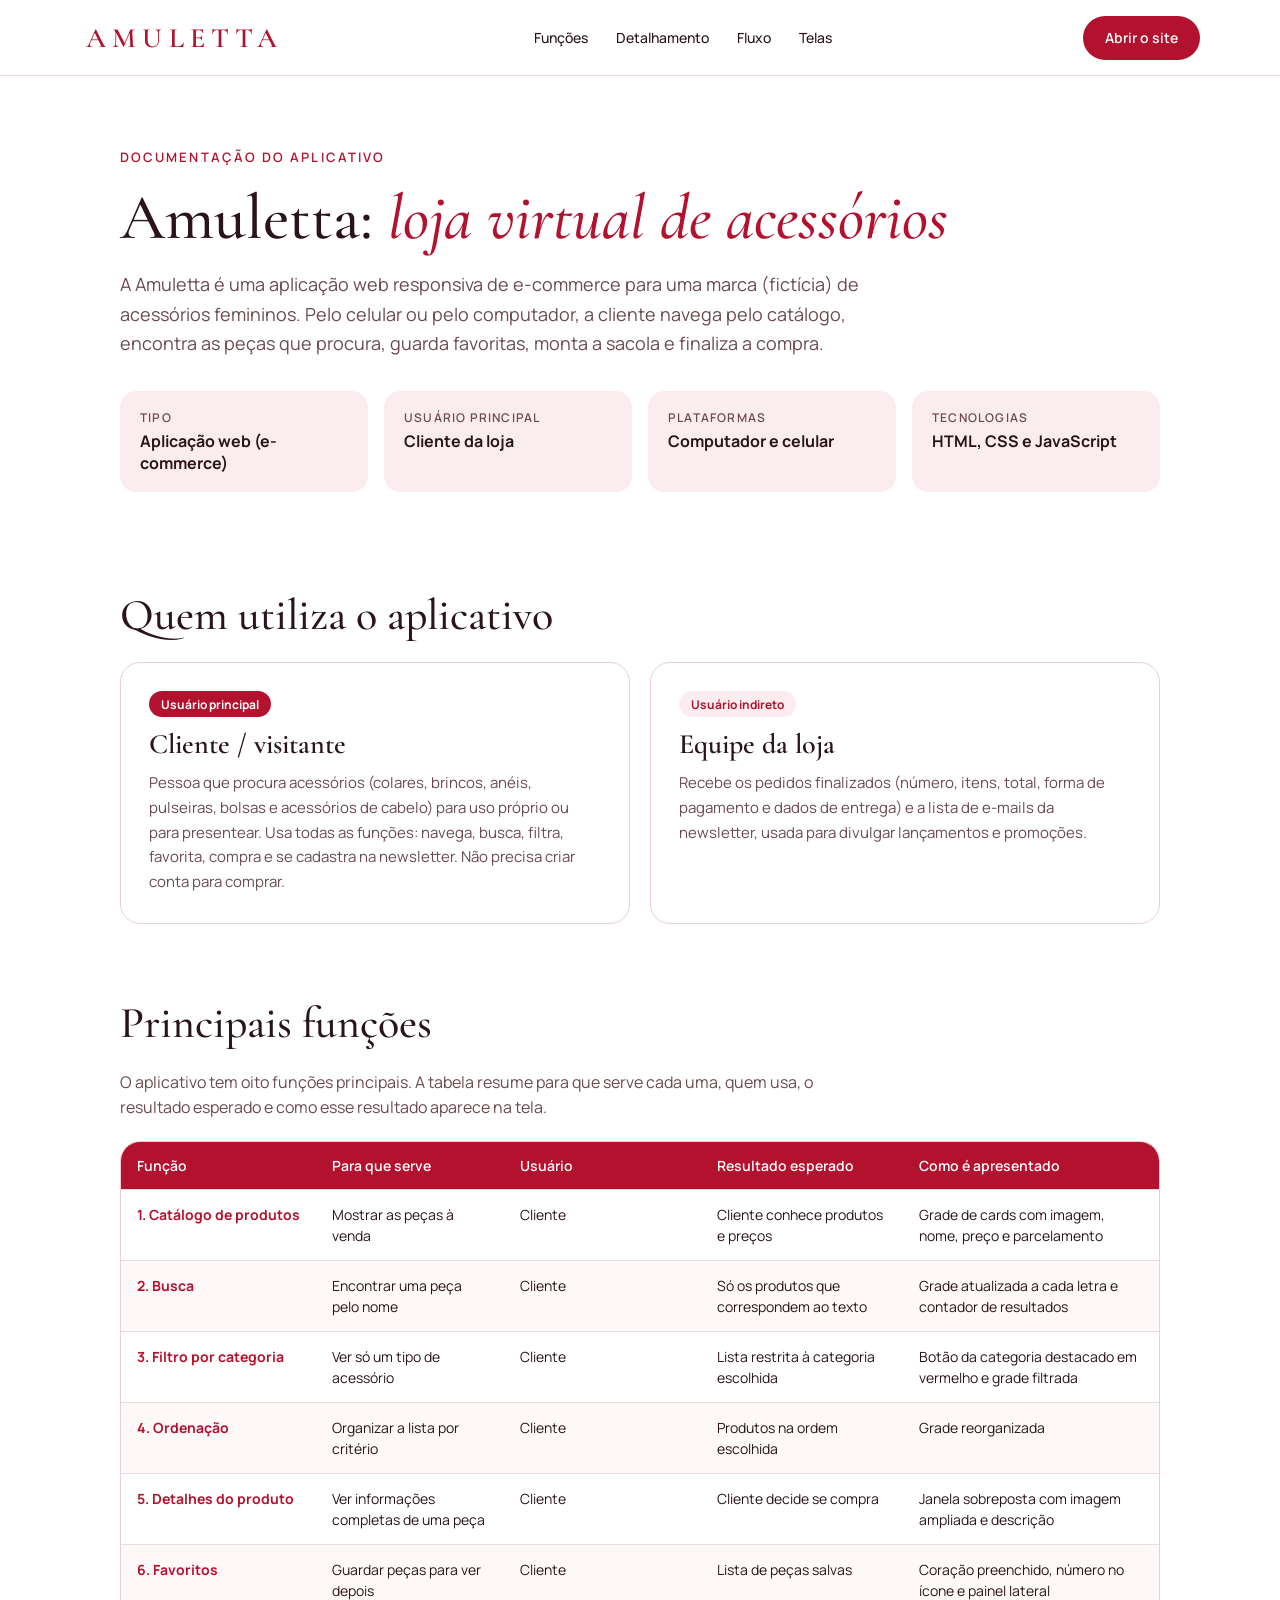
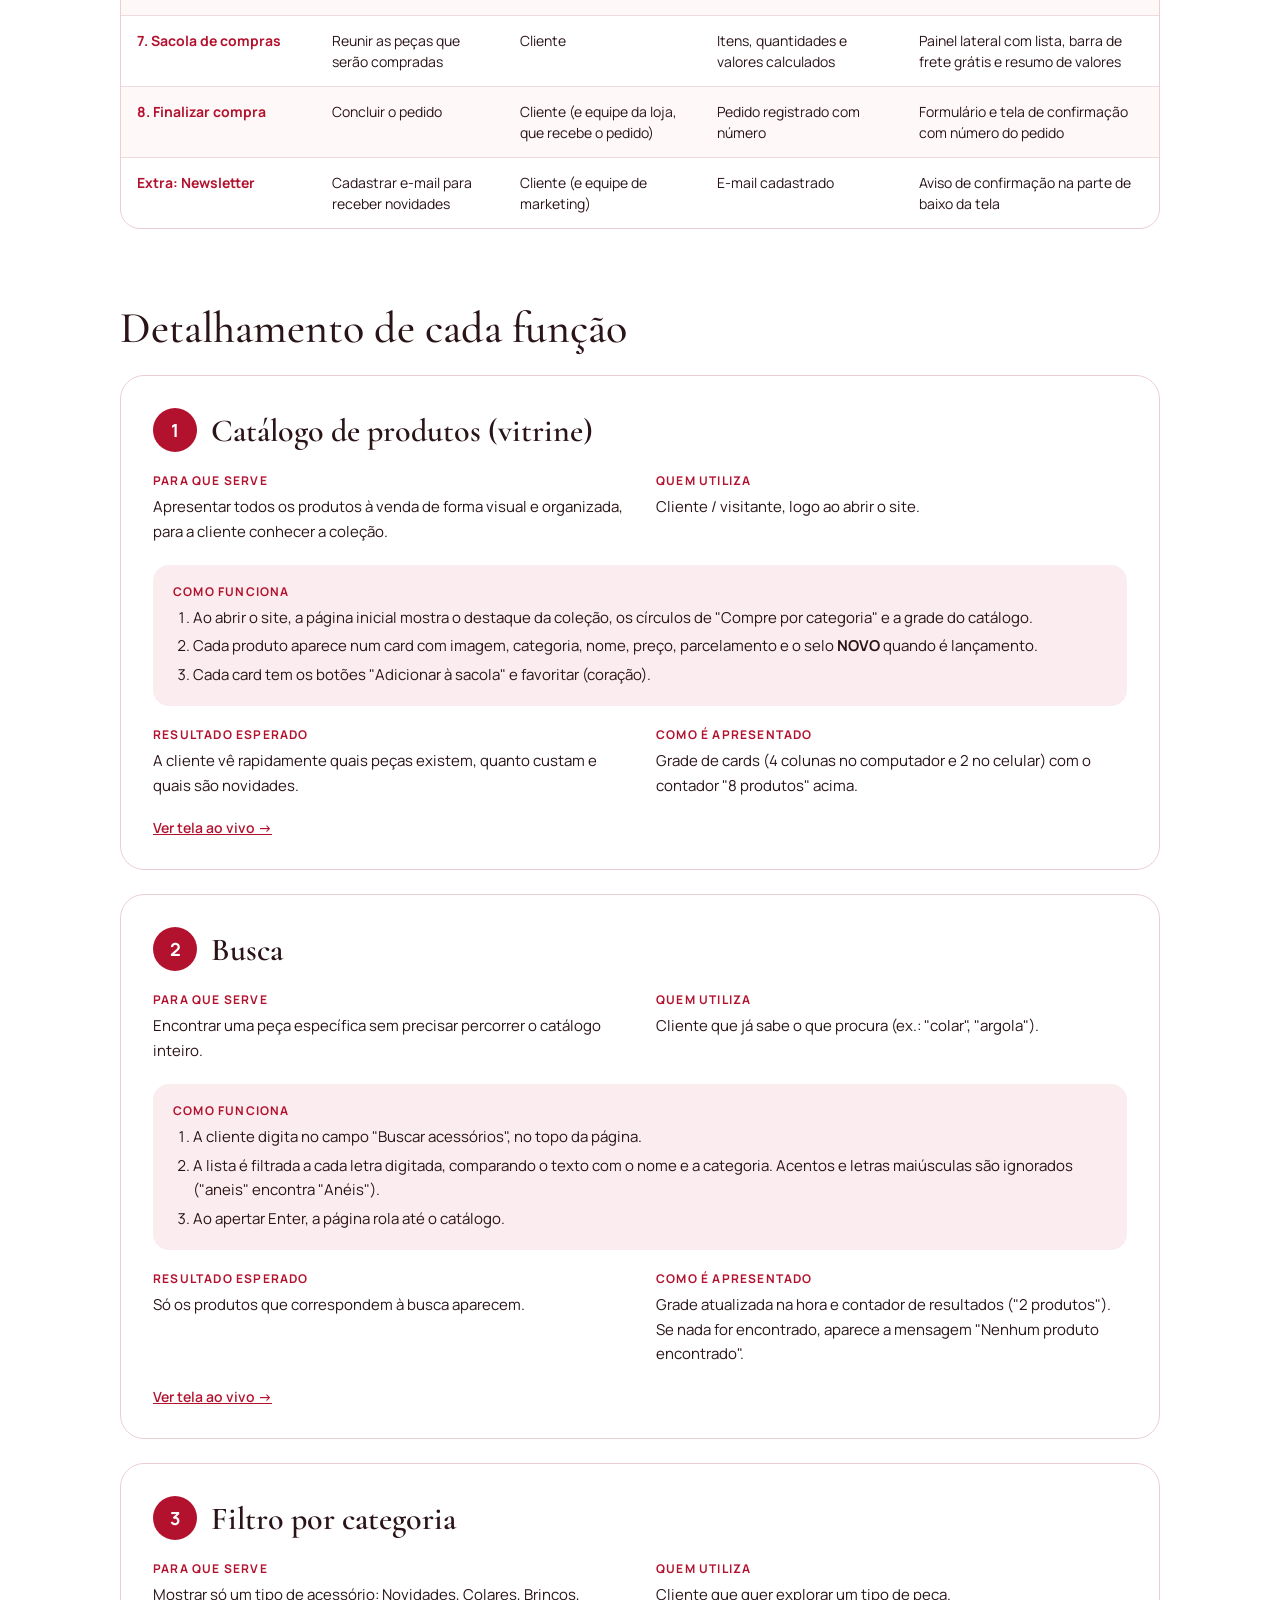
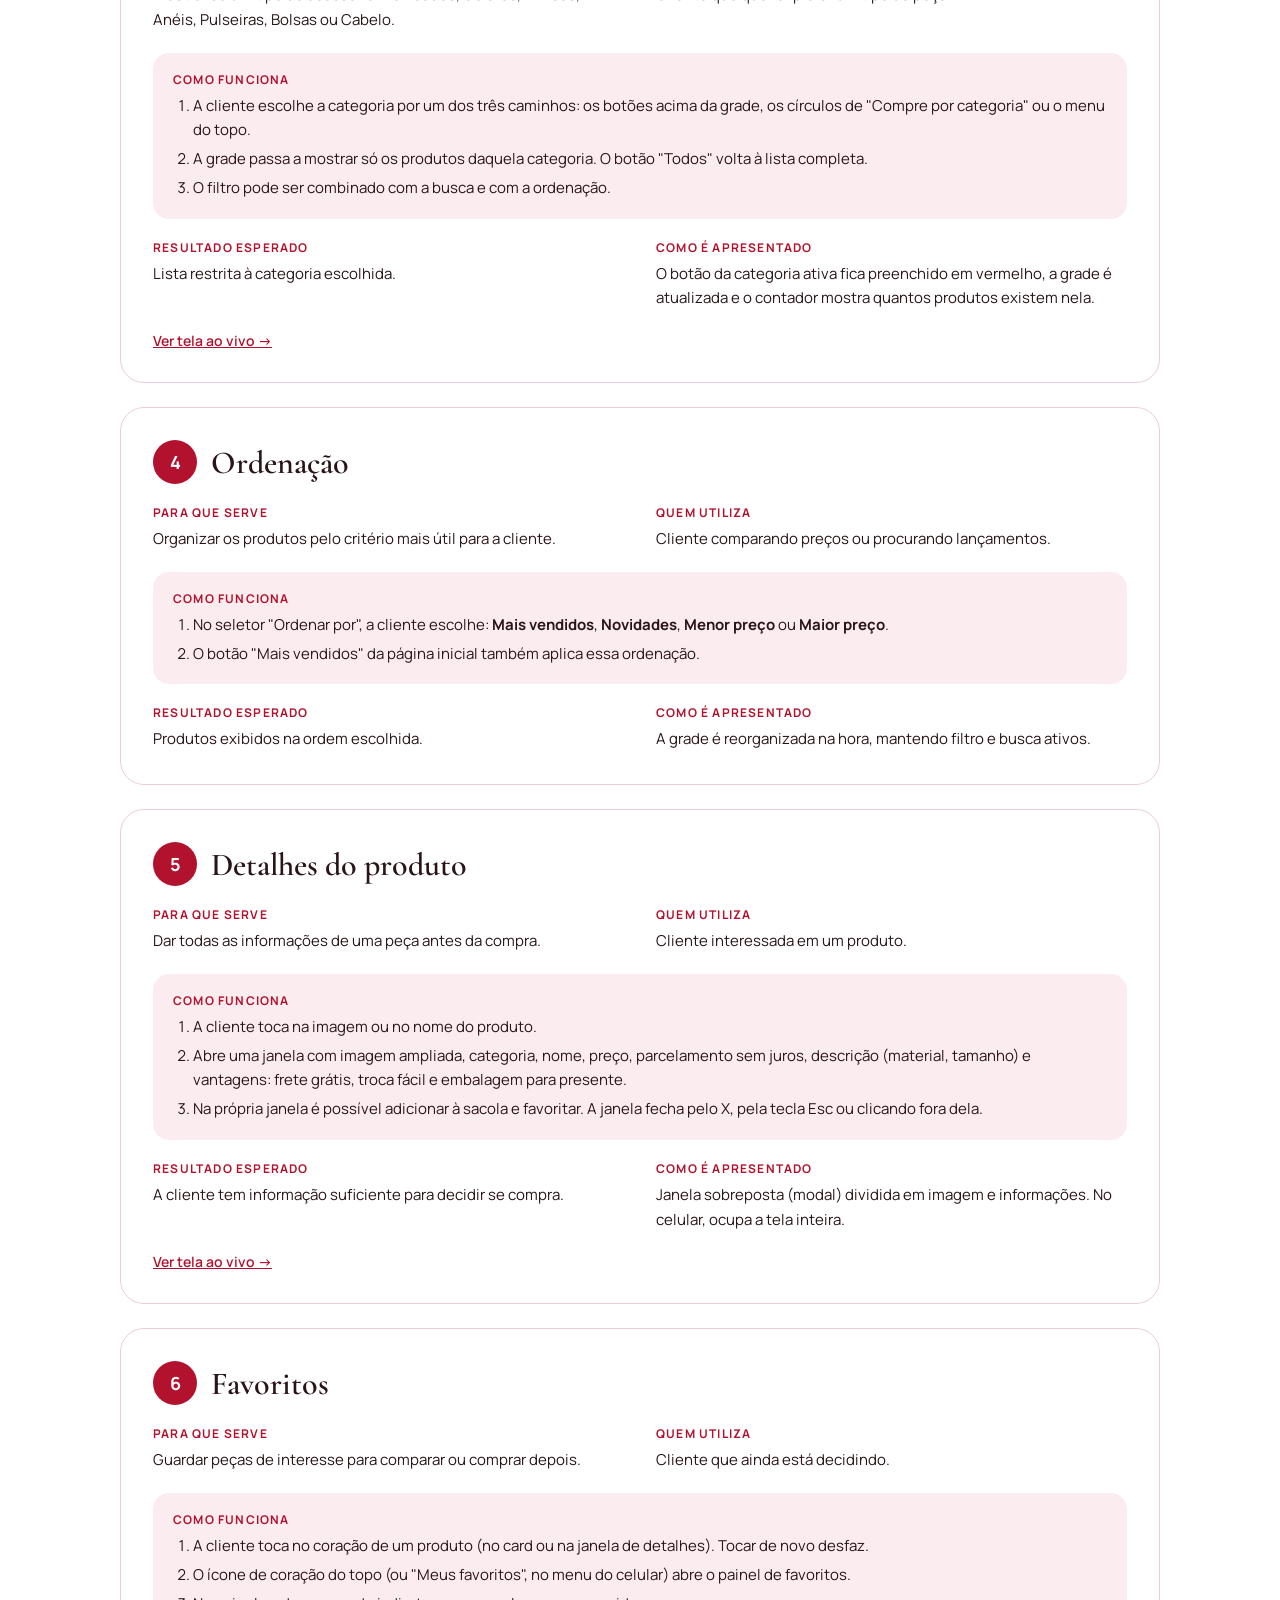
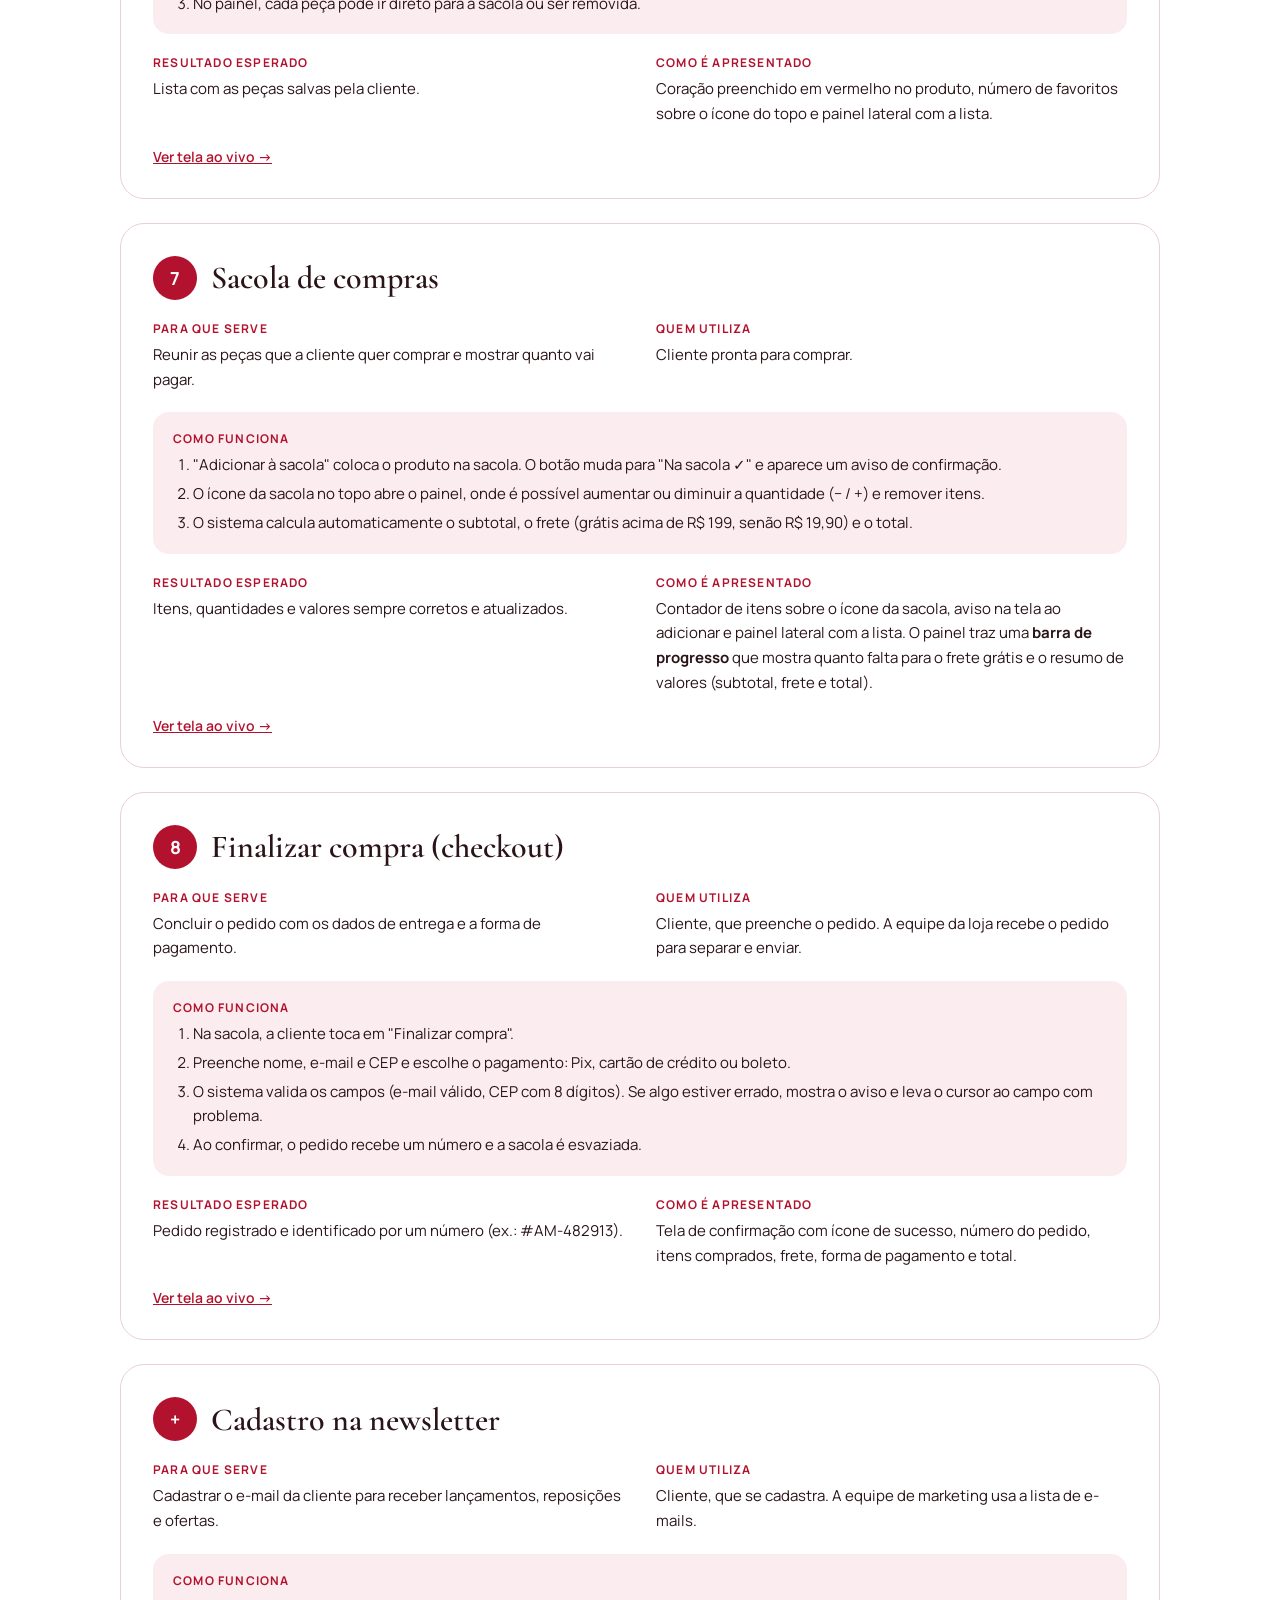
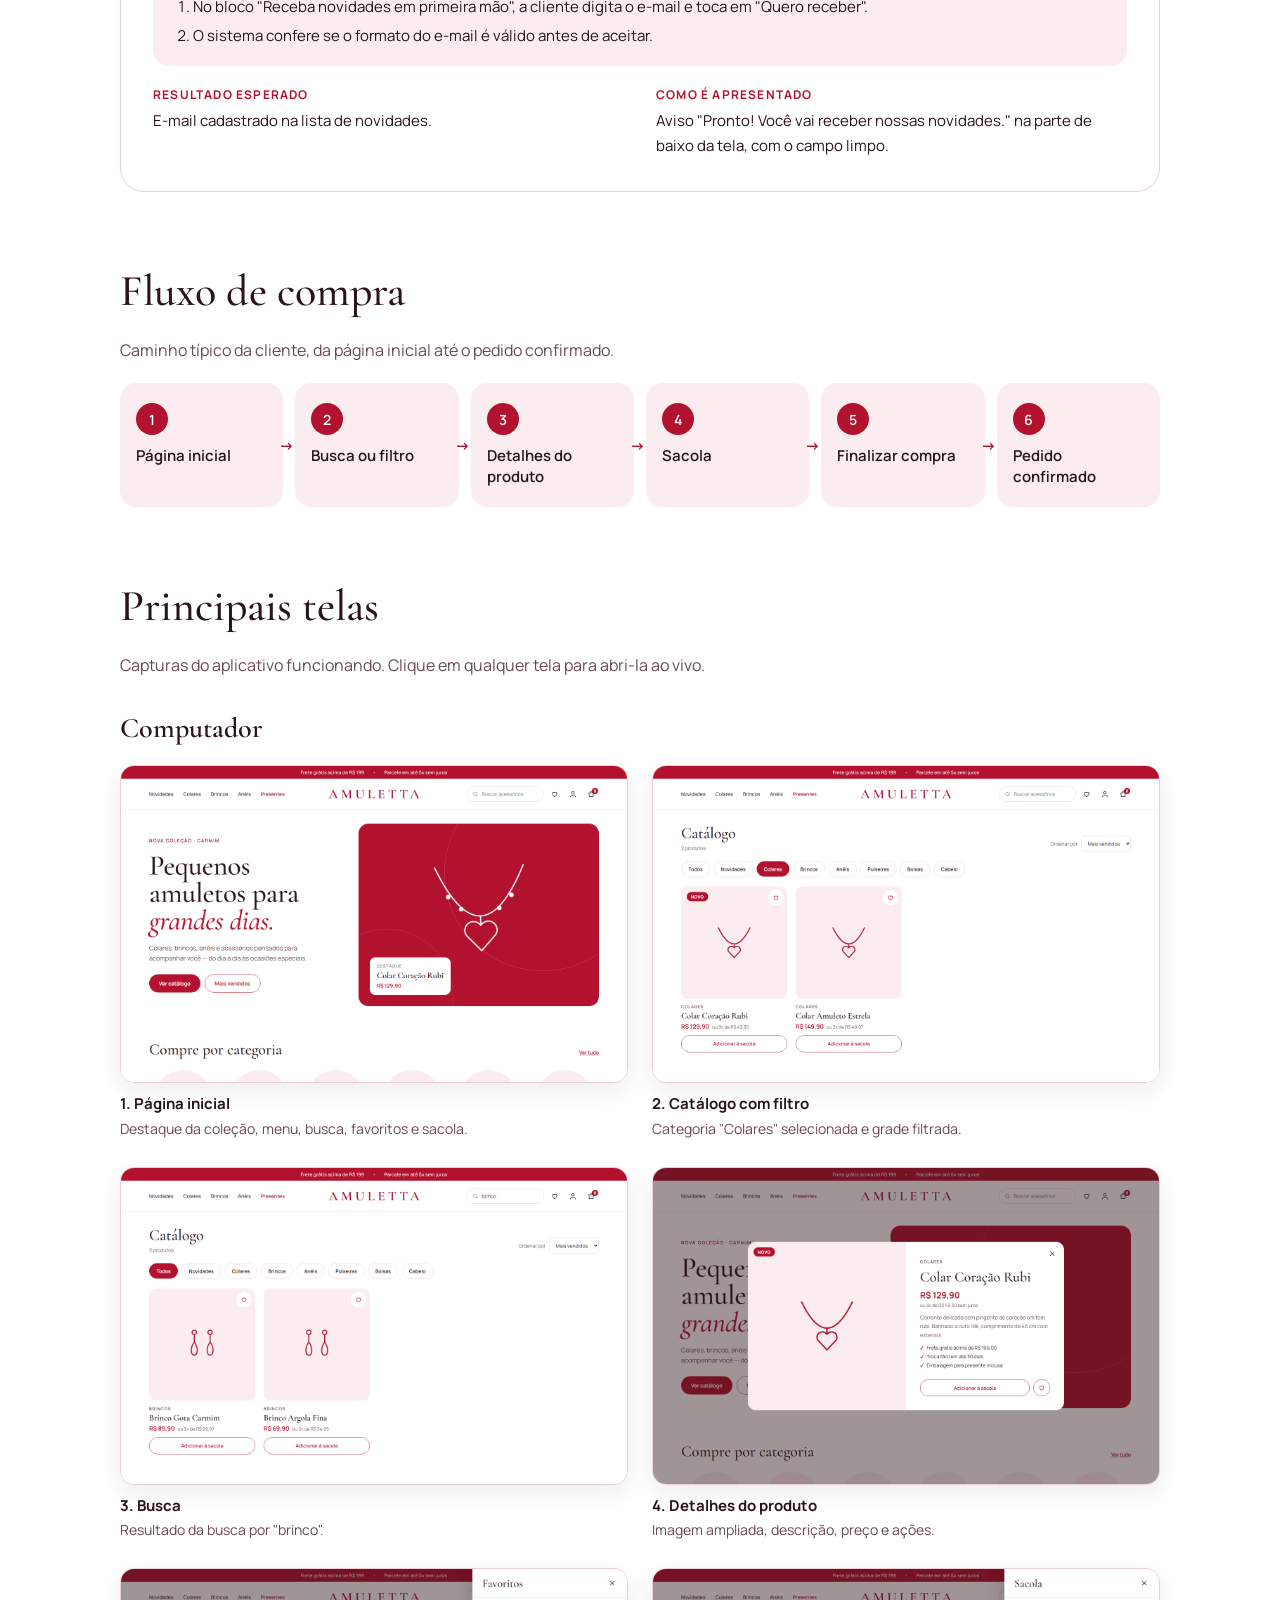
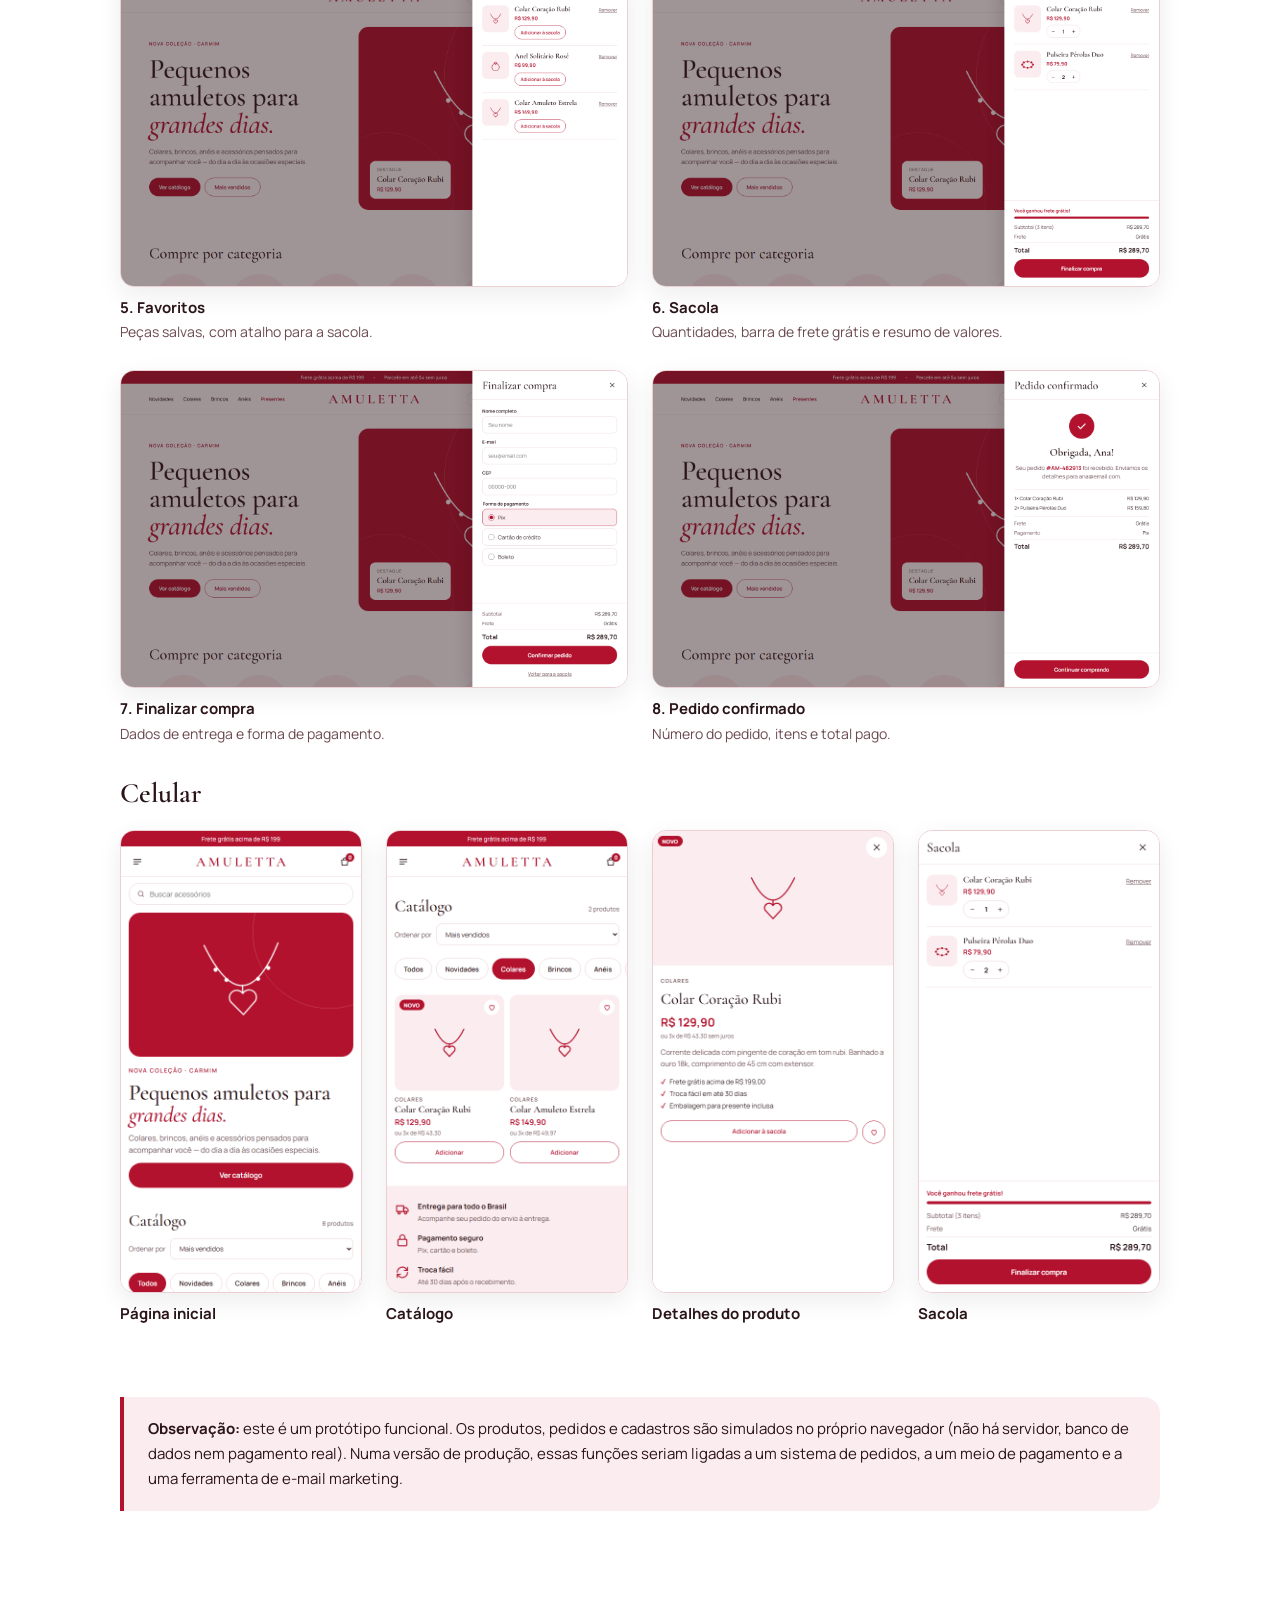
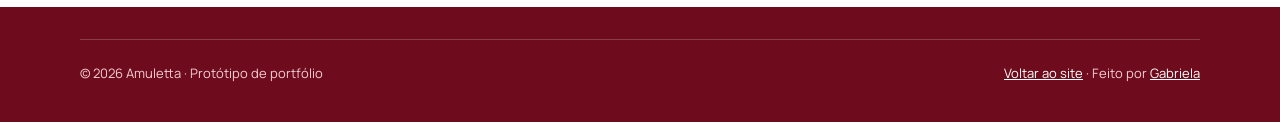
==== documentacao.html @ 2693c45c "Adiciona detalhes do produto, favoritos, sacola, checkout e página de documentação Co-Authored-By: C" ====
<!doctype html>
<html lang="pt-BR">
<head>
<meta charset="utf-8">
<meta name="viewport" content="width=device-width, initial-scale=1">
<title>Amuletta — Documentação</title>
<meta name="description" content="Documentação do aplicativo Amuletta: funções, usuários, resultados esperados e principais telas.">
<link rel="preconnect" href="https://fonts.googleapis.com">
<link rel="preconnect" href="https://fonts.gstatic.com" crossorigin>
<link href="https://fonts.googleapis.com/css2?family=Cormorant+Garamond:ital,wght@0,500;0,600;1,500&family=Manrope:wght@400;500;600;700&display=swap" rel="stylesheet">
<link rel="icon" href="data:image/svg+xml,%3Csvg xmlns='http://www.w3.org/2000/svg' viewBox='0 0 120 120' fill='none' stroke='%23B3122E' stroke-width='8' stroke-linecap='round' stroke-linejoin='round'%3E%3Cpath d='M60 100 L30 68 A16 16 0 0 1 60 48 A16 16 0 0 1 90 68 Z'/%3E%3C/svg%3E">
<link rel="stylesheet" href="style.css">
</head>
<body class="doc">

  <header class="doc-header">
    <a href="index.html" class="logo">AMULETTA</a>
    <nav class="doc-nav" aria-label="Seções">
      <a href="#funcoes">Funções</a>
      <a href="#detalhes">Detalhamento</a>
      <a href="#fluxo">Fluxo</a>
      <a href="#telas">Telas</a>
    </nav>
    <a href="index.html" class="btn btn-solid doc-cta">Abrir o site</a>
  </header>

  <main>
    <section class="doc-hero">
      <span class="eyebrow">Documentação do aplicativo</span>
      <h1>Amuletta: <em>loja virtual de acessórios</em></h1>
      <p>A Amuletta é uma aplicação web responsiva de e-commerce para uma marca (fictícia) de acessórios femininos. Pelo celular ou pelo computador, a cliente navega pelo catálogo, encontra as peças que procura, guarda favoritas, monta a sacola e finaliza a compra.</p>
      <div class="doc-facts">
        <div><span>Tipo</span><strong>Aplicação web (e-commerce)</strong></div>
        <div><span>Usuário principal</span><strong>Cliente da loja</strong></div>
        <div><span>Plataformas</span><strong>Computador e celular</strong></div>
        <div><span>Tecnologias</span><strong>HTML, CSS e JavaScript</strong></div>
      </div>
    </section>

    <!-- Usuários -->
    <section class="doc-section">
      <h2>Quem utiliza o aplicativo</h2>
      <div class="users">
        <article class="user-card">
          <span class="user-tag">Usuário principal</span>
          <h3>Cliente / visitante</h3>
          <p>Pessoa que procura acessórios (colares, brincos, anéis, pulseiras, bolsas e acessórios de cabelo) para uso próprio ou para presentear. Usa todas as funções: navega, busca, filtra, favorita, compra e se cadastra na newsletter. Não precisa criar conta para comprar.</p>
        </article>
        <article class="user-card">
          <span class="user-tag user-tag-soft">Usuário indireto</span>
          <h3>Equipe da loja</h3>
          <p>Recebe os pedidos finalizados (número, itens, total, forma de pagamento e dados de entrega) e a lista de e-mails da newsletter, usada para divulgar lançamentos e promoções.</p>
        </article>
      </div>
    </section>

    <!-- Resumo das funções -->
    <section class="doc-section" id="funcoes">
      <h2>Principais funções</h2>
      <p class="doc-lead">O aplicativo tem oito funções principais. A tabela resume para que serve cada uma, quem usa, o resultado esperado e como esse resultado aparece na tela.</p>
      <div class="table-wrap">
        <table class="doc-table">
          <thead>
            <tr><th>Função</th><th>Para que serve</th><th>Usuário</th><th>Resultado esperado</th><th>Como é apresentado</th></tr>
          </thead>
          <tbody>
            <tr><td><a href="#f1">1. Catálogo de produtos</a></td><td>Mostrar as peças à venda</td><td>Cliente</td><td>Cliente conhece produtos e preços</td><td>Grade de cards com imagem, nome, preço e parcelamento</td></tr>
            <tr><td><a href="#f2">2. Busca</a></td><td>Encontrar uma peça pelo nome</td><td>Cliente</td><td>Só os produtos que correspondem ao texto</td><td>Grade atualizada a cada letra e contador de resultados</td></tr>
            <tr><td><a href="#f3">3. Filtro por categoria</a></td><td>Ver só um tipo de acessório</td><td>Cliente</td><td>Lista restrita à categoria escolhida</td><td>Botão da categoria destacado em vermelho e grade filtrada</td></tr>
            <tr><td><a href="#f4">4. Ordenação</a></td><td>Organizar a lista por critério</td><td>Cliente</td><td>Produtos na ordem escolhida</td><td>Grade reorganizada</td></tr>
            <tr><td><a href="#f5">5. Detalhes do produto</a></td><td>Ver informações completas de uma peça</td><td>Cliente</td><td>Cliente decide se compra</td><td>Janela sobreposta com imagem ampliada e descrição</td></tr>
            <tr><td><a href="#f6">6. Favoritos</a></td><td>Guardar peças para ver depois</td><td>Cliente</td><td>Lista de peças salvas</td><td>Coração preenchido, número no ícone e painel lateral</td></tr>
            <tr><td><a href="#f7">7. Sacola de compras</a></td><td>Reunir as peças que serão compradas</td><td>Cliente</td><td>Itens, quantidades e valores calculados</td><td>Painel lateral com lista, barra de frete grátis e resumo de valores</td></tr>
            <tr><td><a href="#f8">8. Finalizar compra</a></td><td>Concluir o pedido</td><td>Cliente (e equipe da loja, que recebe o pedido)</td><td>Pedido registrado com número</td><td>Formulário e tela de confirmação com número do pedido</td></tr>
            <tr><td><a href="#f9">Extra: Newsletter</a></td><td>Cadastrar e-mail para receber novidades</td><td>Cliente (e equipe de marketing)</td><td>E-mail cadastrado</td><td>Aviso de confirmação na parte de baixo da tela</td></tr>
          </tbody>
        </table>
      </div>
    </section>

    <!-- Detalhamento -->
    <section class="doc-section" id="detalhes">
      <h2>Detalhamento de cada função</h2>

      <article class="fn" id="f1">
        <div class="fn-head"><span class="fn-num">1</span><h3>Catálogo de produtos (vitrine)</h3></div>
        <div class="fn-grid">
          <div><h4>Para que serve</h4><p>Apresentar todos os produtos à venda de forma visual e organizada, para a cliente conhecer a coleção.</p></div>
          <div><h4>Quem utiliza</h4><p>Cliente / visitante, logo ao abrir o site.</p></div>
          <div class="fn-wide"><h4>Como funciona</h4><ol><li>Ao abrir o site, a página inicial mostra o destaque da coleção, os círculos de "Compre por categoria" e a grade do catálogo.</li><li>Cada produto aparece num card com imagem, categoria, nome, preço, parcelamento e o selo <b>NOVO</b> quando é lançamento.</li><li>Cada card tem os botões "Adicionar à sacola" e favoritar (coração).</li></ol></div>
          <div><h4>Resultado esperado</h4><p>A cliente vê rapidamente quais peças existem, quanto custam e quais são novidades.</p></div>
          <div><h4>Como é apresentado</h4><p>Grade de cards (4 colunas no computador e 2 no celular) com o contador "8 produtos" acima.</p></div>
        </div>
        <a class="fn-link" href="index.html">Ver tela ao vivo →</a>
      </article>

      <article class="fn" id="f2">
        <div class="fn-head"><span class="fn-num">2</span><h3>Busca</h3></div>
        <div class="fn-grid">
          <div><h4>Para que serve</h4><p>Encontrar uma peça específica sem precisar percorrer o catálogo inteiro.</p></div>
          <div><h4>Quem utiliza</h4><p>Cliente que já sabe o que procura (ex.: "colar", "argola").</p></div>
          <div class="fn-wide"><h4>Como funciona</h4><ol><li>A cliente digita no campo "Buscar acessórios", no topo da página.</li><li>A lista é filtrada a cada letra digitada, comparando o texto com o nome e a categoria. Acentos e letras maiúsculas são ignorados ("aneis" encontra "Anéis").</li><li>Ao apertar Enter, a página rola até o catálogo.</li></ol></div>
          <div><h4>Resultado esperado</h4><p>Só os produtos que correspondem à busca aparecem.</p></div>
          <div><h4>Como é apresentado</h4><p>Grade atualizada na hora e contador de resultados ("2 produtos"). Se nada for encontrado, aparece a mensagem "Nenhum produto encontrado".</p></div>
        </div>
        <a class="fn-link" href="index.html?tela=busca">Ver tela ao vivo →</a>
      </article>

      <article class="fn" id="f3">
        <div class="fn-head"><span class="fn-num">3</span><h3>Filtro por categoria</h3></div>
        <div class="fn-grid">
          <div><h4>Para que serve</h4><p>Mostrar só um tipo de acessório: Novidades, Colares, Brincos, Anéis, Pulseiras, Bolsas ou Cabelo.</p></div>
          <div><h4>Quem utiliza</h4><p>Cliente que quer explorar um tipo de peça.</p></div>
          <div class="fn-wide"><h4>Como funciona</h4><ol><li>A cliente escolhe a categoria por um dos três caminhos: os botões acima da grade, os círculos de "Compre por categoria" ou o menu do topo.</li><li>A grade passa a mostrar só os produtos daquela categoria. O botão "Todos" volta à lista completa.</li><li>O filtro pode ser combinado com a busca e com a ordenação.</li></ol></div>
          <div><h4>Resultado esperado</h4><p>Lista restrita à categoria escolhida.</p></div>
          <div><h4>Como é apresentado</h4><p>O botão da categoria ativa fica preenchido em vermelho, a grade é atualizada e o contador mostra quantos produtos existem nela.</p></div>
        </div>
        <a class="fn-link" href="index.html?tela=catalogo">Ver tela ao vivo →</a>
      </article>

      <article class="fn" id="f4">
        <div class="fn-head"><span class="fn-num">4</span><h3>Ordenação</h3></div>
        <div class="fn-grid">
          <div><h4>Para que serve</h4><p>Organizar os produtos pelo critério mais útil para a cliente.</p></div>
          <div><h4>Quem utiliza</h4><p>Cliente comparando preços ou procurando lançamentos.</p></div>
          <div class="fn-wide"><h4>Como funciona</h4><ol><li>No seletor "Ordenar por", a cliente escolhe: <b>Mais vendidos</b>, <b>Novidades</b>, <b>Menor preço</b> ou <b>Maior preço</b>.</li><li>O botão "Mais vendidos" da página inicial também aplica essa ordenação.</li></ol></div>
          <div><h4>Resultado esperado</h4><p>Produtos exibidos na ordem escolhida.</p></div>
          <div><h4>Como é apresentado</h4><p>A grade é reorganizada na hora, mantendo filtro e busca ativos.</p></div>
        </div>
      </article>

      <article class="fn" id="f5">
        <div class="fn-head"><span class="fn-num">5</span><h3>Detalhes do produto</h3></div>
        <div class="fn-grid">
          <div><h4>Para que serve</h4><p>Dar todas as informações de uma peça antes da compra.</p></div>
          <div><h4>Quem utiliza</h4><p>Cliente interessada em um produto.</p></div>
          <div class="fn-wide"><h4>Como funciona</h4><ol><li>A cliente toca na imagem ou no nome do produto.</li><li>Abre uma janela com imagem ampliada, categoria, nome, preço, parcelamento sem juros, descrição (material, tamanho) e vantagens: frete grátis, troca fácil e embalagem para presente.</li><li>Na própria janela é possível adicionar à sacola e favoritar. A janela fecha pelo X, pela tecla Esc ou clicando fora dela.</li></ol></div>
          <div><h4>Resultado esperado</h4><p>A cliente tem informação suficiente para decidir se compra.</p></div>
          <div><h4>Como é apresentado</h4><p>Janela sobreposta (modal) dividida em imagem e informações. No celular, ocupa a tela inteira.</p></div>
        </div>
        <a class="fn-link" href="index.html?tela=produto">Ver tela ao vivo →</a>
      </article>

      <article class="fn" id="f6">
        <div class="fn-head"><span class="fn-num">6</span><h3>Favoritos</h3></div>
        <div class="fn-grid">
          <div><h4>Para que serve</h4><p>Guardar peças de interesse para comparar ou comprar depois.</p></div>
          <div><h4>Quem utiliza</h4><p>Cliente que ainda está decidindo.</p></div>
          <div class="fn-wide"><h4>Como funciona</h4><ol><li>A cliente toca no coração de um produto (no card ou na janela de detalhes). Tocar de novo desfaz.</li><li>O ícone de coração do topo (ou "Meus favoritos", no menu do celular) abre o painel de favoritos.</li><li>No painel, cada peça pode ir direto para a sacola ou ser removida.</li></ol></div>
          <div><h4>Resultado esperado</h4><p>Lista com as peças salvas pela cliente.</p></div>
          <div><h4>Como é apresentado</h4><p>Coração preenchido em vermelho no produto, número de favoritos sobre o ícone do topo e painel lateral com a lista.</p></div>
        </div>
        <a class="fn-link" href="index.html?tela=favoritos">Ver tela ao vivo →</a>
      </article>

      <article class="fn" id="f7">
        <div class="fn-head"><span class="fn-num">7</span><h3>Sacola de compras</h3></div>
        <div class="fn-grid">
          <div><h4>Para que serve</h4><p>Reunir as peças que a cliente quer comprar e mostrar quanto vai pagar.</p></div>
          <div><h4>Quem utiliza</h4><p>Cliente pronta para comprar.</p></div>
          <div class="fn-wide"><h4>Como funciona</h4><ol><li>"Adicionar à sacola" coloca o produto na sacola. O botão muda para "Na sacola ✓" e aparece um aviso de confirmação.</li><li>O ícone da sacola no topo abre o painel, onde é possível aumentar ou diminuir a quantidade (− / +) e remover itens.</li><li>O sistema calcula automaticamente o subtotal, o frete (grátis acima de R$ 199, senão R$ 19,90) e o total.</li></ol></div>
          <div><h4>Resultado esperado</h4><p>Itens, quantidades e valores sempre corretos e atualizados.</p></div>
          <div><h4>Como é apresentado</h4><p>Contador de itens sobre o ícone da sacola, aviso na tela ao adicionar e painel lateral com a lista. O painel traz uma <b>barra de progresso</b> que mostra quanto falta para o frete grátis e o resumo de valores (subtotal, frete e total).</p></div>
        </div>
        <a class="fn-link" href="index.html?tela=sacola">Ver tela ao vivo →</a>
      </article>

      <article class="fn" id="f8">
        <div class="fn-head"><span class="fn-num">8</span><h3>Finalizar compra (checkout)</h3></div>
        <div class="fn-grid">
          <div><h4>Para que serve</h4><p>Concluir o pedido com os dados de entrega e a forma de pagamento.</p></div>
          <div><h4>Quem utiliza</h4><p>Cliente, que preenche o pedido. A equipe da loja recebe o pedido para separar e enviar.</p></div>
          <div class="fn-wide"><h4>Como funciona</h4><ol><li>Na sacola, a cliente toca em "Finalizar compra".</li><li>Preenche nome, e-mail e CEP e escolhe o pagamento: Pix, cartão de crédito ou boleto.</li><li>O sistema valida os campos (e-mail válido, CEP com 8 dígitos). Se algo estiver errado, mostra o aviso e leva o cursor ao campo com problema.</li><li>Ao confirmar, o pedido recebe um número e a sacola é esvaziada.</li></ol></div>
          <div><h4>Resultado esperado</h4><p>Pedido registrado e identificado por um número (ex.: #AM-482913).</p></div>
          <div><h4>Como é apresentado</h4><p>Tela de confirmação com ícone de sucesso, número do pedido, itens comprados, frete, forma de pagamento e total.</p></div>
        </div>
        <a class="fn-link" href="index.html?tela=checkout">Ver tela ao vivo →</a>
      </article>

      <article class="fn" id="f9">
        <div class="fn-head"><span class="fn-num">+</span><h3>Cadastro na newsletter</h3></div>
        <div class="fn-grid">
          <div><h4>Para que serve</h4><p>Cadastrar o e-mail da cliente para receber lançamentos, reposições e ofertas.</p></div>
          <div><h4>Quem utiliza</h4><p>Cliente, que se cadastra. A equipe de marketing usa a lista de e-mails.</p></div>
          <div class="fn-wide"><h4>Como funciona</h4><ol><li>No bloco "Receba novidades em primeira mão", a cliente digita o e-mail e toca em "Quero receber".</li><li>O sistema confere se o formato do e-mail é válido antes de aceitar.</li></ol></div>
          <div><h4>Resultado esperado</h4><p>E-mail cadastrado na lista de novidades.</p></div>
          <div><h4>Como é apresentado</h4><p>Aviso "Pronto! Você vai receber nossas novidades." na parte de baixo da tela, com o campo limpo.</p></div>
        </div>
      </article>
    </section>

    <!-- Fluxo -->
    <section class="doc-section" id="fluxo">
      <h2>Fluxo de compra</h2>
      <p class="doc-lead">Caminho típico da cliente, da página inicial até o pedido confirmado.</p>
      <ol class="flow">
        <li><span>1</span>Página inicial</li>
        <li><span>2</span>Busca ou filtro</li>
        <li><span>3</span>Detalhes do produto</li>
        <li><span>4</span>Sacola</li>
        <li><span>5</span>Finalizar compra</li>
        <li><span>6</span>Pedido confirmado</li>
      </ol>
    </section>

    <!-- Telas -->
    <section class="doc-section" id="telas">
      <h2>Principais telas</h2>
      <p class="doc-lead">Capturas do aplicativo funcionando. Clique em qualquer tela para abri-la ao vivo.</p>

      <h3 class="screens-title">Computador</h3>
      <div class="screens">
        <figure><a href="index.html"><img src="telas/01-inicio.png" alt="Página inicial com destaque da coleção" loading="lazy"></a><figcaption><b>1. Página inicial</b>Destaque da coleção, menu, busca, favoritos e sacola.</figcaption></figure>
        <figure><a href="index.html?tela=catalogo"><img src="telas/02-catalogo.png" alt="Catálogo filtrado pela categoria Colares" loading="lazy"></a><figcaption><b>2. Catálogo com filtro</b>Categoria "Colares" selecionada e grade filtrada.</figcaption></figure>
        <figure><a href="index.html?tela=busca"><img src="telas/03-busca.png" alt="Resultado da busca por brinco" loading="lazy"></a><figcaption><b>3. Busca</b>Resultado da busca por "brinco".</figcaption></figure>
        <figure><a href="index.html?tela=produto"><img src="telas/04-produto.png" alt="Janela de detalhes do produto" loading="lazy"></a><figcaption><b>4. Detalhes do produto</b>Imagem ampliada, descrição, preço e ações.</figcaption></figure>
        <figure><a href="index.html?tela=favoritos"><img src="telas/05-favoritos.png" alt="Painel de favoritos" loading="lazy"></a><figcaption><b>5. Favoritos</b>Peças salvas, com atalho para a sacola.</figcaption></figure>
        <figure><a href="index.html?tela=sacola"><img src="telas/06-sacola.png" alt="Sacola de compras com dois produtos" loading="lazy"></a><figcaption><b>6. Sacola</b>Quantidades, barra de frete grátis e resumo de valores.</figcaption></figure>
        <figure><a href="index.html?tela=checkout"><img src="telas/07-checkout.png" alt="Formulário de finalizar compra" loading="lazy"></a><figcaption><b>7. Finalizar compra</b>Dados de entrega e forma de pagamento.</figcaption></figure>
        <figure><a href="index.html?tela=confirmacao"><img src="telas/08-confirmacao.png" alt="Tela de pedido confirmado" loading="lazy"></a><figcaption><b>8. Pedido confirmado</b>Número do pedido, itens e total pago.</figcaption></figure>
      </div>

      <h3 class="screens-title">Celular</h3>
      <div class="screens screens-mobile">
        <figure><img src="telas/09-mobile-inicio.png" alt="Página inicial no celular" loading="lazy"><figcaption><b>Página inicial</b></figcaption></figure>
        <figure><img src="telas/10-mobile-catalogo.png" alt="Catálogo no celular" loading="lazy"><figcaption><b>Catálogo</b></figcaption></figure>
        <figure><img src="telas/12-mobile-produto.png" alt="Detalhes do produto no celular" loading="lazy"><figcaption><b>Detalhes do produto</b></figcaption></figure>
        <figure><img src="telas/11-mobile-sacola.png" alt="Sacola no celular" loading="lazy"><figcaption><b>Sacola</b></figcaption></figure>
      </div>
    </section>

    <section class="doc-section doc-note">
      <p><b>Observação:</b> este é um protótipo funcional. Os produtos, pedidos e cadastros são simulados no próprio navegador (não há servidor, banco de dados nem pagamento real). Numa versão de produção, essas funções seriam ligadas a um sistema de pedidos, a um meio de pagamento e a uma ferramenta de e-mail marketing.</p>
    </section>
  </main>

  <footer class="footer doc-footer">
    <div class="footer-bottom">
      <span>© 2026 Amuletta · Protótipo de portfólio</span>
      <span><a href="index.html">Voltar ao site</a> · Feito por <a href="https://gabizrm-prog.github.io">Gabriela</a></span>
    </div>
  </footer>

</body>
</html>
---- style.css ----
:root {
  --accent: #B3122E;
  --accent-dark: #8A0D23;
  --wine: #6E0B1C;
  --ink: #2A1418;
  --muted: #6B4A50;
  --blush: #FBEDEF;
  --line: #EBCFD3;
  --line-soft: #F1DADD;
  --white: #ffffff;
  --serif: 'Cormorant Garamond', Georgia, serif;
  --sans: 'Manrope', system-ui, sans-serif;
  --gutter: 80px;
}

* { box-sizing: border-box; }
html { scroll-behavior: smooth; }
body { margin: 0; font-family: var(--sans); color: var(--ink); background: var(--white); -webkit-font-smoothing: antialiased; }
a { color: var(--accent); }
a:hover { color: var(--accent-dark); }
button { font-family: inherit; cursor: pointer; }
input, select { font-family: inherit; }
h1, h2 { font-family: var(--serif); font-weight: 500; margin: 0; }
.muted { color: var(--muted); }
.sr-only { position: absolute; width: 1px; height: 1px; overflow: hidden; clip: rect(0 0 0 0); white-space: nowrap; }
:focus-visible { outline: 2px solid var(--accent); outline-offset: 2px; }

/* Barra de aviso */
.topbar { height: 36px; background: var(--accent); color: var(--white); display: flex; align-items: center; justify-content: center; gap: 24px; font-size: 13px; letter-spacing: 0.04em; }
.topbar-sep { opacity: 0.6; }

/* Cabeçalho */
.header { position: sticky; top: 0; z-index: 20; background: var(--white); height: 88px; padding: 0 var(--gutter); display: grid; grid-template-columns: 1fr auto 1fr; align-items: center; border-bottom: 1px solid var(--line-soft); }
.nav { display: flex; gap: 28px; font-size: 14px; font-weight: 500; }
.nav a { color: var(--ink); text-decoration: none; }
.nav a:hover { color: var(--accent); }
.nav .nav-accent { color: var(--accent); font-weight: 600; }
.logo { font-family: var(--serif); font-size: 38px; font-weight: 600; letter-spacing: 0.22em; padding-left: 0.22em; color: var(--accent); text-decoration: none; }
.header-actions { display: flex; justify-content: flex-end; align-items: center; gap: 8px; }
.icon-btn { position: relative; width: 44px; height: 44px; border: none; background: transparent; color: var(--ink); display: flex; align-items: center; justify-content: center; border-radius: 999px; }
.icon-btn:hover { background: var(--blush); }
.menu-btn { display: none; }
.cart-count { position: absolute; top: 4px; right: 2px; min-width: 18px; height: 18px; padding: 0 5px; border-radius: 999px; background: var(--accent); color: var(--white); font-size: 11px; font-weight: 700; display: flex; align-items: center; justify-content: center; transition: transform .2s; }
.cart-count.bump { transform: scale(1.3); }

.search { display: flex; align-items: center; gap: 8px; height: 44px; padding: 0 16px; border: 1px solid var(--line); border-radius: 999px; }
.search input { border: none; outline: none; background: transparent; font-size: 14px; width: 100%; color: var(--ink); }
.search:focus-within { border-color: var(--accent); }
.search-desktop { width: 220px; }
.search-mobile-wrap { display: none; }

/* Botões */
.btn { height: 52px; padding: 0 28px; display: inline-flex; align-items: center; justify-content: center; border-radius: 999px; font-weight: 600; font-size: 15px; text-decoration: none; transition: background .15s, color .15s; }
.btn-solid { background: var(--accent); color: var(--white); }
.btn-solid:hover { background: var(--accent-dark); color: var(--white); }
.btn-outline { border: 1.5px solid var(--accent); color: var(--accent); }
.btn-outline:hover { background: var(--accent); color: var(--white); }

/* Hero */
.hero { padding: 40px var(--gutter) 0; display: flex; gap: 56px; align-items: stretch; }
.hero-text { width: 540px; flex-shrink: 0; display: flex; flex-direction: column; justify-content: center; gap: 24px; }
.eyebrow { font-size: 13px; font-weight: 600; letter-spacing: 0.16em; text-transform: uppercase; color: var(--accent); }
.hero h1 { font-size: 80px; line-height: 0.98; letter-spacing: -0.01em; }
.hero h1 em { color: var(--accent); }
.hero p { margin: 0; font-size: 18px; line-height: 1.6; color: var(--muted); max-width: 460px; }
.hero-ctas { display: flex; gap: 12px; margin-top: 8px; }
.hero-art { flex-grow: 1; height: 520px; border-radius: 28px; background: var(--accent); position: relative; overflow: hidden; display: flex; align-items: center; justify-content: center; }
.ring { position: absolute; border-radius: 999px; }
.ring-a { width: 560px; height: 560px; border: 1px solid rgba(255,255,255,0.25); right: -120px; top: -140px; }
.ring-b { width: 380px; height: 380px; border: 1px solid rgba(255,255,255,0.2); left: -110px; bottom: -160px; }
.hero-svg { width: 360px; height: 360px; animation: sway 6s ease-in-out infinite; transform-origin: 50% 10%; }
@keyframes sway { 0%, 100% { transform: rotate(-2deg); } 50% { transform: rotate(2deg); } }
@media (prefers-reduced-motion: reduce) { .hero-svg { animation: none; } html { scroll-behavior: auto; } }
.hero-card { position: absolute; left: 32px; bottom: 32px; background: var(--white); border-radius: 16px; padding: 16px 20px; display: flex; flex-direction: column; gap: 4px; }
.hero-card-label { font-size: 12px; letter-spacing: 0.12em; text-transform: uppercase; color: var(--muted); }
.hero-card-name { font-family: var(--serif); font-size: 24px; font-weight: 600; }
.hero-card-price { font-size: 15px; font-weight: 600; color: var(--accent); }

/* Seções */
.section { padding: 96px var(--gutter) 0; display: flex; flex-direction: column; gap: 32px; }
.section h2 { font-size: 44px; }
.section-head { display: flex; align-items: baseline; justify-content: space-between; }
.link-strong { font-size: 14px; font-weight: 600; }

/* Categorias */
.cat-grid { display: grid; grid-template-columns: repeat(6, minmax(0, 1fr)); gap: 24px; }
.cat-tile { border: none; background: transparent; padding: 0; display: flex; flex-direction: column; align-items: center; gap: 14px; font-size: 15px; font-weight: 600; color: var(--ink); }
.cat-circle { width: 100%; max-width: 164px; aspect-ratio: 1; border-radius: 999px; background: var(--blush); color: var(--accent); display: flex; align-items: center; justify-content: center; transition: background .2s, color .2s, transform .2s; }
.cat-circle svg { width: 54%; height: 54%; }
.cat-tile:hover .cat-circle { transform: translateY(-4px); }
.cat-tile.active .cat-circle { background: var(--accent); color: var(--white); }

/* Catálogo */
#catalogo { gap: 28px; scroll-margin-top: 88px; }
.catalog-head { display: flex; align-items: flex-end; justify-content: space-between; gap: 16px; flex-wrap: wrap; }
.catalog-title { display: flex; flex-direction: column; gap: 6px; }
.catalog-title .muted { font-size: 14px; }
.sort { display: flex; align-items: center; gap: 10px; }
.sort label { font-size: 14px; color: var(--muted); }
.sort select { height: 44px; padding: 0 14px; border: 1px solid var(--line); border-radius: 10px; background: var(--white); font-size: 14px; color: var(--ink); }
.pills { display: flex; gap: 10px; flex-wrap: wrap; }
.pill { flex-shrink: 0; height: 44px; padding: 0 20px; border-radius: 999px; font-size: 14px; font-weight: 600; border: 1.5px solid var(--line); background: var(--white); color: var(--ink); transition: background .15s, border-color .15s, color .15s; }
.pill:hover { border-color: var(--accent); }
.pill[aria-pressed="true"] { background: var(--accent); border-color: var(--accent); color: var(--white); }

.product-grid { display: grid; grid-template-columns: repeat(4, minmax(0, 1fr)); gap: 40px 24px; }
.product { display: flex; flex-direction: column; gap: 14px; animation: fadeUp .35s ease both; }
@keyframes fadeUp { from { opacity: 0; transform: translateY(8px); } to { opacity: 1; transform: none; } }
.product-media { position: relative; height: 320px; border-radius: 20px; background: var(--blush); color: var(--accent); display: flex; align-items: center; justify-content: center; }
.product-media > svg { width: 150px; height: 150px; transition: transform .3s; }
.product:hover .product-media > svg { transform: scale(1.06); }
.badge-new { position: absolute; top: 16px; left: 16px; height: 26px; padding: 0 12px; border-radius: 999px; background: var(--accent); color: var(--white); font-size: 12px; font-weight: 700; letter-spacing: 0.06em; display: flex; align-items: center; }
.fav-btn { position: absolute; top: 10px; right: 10px; width: 44px; height: 44px; border-radius: 999px; border: none; background: var(--white); display: flex; align-items: center; justify-content: center; }
.fav-btn svg { width: 20px; height: 20px; fill: none; stroke: var(--accent); }
.fav-btn[aria-pressed="true"] svg { fill: var(--accent); }
.product-info { display: flex; flex-direction: column; gap: 4px; }
.product-cat { font-size: 12px; font-weight: 600; letter-spacing: 0.12em; text-transform: uppercase; color: var(--muted); }
.product-name { font-family: var(--serif); font-size: 24px; font-weight: 600; line-height: 1.15; }
.product-price { display: flex; align-items: baseline; gap: 8px; flex-wrap: wrap; }
.price { font-size: 17px; font-weight: 700; color: var(--accent); }
.installments { font-size: 13px; color: var(--muted); }
.add-btn { height: 48px; border-radius: 999px; border: 1.5px solid var(--accent); background: var(--white); color: var(--accent); font-size: 14px; font-weight: 600; transition: background .15s, color .15s; }
.add-btn:hover { background: var(--blush); }
.add-btn.added { background: var(--accent); color: var(--white); }
.empty { font-size: 15px; }

/* Benefícios */
.benefits { margin-top: 96px; background: var(--blush); padding: 48px var(--gutter); display: grid; grid-template-columns: repeat(4, minmax(0, 1fr)); gap: 32px; }
.benefit { display: flex; gap: 16px; align-items: flex-start; color: var(--accent); }
.benefit svg { flex-shrink: 0; }
.benefit div { display: flex; flex-direction: column; gap: 4px; color: var(--ink); }
.benefit strong { font-size: 15px; }
.benefit span { font-size: 14px; color: var(--muted); line-height: 1.5; }

/* Newsletter */
.newsletter-wrap { padding-bottom: 96px; }
.newsletter { border-radius: 28px; background: var(--accent); padding: 56px 64px; display: flex; align-items: center; justify-content: space-between; gap: 48px; }
.newsletter-text { display: flex; flex-direction: column; gap: 10px; max-width: 560px; }
.newsletter h2 { color: var(--white); }
.newsletter p { margin: 0; font-size: 16px; line-height: 1.6; color: #FFE3E7; }
.newsletter-form { display: flex; gap: 10px; flex-shrink: 0; }
.newsletter-form input { width: 320px; height: 52px; padding: 0 20px; border-radius: 999px; border: none; font-size: 15px; }
.newsletter-form button { height: 52px; padding: 0 28px; border-radius: 999px; border: 1.5px solid var(--white); background: transparent; color: var(--white); font-size: 15px; font-weight: 600; transition: background .15s, color .15s; }
.newsletter-form button:hover { background: var(--white); color: var(--accent); }

/* Rodapé */
.footer { background: var(--wine); color: var(--white); padding: 56px var(--gutter) 40px; display: flex; flex-direction: column; gap: 40px; }
.footer-grid { display: grid; grid-template-columns: repeat(4, minmax(0, 1fr)); gap: 32px; }
.footer-brand, .footer-col { display: flex; flex-direction: column; gap: 10px; font-size: 14px; }
.footer-brand { gap: 12px; color: #F5CDD3; line-height: 1.6; }
.footer-logo { font-family: var(--serif); font-size: 30px; font-weight: 600; letter-spacing: 0.22em; color: var(--white); }
.footer-title { font-weight: 700; letter-spacing: 0.08em; text-transform: uppercase; font-size: 12px; color: #F5CDD3; }
.footer-col a { color: var(--white); text-decoration: none; }
.footer-col a:hover { text-decoration: underline; color: var(--white); }
.footer-col span:not(.footer-title) { line-height: 1.6; }
.footer-bottom { border-top: 1px solid rgba(255,255,255,0.2); padding-top: 24px; display: flex; justify-content: space-between; gap: 12px; flex-wrap: wrap; font-size: 13px; color: #F5CDD3; }
.footer-bottom a { color: var(--white); }

/* Toast */
.toast { position: fixed; left: 50%; bottom: 24px; transform: translate(-50%, 20px); background: var(--ink); color: var(--white); padding: 12px 20px; border-radius: 999px; font-size: 14px; opacity: 0; pointer-events: none; transition: opacity .2s, transform .2s; z-index: 50; }
.toast.show { opacity: 1; transform: translate(-50%, 0); }

/* Card: área clicável para abrir detalhes */
.media-btn { position: absolute; inset: 0; border: none; background: transparent; border-radius: inherit; }
.product-media > svg { pointer-events: none; }
.badge-new, .fav-btn { z-index: 1; }
button.product-name { border: none; background: none; padding: 0; text-align: left; color: var(--ink); }
button.product-name:hover { color: var(--accent); }
.nav-mobile-only { display: none; }
body.no-scroll { overflow: hidden; }

/* Painel lateral (sacola, favoritos, checkout) */
.overlay { position: fixed; inset: 0; background: rgba(42,20,24,0.45); z-index: 40; opacity: 0; pointer-events: none; transition: opacity .25s; }
.overlay.show { opacity: 1; pointer-events: auto; }
.drawer { position: fixed; top: 0; right: 0; height: 100%; width: 440px; max-width: 100%; background: var(--white); z-index: 45; display: flex; flex-direction: column; transform: translateX(100%); visibility: hidden; transition: transform .3s ease, visibility 0s .3s; box-shadow: -12px 0 40px rgba(42,20,24,0.15); }
.drawer.open { transform: none; visibility: visible; transition: transform .3s ease; }
.drawer-head { display: flex; align-items: center; justify-content: space-between; padding: 18px 20px 18px 28px; border-bottom: 1px solid var(--line-soft); }
.drawer-head h2 { font-size: 32px; }
.drawer-body { flex: 1; overflow-y: auto; padding: 4px 28px 20px; }
.drawer-foot { padding: 20px 28px 24px; border-top: 1px solid var(--line-soft); display: flex; flex-direction: column; gap: 14px; }
.drawer-foot:empty { display: none; }

.line { display: grid; grid-template-columns: 76px 1fr auto; gap: 16px; padding: 18px 0; border-bottom: 1px solid var(--line-soft); align-items: start; }
.line-thumb { width: 76px; height: 76px; border-radius: 14px; background: var(--blush); color: var(--accent); display: flex; align-items: center; justify-content: center; }
.line-thumb svg { width: 48px; height: 48px; }
.line-info { display: flex; flex-direction: column; gap: 4px; align-items: flex-start; }
.line-name { font-family: var(--serif); font-size: 20px; font-weight: 600; line-height: 1.15; }
.line-price { font-size: 14px; font-weight: 700; color: var(--accent); }
.line-remove { border: none; background: none; padding: 4px 0; font-size: 13px; color: var(--muted); text-decoration: underline; }
.line-remove:hover { color: var(--accent); }
.stepper { display: inline-flex; align-items: center; height: 36px; margin-top: 6px; border: 1px solid var(--line); border-radius: 999px; }
.stepper button { width: 36px; height: 34px; border: none; background: transparent; font-size: 18px; color: var(--ink); border-radius: 999px; }
.stepper button:hover { color: var(--accent); }
.stepper span { min-width: 22px; text-align: center; font-weight: 700; font-size: 14px; }
.add-btn-sm { height: 38px; padding: 0 16px; margin-top: 8px; font-size: 13px; }

.ship { display: flex; flex-direction: column; gap: 8px; font-size: 13px; color: var(--muted); }
.ship strong { color: var(--accent); }
.ship-track { height: 6px; border-radius: 999px; background: var(--blush); overflow: hidden; }
.ship-fill { height: 100%; border-radius: 999px; background: var(--accent); transition: width .3s; }
.totals { display: flex; flex-direction: column; gap: 8px; font-size: 14px; }
.totals > div { display: flex; justify-content: space-between; gap: 12px; }
.totals > div > span:first-child { color: var(--muted); }
.totals .total-row { font-size: 18px; font-weight: 700; padding-top: 8px; border-top: 1px solid var(--line-soft); }
.totals .total-row span:first-child { color: var(--ink); }
.btn-block { width: 100%; border: none; }
.btn-link { border: none; background: none; color: var(--muted); font-size: 14px; text-decoration: underline; padding: 4px; }
.btn-link:hover { color: var(--accent); }

.empty-state { display: flex; flex-direction: column; align-items: center; text-align: center; gap: 10px; padding: 64px 12px; }
.empty-state strong { font-family: var(--serif); font-size: 26px; font-weight: 600; }
.empty-state .btn { margin-top: 12px; border: none; }
.empty-icon { width: 72px; height: 72px; border-radius: 999px; background: var(--blush); display: flex; align-items: center; justify-content: center; margin-bottom: 6px; }
.empty-icon svg { width: 30px; height: 30px; fill: none; stroke: var(--accent); }

.checkout { display: flex; flex-direction: column; gap: 16px; padding-top: 20px; }
.field { display: flex; flex-direction: column; gap: 6px; font-size: 13px; font-weight: 600; }
.field input { height: 48px; padding: 0 16px; border: 1px solid var(--line); border-radius: 12px; font-size: 15px; font-weight: 400; color: var(--ink); }
.field input:focus { outline: none; border-color: var(--accent); }
.pay { border: none; padding: 0; margin: 0; display: flex; flex-direction: column; gap: 8px; }
.pay legend { font-size: 13px; font-weight: 600; margin-bottom: 6px; }
.pay-option { display: flex; align-items: center; gap: 10px; height: 48px; padding: 0 16px; border: 1px solid var(--line); border-radius: 12px; font-size: 15px; cursor: pointer; }
.pay-option:has(input:checked) { border-color: var(--accent); background: var(--blush); }
.pay-option input { accent-color: var(--accent); width: 18px; height: 18px; margin: 0; }
.form-error { margin: 0; font-size: 13px; color: var(--accent); font-weight: 600; }

.done { display: flex; flex-direction: column; align-items: center; text-align: center; gap: 10px; padding: 36px 0 24px; line-height: 1.5; }
.done-icon { width: 72px; height: 72px; border-radius: 999px; background: var(--accent); color: var(--white); display: flex; align-items: center; justify-content: center; margin-bottom: 6px; }
.done-title { font-family: var(--serif); font-size: 30px; font-weight: 600; }
.order-num { color: var(--accent); }
.order-items { display: flex; flex-direction: column; gap: 8px; padding: 16px 0; margin-bottom: 8px; border-top: 1px solid var(--line-soft); border-bottom: 1px solid var(--line-soft); font-size: 14px; }
.order-items > div { display: flex; justify-content: space-between; gap: 12px; }

/* Detalhes do produto */
.product-modal { border: none; border-radius: 24px; padding: 0; width: min(900px, calc(100% - 32px)); max-height: calc(100% - 32px); color: var(--ink); overflow: auto; }
.product-modal::backdrop { background: rgba(42,20,24,0.45); }
.modal-close { position: absolute; top: 12px; right: 12px; z-index: 2; background: var(--white); }
.modal-grid { display: grid; grid-template-columns: 1fr 1fr; }
.modal-media { position: relative; min-height: 480px; background: var(--blush); color: var(--accent); display: flex; align-items: center; justify-content: center; }
.modal-media svg { width: 240px; height: 240px; }
.modal-info { padding: 48px 40px 40px; display: flex; flex-direction: column; gap: 14px; }
.modal-name { font-size: 40px; line-height: 1.05; }
.modal-price { display: flex; flex-direction: column; gap: 4px; }
.modal-price .price { font-size: 24px; }
.modal-desc { margin: 0; font-size: 15px; line-height: 1.65; color: var(--muted); }
.modal-perks { margin: 0; padding: 0; list-style: none; display: flex; flex-direction: column; gap: 6px; font-size: 14px; }
.modal-perks li::before { content: "✓"; color: var(--accent); font-weight: 700; margin-right: 8px; }
.modal-actions { display: flex; gap: 10px; margin-top: auto; padding-top: 8px; }
.modal-actions .add-btn { flex: 1; }
.fav-btn-lg { position: static; width: 48px; height: 48px; flex-shrink: 0; border: 1.5px solid var(--accent); }

/* Tablet */
@media (max-width: 1200px) {
  :root { --gutter: 40px; }
  .nav { gap: 18px; }
  .search-desktop { width: 170px; }
  .hero-text { width: 46%; }
  .hero h1 { font-size: 64px; }
  .product-grid { grid-template-columns: repeat(3, minmax(0, 1fr)); }
  .benefits { grid-template-columns: repeat(2, minmax(0, 1fr)); }
  .newsletter { flex-direction: column; align-items: flex-start; padding: 48px; }
}

/* Mobile / tablet estreito */
@media (max-width: 900px) {
  :root { --gutter: 16px; }
  .topbar { height: 32px; font-size: 12px; letter-spacing: 0.03em; }
  .topbar-sep, .topbar-extra { display: none; }
  .header { height: 64px; padding: 0 12px; grid-template-columns: 44px 1fr 44px; }
  .menu-btn { display: flex; }
  .logo { font-size: 28px; letter-spacing: 0.2em; padding-left: 0.2em; text-align: center; }
  .header-actions { gap: 0; }
  .search-desktop, .hide-mobile { display: none; }
  .nav { display: none; position: absolute; top: 64px; left: 0; right: 0; background: var(--white); flex-direction: column; gap: 0; border-bottom: 1px solid var(--line-soft); box-shadow: 0 12px 24px rgba(42,20,24,0.08); }
  .nav.open { display: flex; }
  .nav a { padding: 16px; font-size: 16px; border-top: 1px solid var(--line-soft); }
  #catalogo { scroll-margin-top: 64px; }
  .search-mobile-wrap { display: block; padding: 12px 16px 0; }
  .search-mobile { height: 46px; }
  .search-mobile input { font-size: 15px; }

  .hero { flex-direction: column-reverse; padding-top: 16px; gap: 20px; }
  .hero-text { width: auto; gap: 14px; }
  .eyebrow { font-size: 12px; }
  .hero h1 { font-size: 46px; line-height: 1; }
  .hero p { font-size: 16px; line-height: 1.55; }
  .hero-ctas { flex-direction: column; margin-top: 0; }
  .hero-ctas .btn-outline { display: none; }
  .hero-art { height: 300px; border-radius: 24px; flex-grow: 0; }
  .ring-a { width: 320px; height: 320px; right: -110px; top: -120px; }
  .ring-b { display: none; }
  .hero-svg { width: 220px; height: 220px; stroke-width: 1.4; }
  .hero-card { display: none; }

  .section { padding-top: 48px; gap: 16px; }
  .section h2 { font-size: 34px; }
  .categories { display: none; }
  .catalog-head { align-items: baseline; }
  .catalog-title { flex-direction: row; align-items: baseline; justify-content: space-between; width: 100%; }
  .catalog-title .muted { font-size: 13px; }
  .sort { width: 100%; }
  .sort select { flex: 1; }
  .pills { flex-wrap: nowrap; overflow-x: auto; gap: 8px; margin: 0 -16px; padding: 0 16px 4px; scrollbar-width: none; }
  .pills::-webkit-scrollbar { display: none; }
  .pill { padding: 0 18px; }

  .product-grid { grid-template-columns: repeat(2, minmax(0, 1fr)); gap: 28px 12px; }
  .product { gap: 10px; }
  .product-media { height: 200px; border-radius: 16px; }
  .product-media > svg { width: 100px; height: 100px; }
  .badge-new { top: 10px; left: 10px; height: 22px; padding: 0 9px; font-size: 11px; }
  .fav-btn { top: 4px; right: 4px; background: transparent; }
  .fav-btn::before { content: ""; position: absolute; width: 32px; height: 32px; border-radius: 999px; background: var(--white); }
  .fav-btn svg { position: relative; width: 17px; height: 17px; }
  .product-info { gap: 3px; }
  .product-cat { font-size: 11px; }
  .product-name { font-size: 20px; }
  .product-price { flex-direction: column; gap: 3px; }
  .price { font-size: 16px; }
  .installments { font-size: 12px; }
  .add-btn { height: 44px; font-size: 13px; }

  .benefits { margin-top: 48px; grid-template-columns: 1fr; gap: 20px; padding: 32px 16px; }
  .newsletter-wrap { padding-bottom: 48px; }
  .newsletter { padding: 32px 24px; gap: 14px; border-radius: 24px; }
  .newsletter h2 { font-size: 32px; line-height: 1.05; }
  .newsletter p { font-size: 15px; }
  .newsletter-form { flex-direction: column; width: 100%; }
  .newsletter-form input { width: 100%; height: 50px; }
  .newsletter-form button { height: 50px; }

  .footer { padding: 36px 16px 28px; gap: 24px; }
  .footer-grid { grid-template-columns: repeat(2, minmax(0, 1fr)); gap: 24px 16px; }
  .footer-brand { grid-column: 1 / -1; }
  .footer-logo { font-size: 26px; letter-spacing: 0.2em; }
  .footer-bottom { flex-direction: column; font-size: 12px; }
}

/* Mobile: painel, detalhes e menu */
@media (max-width: 900px) {
  .nav-mobile-only { display: block; }
  .drawer { width: 100%; }
  .drawer-head { padding: 12px 12px 12px 16px; }
  .drawer-head h2 { font-size: 28px; }
  .drawer-body { padding: 4px 16px 16px; }
  .drawer-foot { padding: 16px; }
  .line { grid-template-columns: 64px 1fr auto; gap: 12px; }
  .line-thumb { width: 64px; height: 64px; }
  .line-thumb svg { width: 40px; height: 40px; }
  .line-name { font-size: 18px; }

  .product-modal { width: 100%; max-width: 100%; max-height: 100%; height: 100%; border-radius: 0; margin: 0; }
  .modal-grid { grid-template-columns: 1fr; }
  .modal-media { min-height: 280px; }
  .modal-media svg { width: 150px; height: 150px; }
  .modal-info { padding: 24px 16px 32px; }
  .modal-name { font-size: 32px; }
}
@media (max-width: 900px) {
  .fav-btn-lg { background: var(--white); }
  .fav-btn-lg::before { display: none; }
}
.cart-count[hidden] { display: none; }
.so-catalogo .hero, .so-catalogo .categories, .so-catalogo .search-mobile-wrap { display: none; }
.so-catalogo #catalogo { padding-top: 40px; }

/* ---------- Documentação ---------- */
.doc-header { position: sticky; top: 0; z-index: 20; background: var(--white); height: 76px; padding: 0 var(--gutter); display: flex; align-items: center; justify-content: space-between; gap: 24px; border-bottom: 1px solid var(--line-soft); }
.doc-header .logo { font-size: 28px; }
.doc-nav { display: flex; gap: 28px; font-size: 14px; font-weight: 500; }
.doc-nav a { color: var(--ink); text-decoration: none; }
.doc-nav a:hover { color: var(--accent); }
.doc-cta { height: 44px; padding: 0 22px; font-size: 14px; }
.doc main { max-width: 1200px; margin: 0 auto; padding: 0 var(--gutter); }
.doc-section, .doc-hero { scroll-margin-top: 96px; }
.doc-hero { padding: 72px 0 24px; display: flex; flex-direction: column; gap: 20px; }
.doc-hero h1 { font-size: 64px; line-height: 1; }
.doc-hero h1 em { color: var(--accent); }
.doc-hero p { margin: 0; font-size: 18px; line-height: 1.65; color: var(--muted); max-width: 760px; }
.doc-facts { display: grid; grid-template-columns: repeat(4, minmax(0, 1fr)); gap: 16px; margin-top: 12px; }
.doc-facts div { background: var(--blush); border-radius: 16px; padding: 18px 20px; display: flex; flex-direction: column; gap: 4px; }
.doc-facts span { font-size: 12px; font-weight: 600; letter-spacing: 0.1em; text-transform: uppercase; color: var(--muted); }
.doc-facts strong { font-size: 16px; }
.doc-section { padding-top: 72px; display: flex; flex-direction: column; gap: 20px; }
.doc-section h2 { font-size: 44px; }
.doc-section h3 { margin: 0; }
.doc-lead { margin: 0; font-size: 16px; line-height: 1.6; color: var(--muted); max-width: 760px; }

.users { display: grid; grid-template-columns: repeat(2, minmax(0, 1fr)); gap: 20px; }
.user-card { border: 1px solid var(--line); border-radius: 20px; padding: 28px; display: flex; flex-direction: column; gap: 10px; }
.user-card h3 { font-family: var(--serif); font-size: 28px; font-weight: 600; }
.user-card p { margin: 0; font-size: 15px; line-height: 1.65; color: var(--muted); }
.user-tag { align-self: flex-start; height: 26px; padding: 0 12px; border-radius: 999px; background: var(--accent); color: var(--white); font-size: 12px; font-weight: 700; display: flex; align-items: center; }
.user-tag-soft { background: var(--blush); color: var(--accent); }

.table-wrap { overflow-x: auto; border: 1px solid var(--line); border-radius: 20px; }
.doc-table { width: 100%; border-collapse: collapse; font-size: 14px; min-width: 820px; }
.doc-table th { background: var(--accent); color: var(--white); text-align: left; padding: 14px 16px; font-weight: 600; }
.doc-table td { padding: 14px 16px; border-top: 1px solid var(--line-soft); vertical-align: top; line-height: 1.5; }
.doc-table tbody tr:nth-child(even) { background: #FFF8F9; }
.doc-table td:first-child a { font-weight: 700; text-decoration: none; white-space: nowrap; }

.fn { border: 1px solid var(--line); border-radius: 24px; padding: 32px; display: flex; flex-direction: column; gap: 20px; scroll-margin-top: 96px; }
.fn + .fn { margin-top: 4px; }
.fn-head { display: flex; align-items: center; gap: 14px; }
.fn-num { width: 44px; height: 44px; flex-shrink: 0; border-radius: 999px; background: var(--accent); color: var(--white); font-weight: 700; font-size: 18px; display: flex; align-items: center; justify-content: center; }
.fn-head h3 { font-family: var(--serif); font-size: 32px; font-weight: 600; }
.fn-grid { display: grid; grid-template-columns: repeat(2, minmax(0, 1fr)); gap: 20px 32px; }
.fn-grid h4 { margin: 0 0 6px; font-size: 12px; font-weight: 700; letter-spacing: 0.1em; text-transform: uppercase; color: var(--accent); }
.fn-grid p, .fn-grid ol { margin: 0; font-size: 15px; line-height: 1.65; color: var(--ink); }
.fn-grid ol { padding-left: 20px; display: flex; flex-direction: column; gap: 4px; }
.fn-wide { grid-column: 1 / -1; background: var(--blush); border-radius: 16px; padding: 18px 20px; }
.fn-link { align-self: flex-start; font-size: 14px; font-weight: 600; }

.flow { list-style: none; margin: 0; padding: 0; display: grid; grid-template-columns: repeat(6, minmax(0, 1fr)); gap: 12px; counter-reset: none; }
.flow li { position: relative; background: var(--blush); border-radius: 16px; padding: 20px 16px; display: flex; flex-direction: column; gap: 10px; font-weight: 600; font-size: 15px; }
.flow li span { width: 32px; height: 32px; border-radius: 999px; background: var(--accent); color: var(--white); font-size: 14px; display: flex; align-items: center; justify-content: center; }
.flow li:not(:last-child)::after { content: "→"; position: absolute; right: -11px; top: 50%; transform: translateY(-50%); color: var(--accent); font-weight: 700; z-index: 1; }

.screens-title { font-family: var(--serif); font-size: 28px; font-weight: 600; margin-top: 12px !important; }
.screens { display: grid; grid-template-columns: repeat(2, minmax(0, 1fr)); gap: 28px 24px; }
.screens figure { margin: 0; display: flex; flex-direction: column; gap: 10px; }
.screens img { display: block; width: 100%; height: auto; border-radius: 14px; border: 1px solid var(--line); box-shadow: 0 8px 24px rgba(42,20,24,0.08); transition: transform .2s; }
.screens a:hover img { transform: translateY(-3px); }
.screens figcaption { font-size: 14px; color: var(--muted); line-height: 1.5; display: flex; flex-direction: column; gap: 2px; }
.screens figcaption b { color: var(--ink); font-size: 15px; }
.screens-mobile { grid-template-columns: repeat(4, minmax(0, 1fr)); }

.doc-note p { margin: 0; padding: 20px 24px; border-left: 4px solid var(--accent); background: var(--blush); border-radius: 0 16px 16px 0; font-size: 15px; line-height: 1.65; }
.doc-footer { margin-top: 96px; padding-top: 32px; }

@media (max-width: 1200px) {
  .flow { grid-template-columns: repeat(3, minmax(0, 1fr)); }
  .flow li:nth-child(3)::after { display: none; }
}
@media (max-width: 900px) {
  .doc-header { height: 64px; padding: 0 16px; }
  .doc-header .logo { font-size: 22px; }
  .doc-nav { display: none; }
  .doc-cta { height: 40px; padding: 0 16px; font-size: 13px; }
  .doc-hero { padding-top: 40px; }
  .doc-hero h1 { font-size: 42px; }
  .doc-hero p { font-size: 16px; }
  .doc-facts { grid-template-columns: repeat(2, minmax(0, 1fr)); gap: 10px; }
  .doc-section { padding-top: 48px; }
  .doc-section h2 { font-size: 34px; }
  .users { grid-template-columns: 1fr; }
  .user-card, .fn { padding: 22px 18px; }
  .fn-head h3 { font-size: 26px; }
  .fn-grid { grid-template-columns: 1fr; gap: 16px; }
  .flow { grid-template-columns: 1fr 1fr; }
  .flow li::after { display: none; }
  .screens { grid-template-columns: 1fr; }
  .screens-mobile { grid-template-columns: repeat(2, minmax(0, 1fr)); }
  .doc-footer { margin-top: 64px; }
}
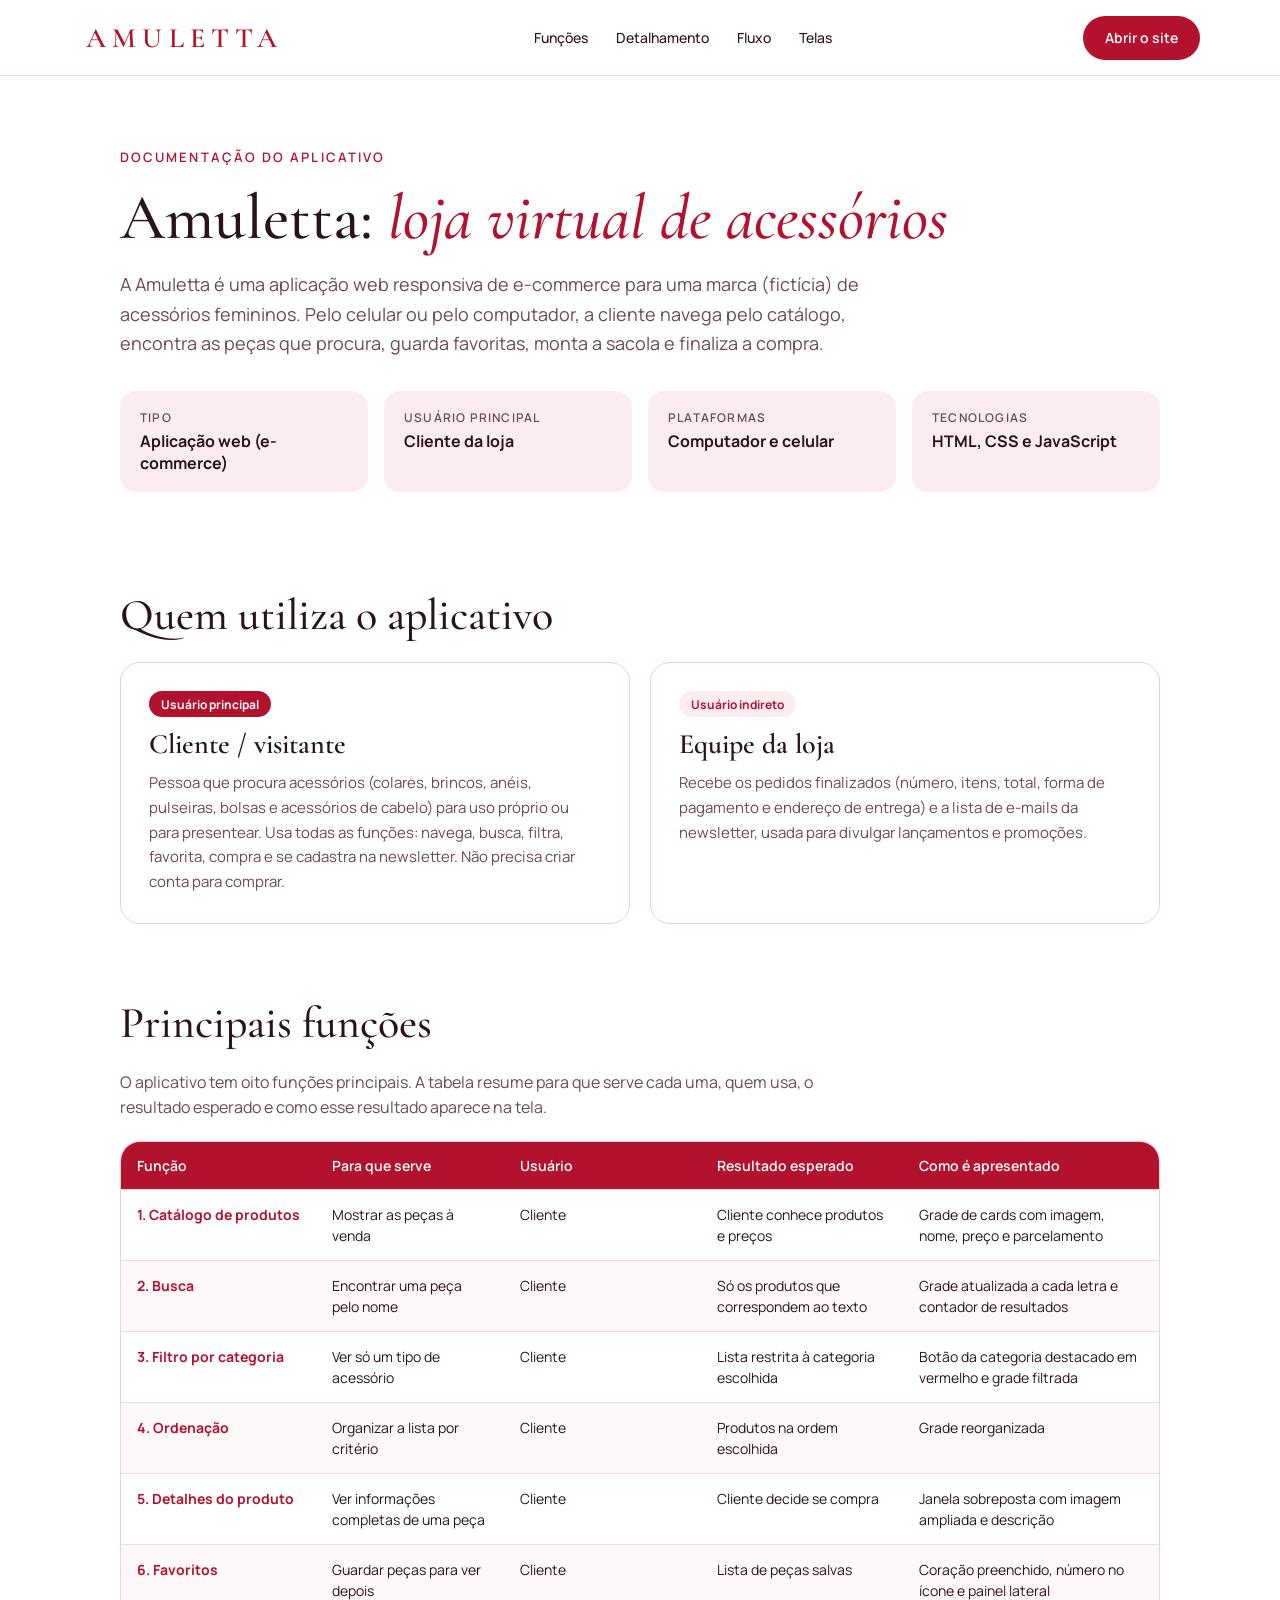
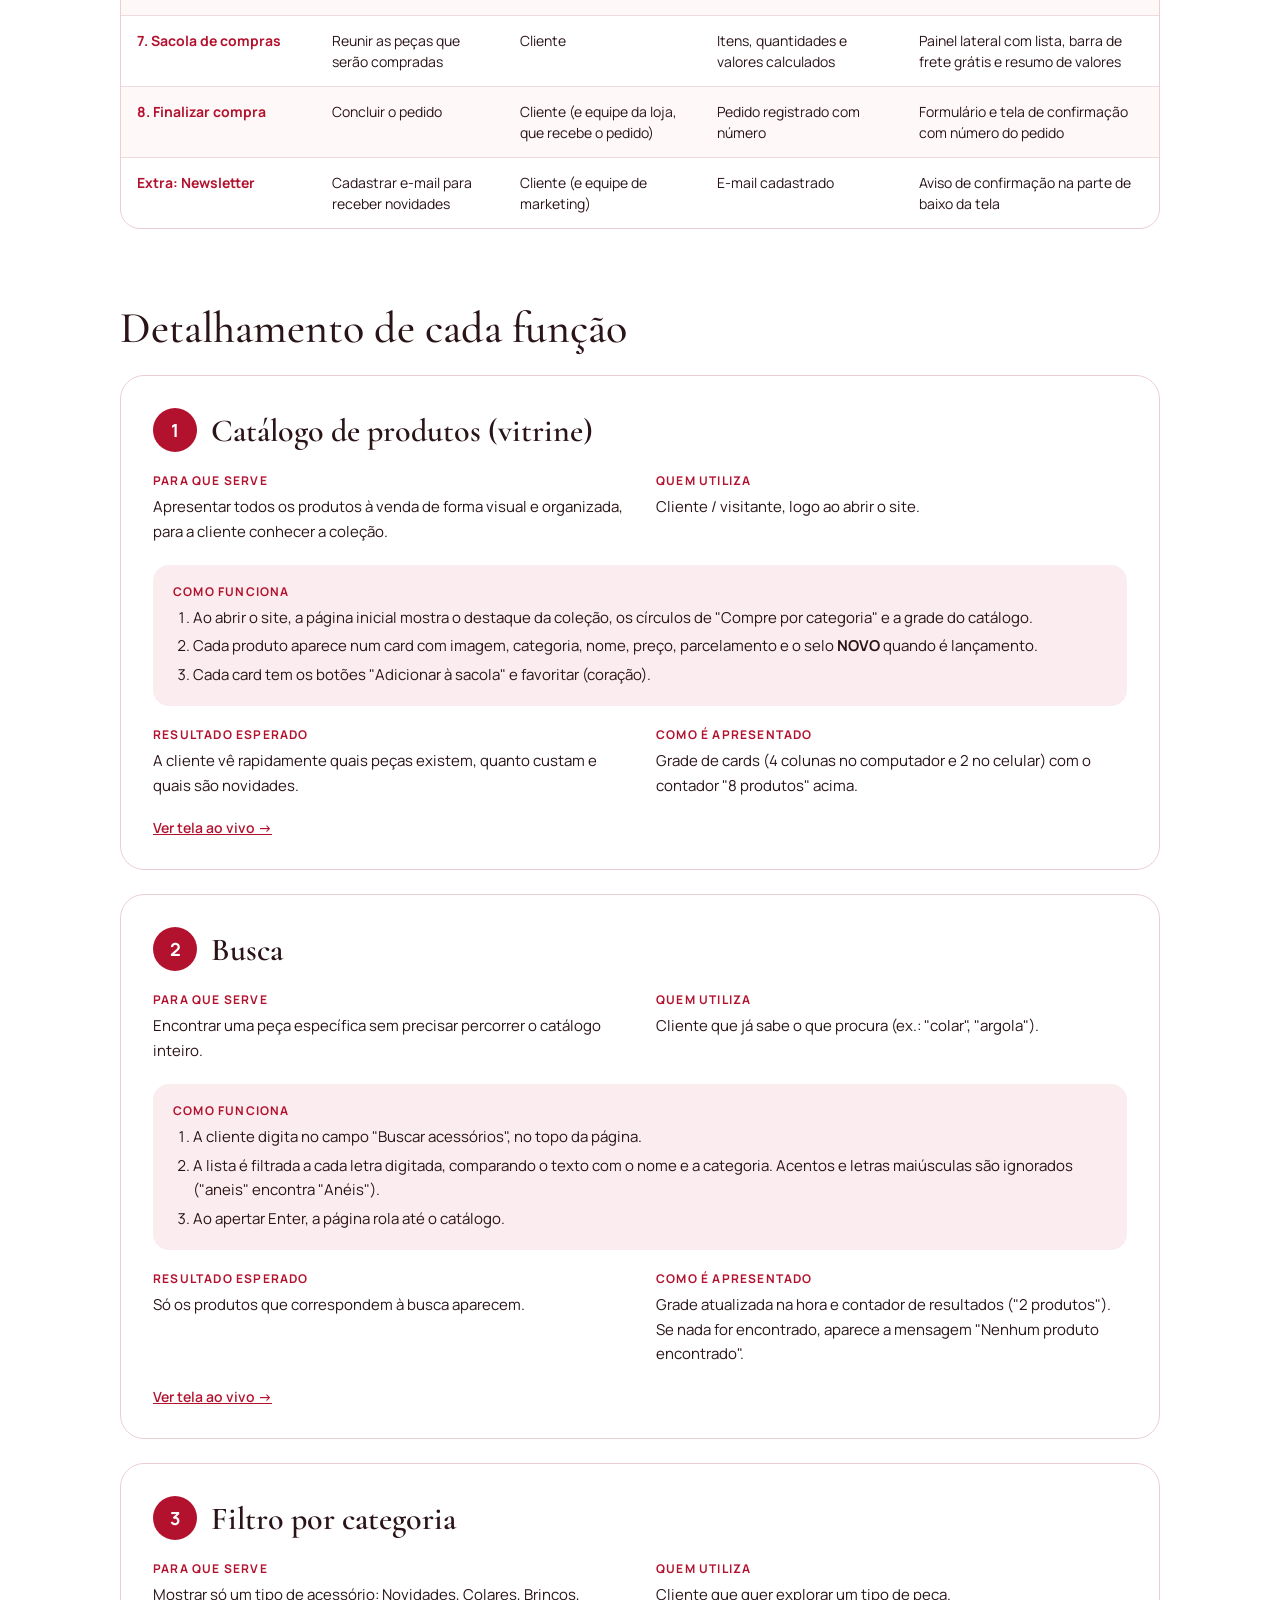
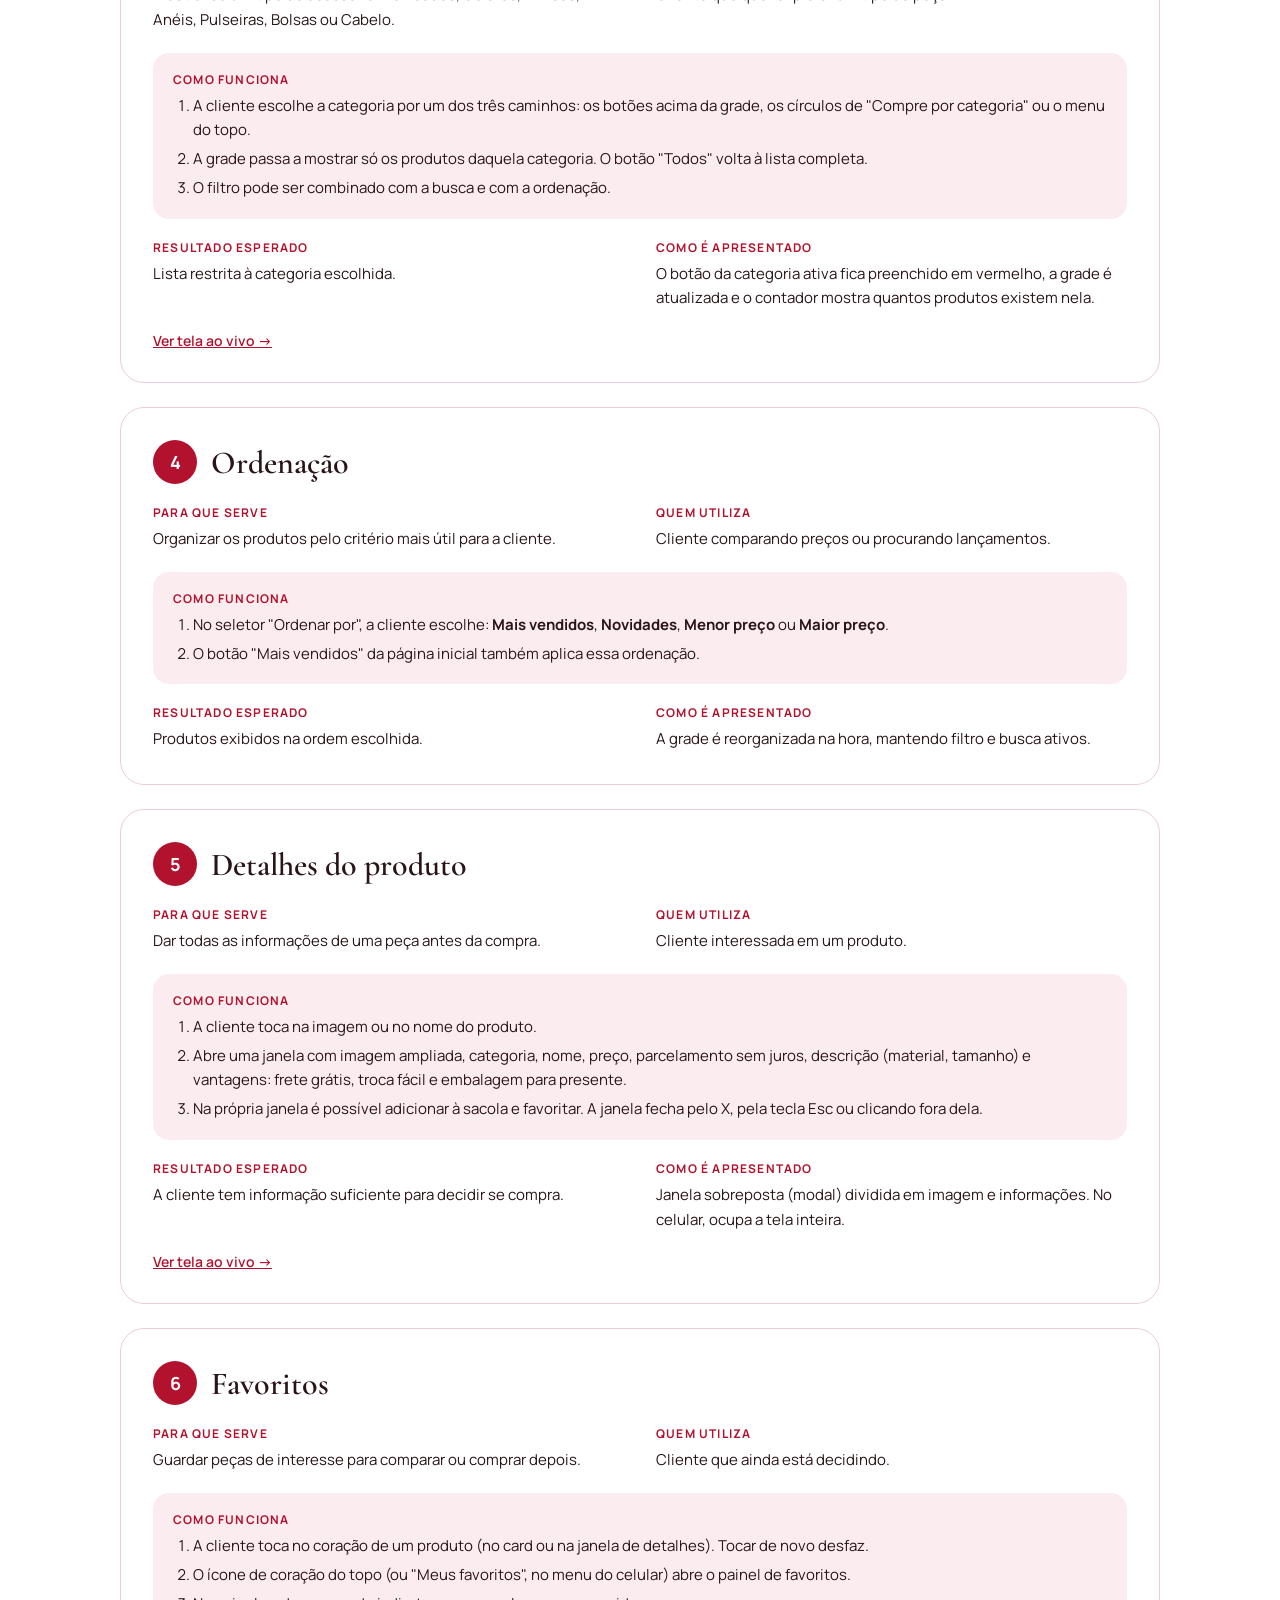
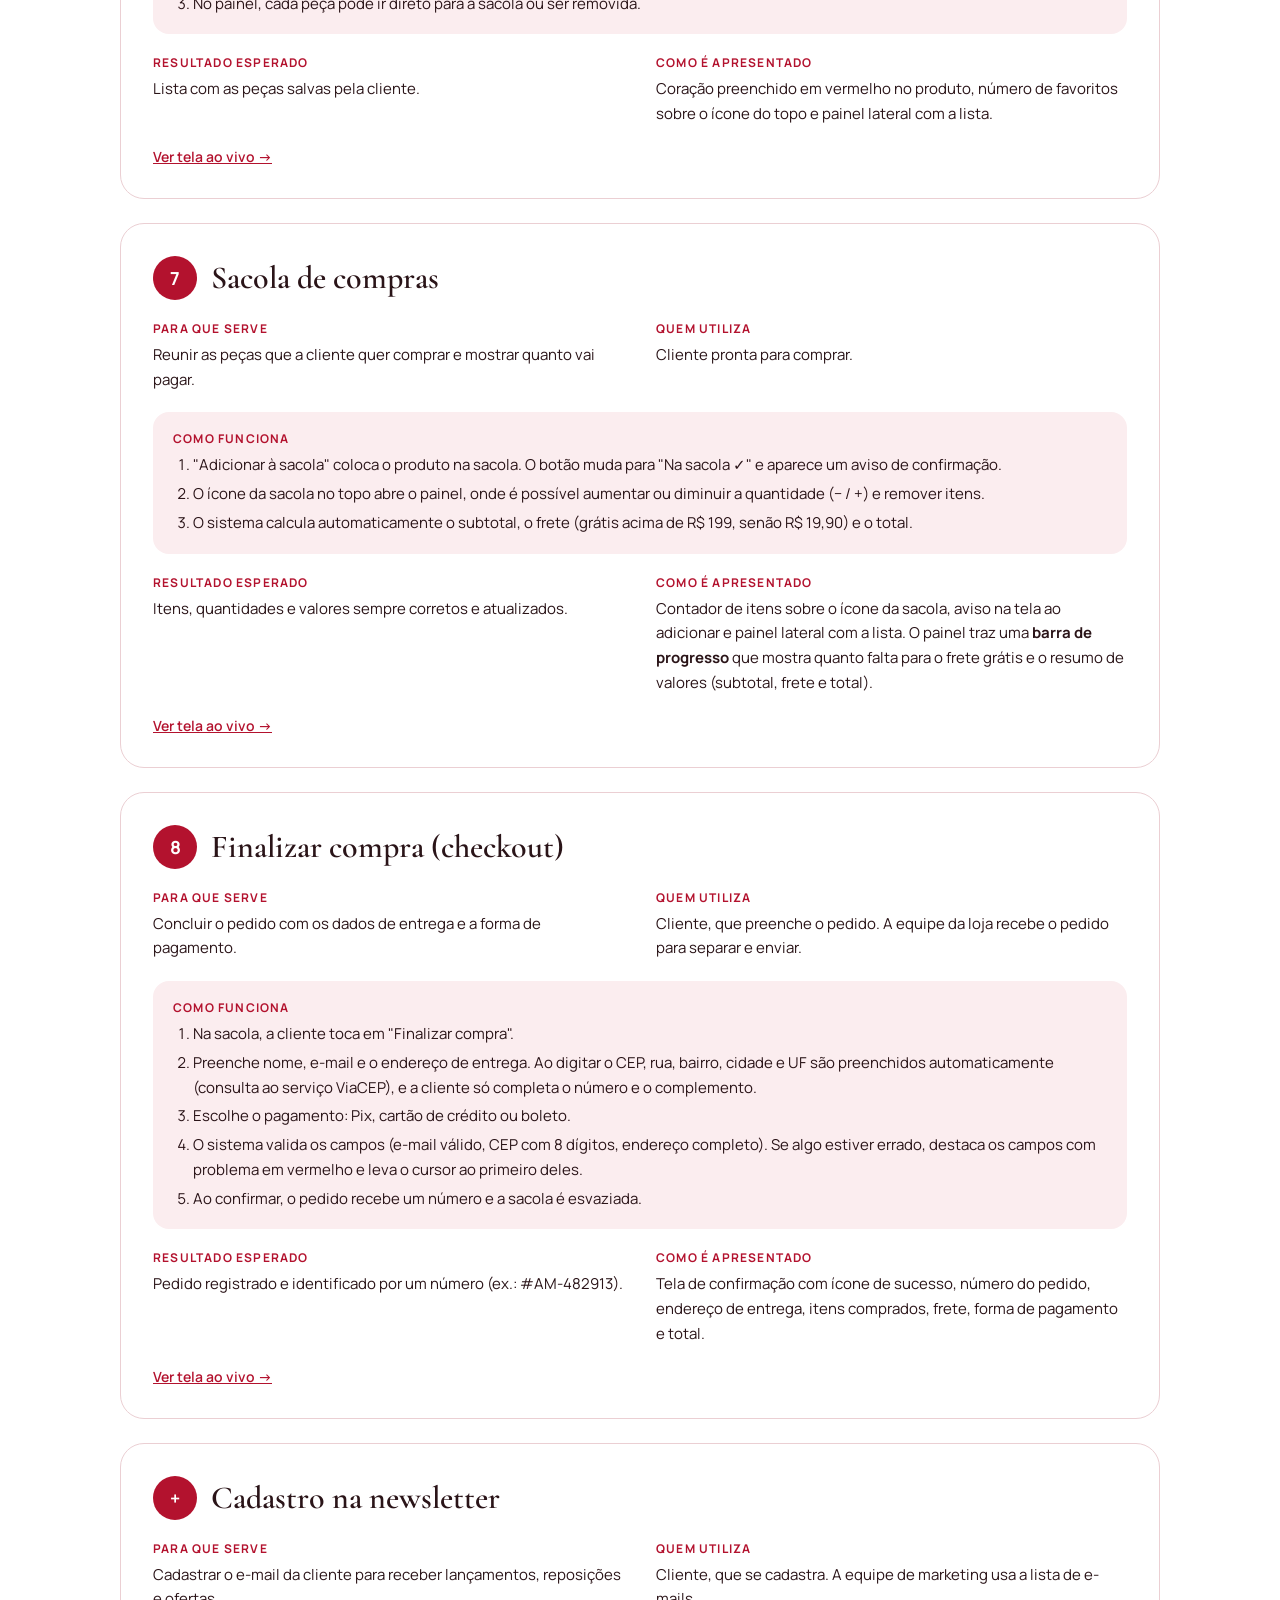
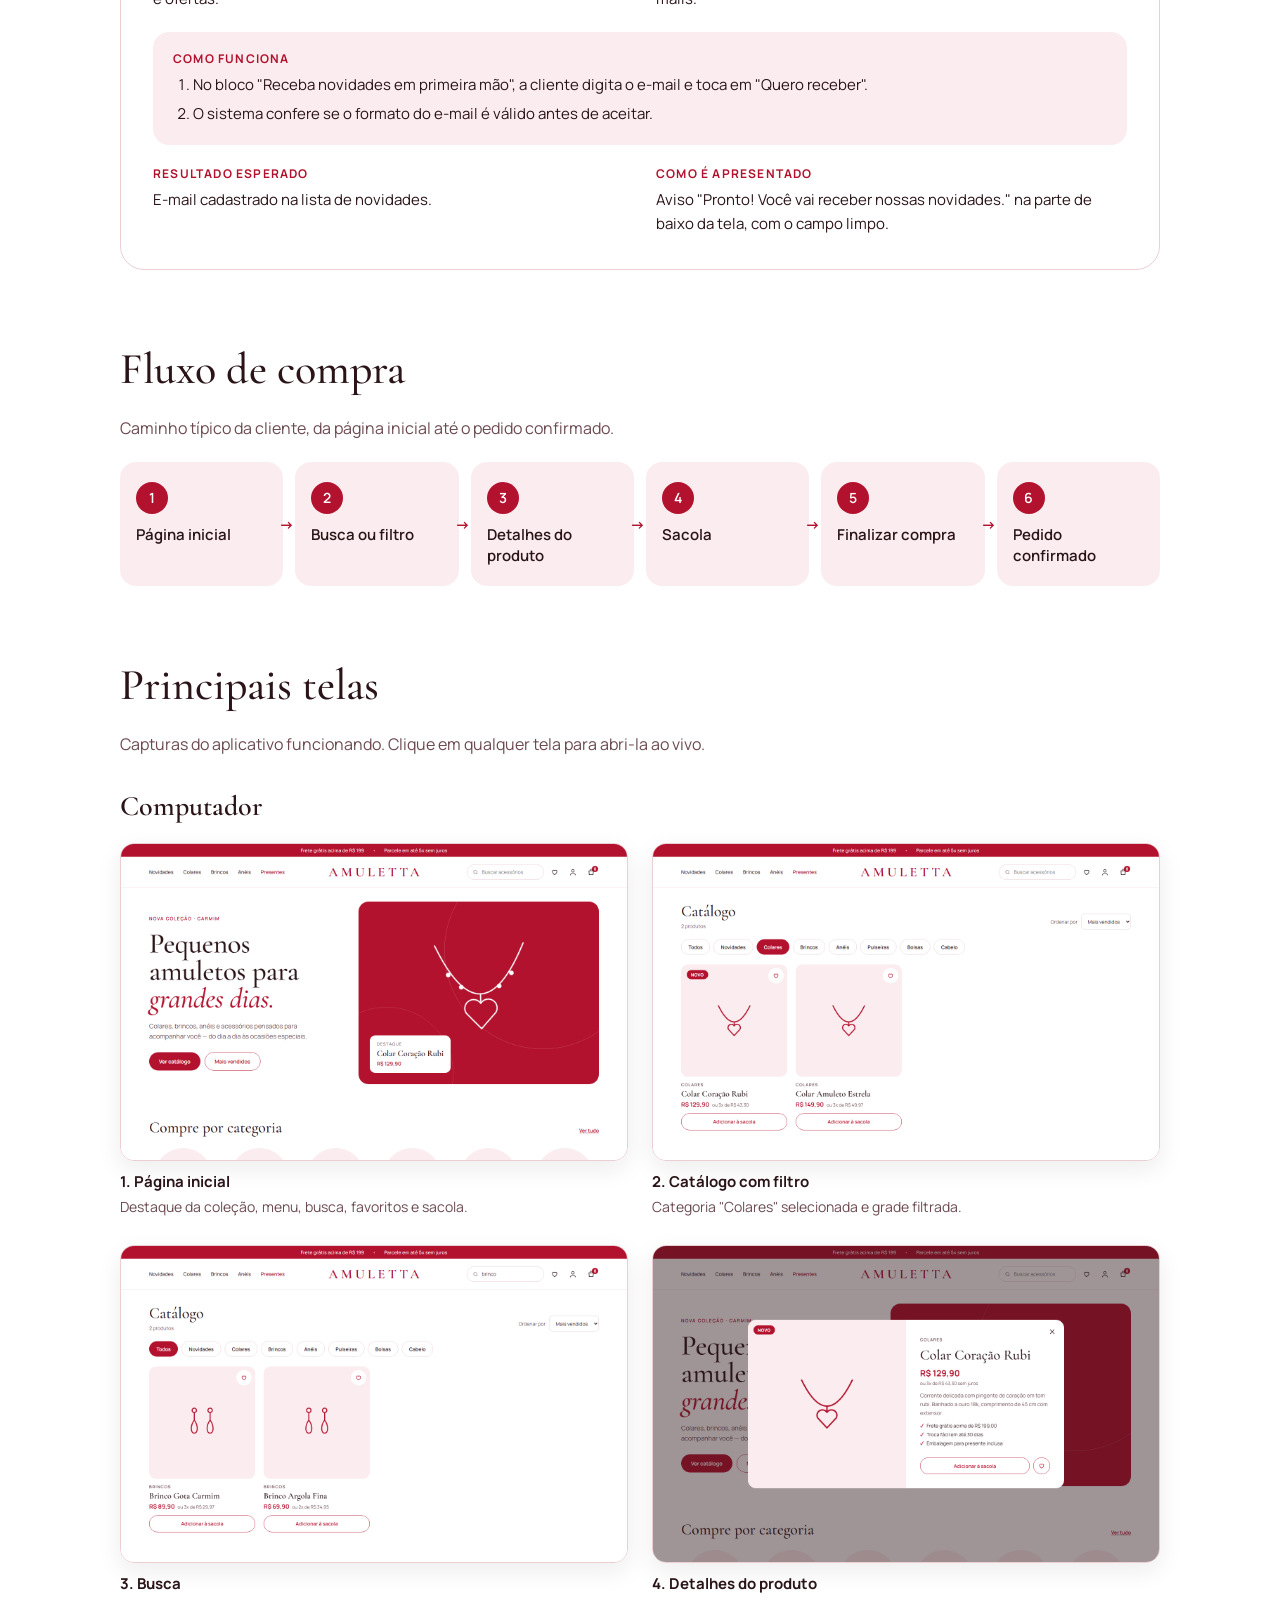
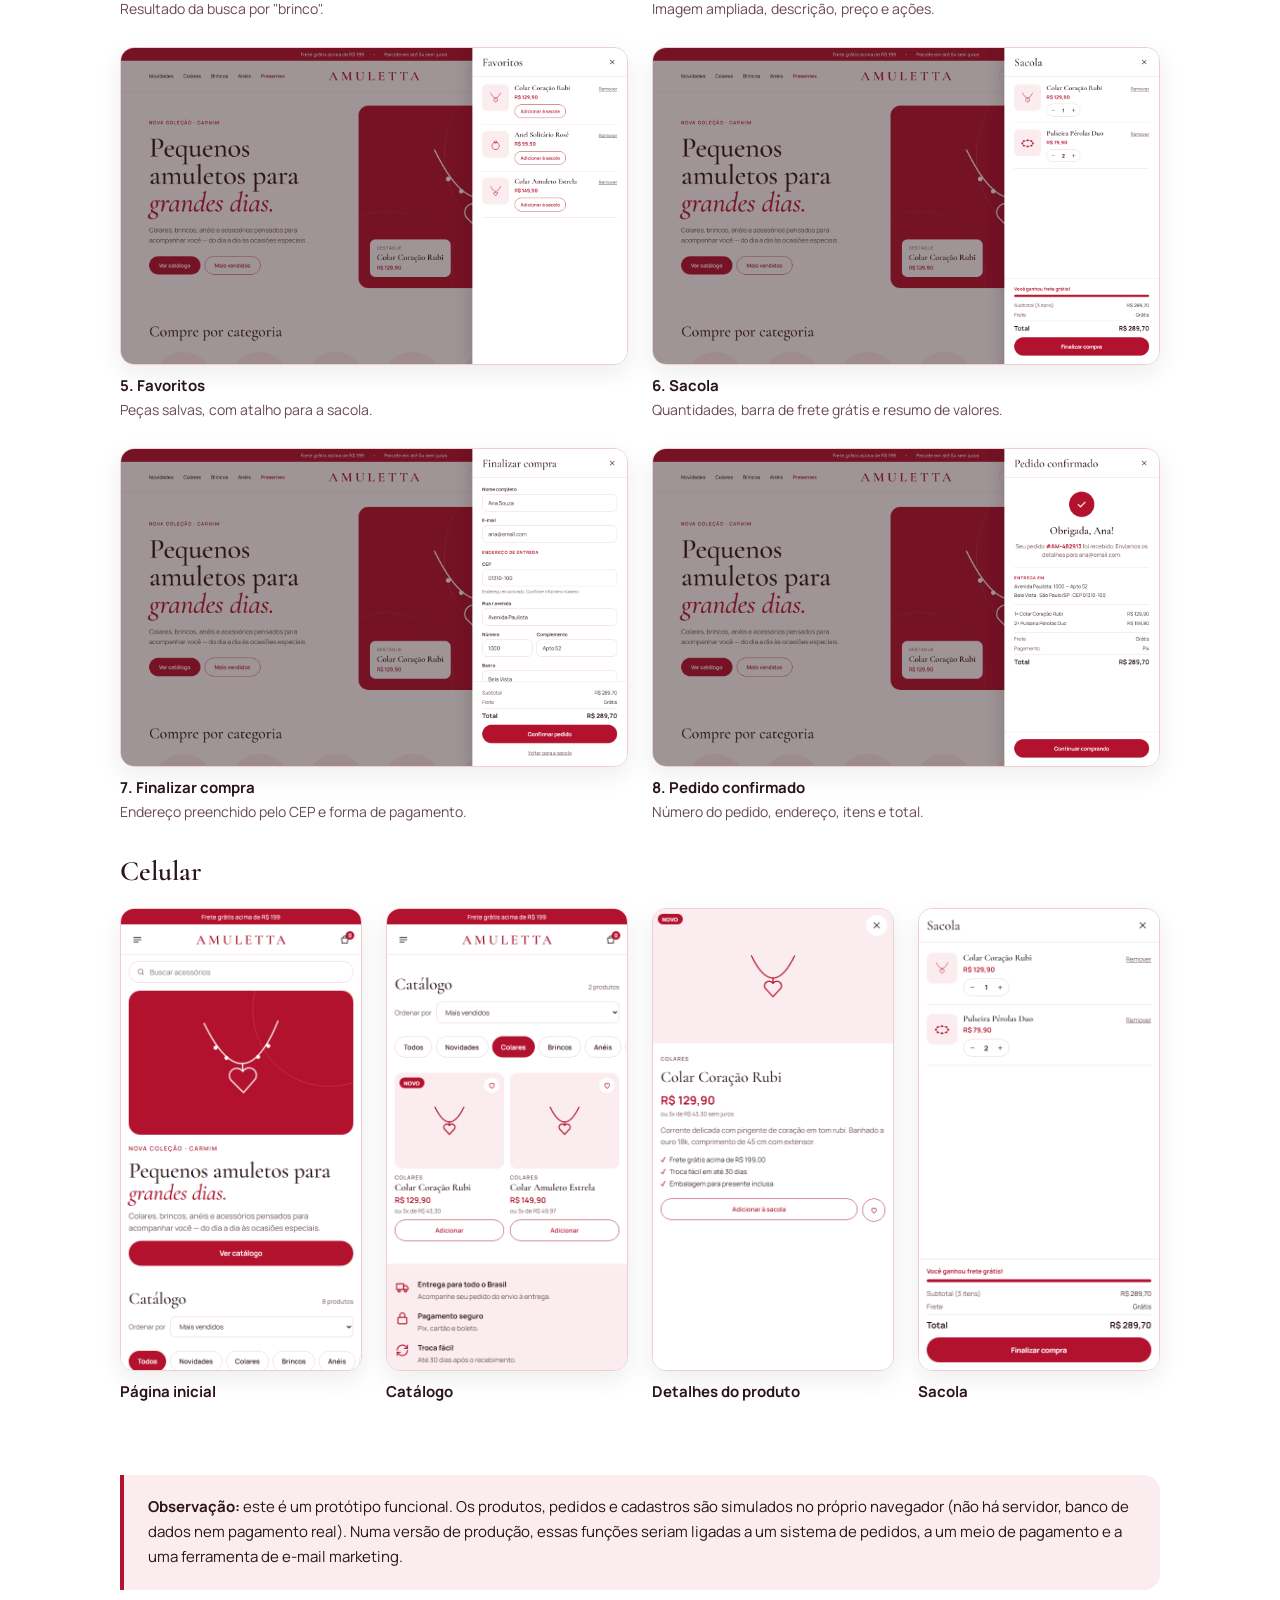
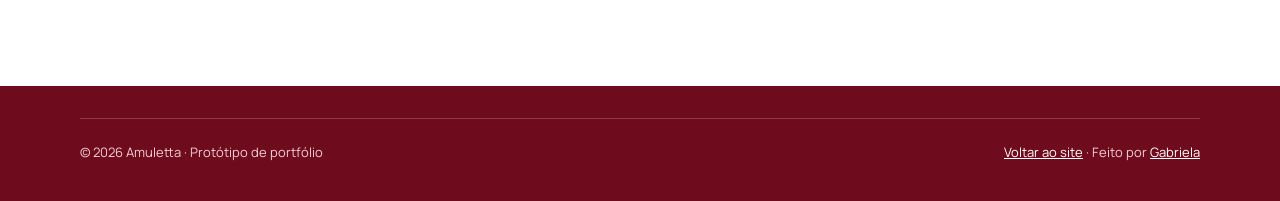
==== commit b07b24a6: "Checkout com endereço completo e busca automática pelo CEP; evita cache antigo Co-Authored-By: Claud" ====
--- a/documentacao.html
+++ b/documentacao.html
@@ -9,7 +9,7 @@
 <link rel="preconnect" href="https://fonts.gstatic.com" crossorigin>
 <link href="https://fonts.googleapis.com/css2?family=Cormorant+Garamond:ital,wght@0,500;0,600;1,500&family=Manrope:wght@400;500;600;700&display=swap" rel="stylesheet">
 <link rel="icon" href="data:image/svg+xml,%3Csvg xmlns='http://www.w3.org/2000/svg' viewBox='0 0 120 120' fill='none' stroke='%23B3122E' stroke-width='8' stroke-linecap='round' stroke-linejoin='round'%3E%3Cpath d='M60 100 L30 68 A16 16 0 0 1 60 48 A16 16 0 0 1 90 68 Z'/%3E%3C/svg%3E">
-<link rel="stylesheet" href="style.css">
+<link rel="stylesheet" href="style.css?v=3">
 </head>
 <body class="doc">
 
@@ -49,7 +49,7 @@
         <article class="user-card">
           <span class="user-tag user-tag-soft">Usuário indireto</span>
           <h3>Equipe da loja</h3>
-          <p>Recebe os pedidos finalizados (número, itens, total, forma de pagamento e dados de entrega) e a lista de e-mails da newsletter, usada para divulgar lançamentos e promoções.</p>
+          <p>Recebe os pedidos finalizados (número, itens, total, forma de pagamento e endereço de entrega) e a lista de e-mails da newsletter, usada para divulgar lançamentos e promoções.</p>
         </article>
       </div>
     </section>
@@ -170,9 +170,9 @@
         <div class="fn-grid">
           <div><h4>Para que serve</h4><p>Concluir o pedido com os dados de entrega e a forma de pagamento.</p></div>
           <div><h4>Quem utiliza</h4><p>Cliente, que preenche o pedido. A equipe da loja recebe o pedido para separar e enviar.</p></div>
-          <div class="fn-wide"><h4>Como funciona</h4><ol><li>Na sacola, a cliente toca em "Finalizar compra".</li><li>Preenche nome, e-mail e CEP e escolhe o pagamento: Pix, cartão de crédito ou boleto.</li><li>O sistema valida os campos (e-mail válido, CEP com 8 dígitos). Se algo estiver errado, mostra o aviso e leva o cursor ao campo com problema.</li><li>Ao confirmar, o pedido recebe um número e a sacola é esvaziada.</li></ol></div>
+          <div class="fn-wide"><h4>Como funciona</h4><ol><li>Na sacola, a cliente toca em "Finalizar compra".</li><li>Preenche nome, e-mail e o endereço de entrega. Ao digitar o CEP, rua, bairro, cidade e UF são preenchidos automaticamente (consulta ao serviço ViaCEP), e a cliente só completa o número e o complemento.</li><li>Escolhe o pagamento: Pix, cartão de crédito ou boleto.</li><li>O sistema valida os campos (e-mail válido, CEP com 8 dígitos, endereço completo). Se algo estiver errado, destaca os campos com problema em vermelho e leva o cursor ao primeiro deles.</li><li>Ao confirmar, o pedido recebe um número e a sacola é esvaziada.</li></ol></div>
           <div><h4>Resultado esperado</h4><p>Pedido registrado e identificado por um número (ex.: #AM-482913).</p></div>
-          <div><h4>Como é apresentado</h4><p>Tela de confirmação com ícone de sucesso, número do pedido, itens comprados, frete, forma de pagamento e total.</p></div>
+          <div><h4>Como é apresentado</h4><p>Tela de confirmação com ícone de sucesso, número do pedido, endereço de entrega, itens comprados, frete, forma de pagamento e total.</p></div>
         </div>
         <a class="fn-link" href="index.html?tela=checkout">Ver tela ao vivo →</a>
       </article>
@@ -216,8 +216,8 @@
         <figure><a href="index.html?tela=produto"><img src="telas/04-produto.png" alt="Janela de detalhes do produto" loading="lazy"></a><figcaption><b>4. Detalhes do produto</b>Imagem ampliada, descrição, preço e ações.</figcaption></figure>
         <figure><a href="index.html?tela=favoritos"><img src="telas/05-favoritos.png" alt="Painel de favoritos" loading="lazy"></a><figcaption><b>5. Favoritos</b>Peças salvas, com atalho para a sacola.</figcaption></figure>
         <figure><a href="index.html?tela=sacola"><img src="telas/06-sacola.png" alt="Sacola de compras com dois produtos" loading="lazy"></a><figcaption><b>6. Sacola</b>Quantidades, barra de frete grátis e resumo de valores.</figcaption></figure>
-        <figure><a href="index.html?tela=checkout"><img src="telas/07-checkout.png" alt="Formulário de finalizar compra" loading="lazy"></a><figcaption><b>7. Finalizar compra</b>Dados de entrega e forma de pagamento.</figcaption></figure>
-        <figure><a href="index.html?tela=confirmacao"><img src="telas/08-confirmacao.png" alt="Tela de pedido confirmado" loading="lazy"></a><figcaption><b>8. Pedido confirmado</b>Número do pedido, itens e total pago.</figcaption></figure>
+        <figure><a href="index.html?tela=checkout"><img src="telas/07-checkout.png" alt="Formulário de finalizar compra" loading="lazy"></a><figcaption><b>7. Finalizar compra</b>Endereço preenchido pelo CEP e forma de pagamento.</figcaption></figure>
+        <figure><a href="index.html?tela=confirmacao"><img src="telas/08-confirmacao.png" alt="Tela de pedido confirmado" loading="lazy"></a><figcaption><b>8. Pedido confirmado</b>Número do pedido, endereço, itens e total.</figcaption></figure>
       </div>
 
       <h3 class="screens-title">Celular</h3>
--- a/style.css
+++ b/style.css
@@ -454,3 +454,32 @@
   .screens-mobile { grid-template-columns: repeat(2, minmax(0, 1fr)); }
   .doc-footer { margin-top: 64px; }
 }
+
+/* Impressão / PDF da documentação */
+@media print {
+  @page { size: A4; margin: 14mm 12mm; }
+  .doc { -webkit-print-color-adjust: exact; print-color-adjust: exact; }
+  .doc-header { position: static; height: auto; padding: 0 0 12px; }
+  .doc-nav, .doc-cta, .fn-link, .doc-footer { display: none; }
+  .doc main { padding: 0; max-width: none; }
+  .doc-hero { padding-top: 24px; }
+  .doc-hero h1 { font-size: 44px; }
+  .doc-section { padding-top: 28px; }
+  .doc-section h2 { font-size: 32px; break-after: avoid; }
+  .fn, .user-card, .doc-table tr, .screens figure, .flow, .doc-facts, .doc-note { break-inside: avoid; }
+  .fn { padding: 20px 22px; gap: 14px; }
+  .fn-head h3 { font-size: 26px; }
+  .screens img { box-shadow: none; }
+  .screens-title { break-after: avoid; }
+  #telas { break-before: page; }
+}
+
+/* Checkout: endereço */
+.form-section { font-size: 12px; font-weight: 700; letter-spacing: 0.1em; text-transform: uppercase; color: var(--accent); margin-top: 4px; }
+.field-row { display: grid; grid-template-columns: 1fr 1.6fr; gap: 12px; }
+.field-row-uf { grid-template-columns: 1fr 84px; }
+.field-row .field { min-width: 0; }
+.field-row input { min-width: 0; width: 100%; }
+.field-hint { font-size: 12px; font-weight: 400; color: var(--muted); }
+.checkout.validated input:invalid { border-color: var(--accent); background: #FFF5F6; }
+.order-address { display: flex; flex-direction: column; gap: 4px; padding: 16px 0; border-top: 1px solid var(--line-soft); font-size: 14px; line-height: 1.5; }
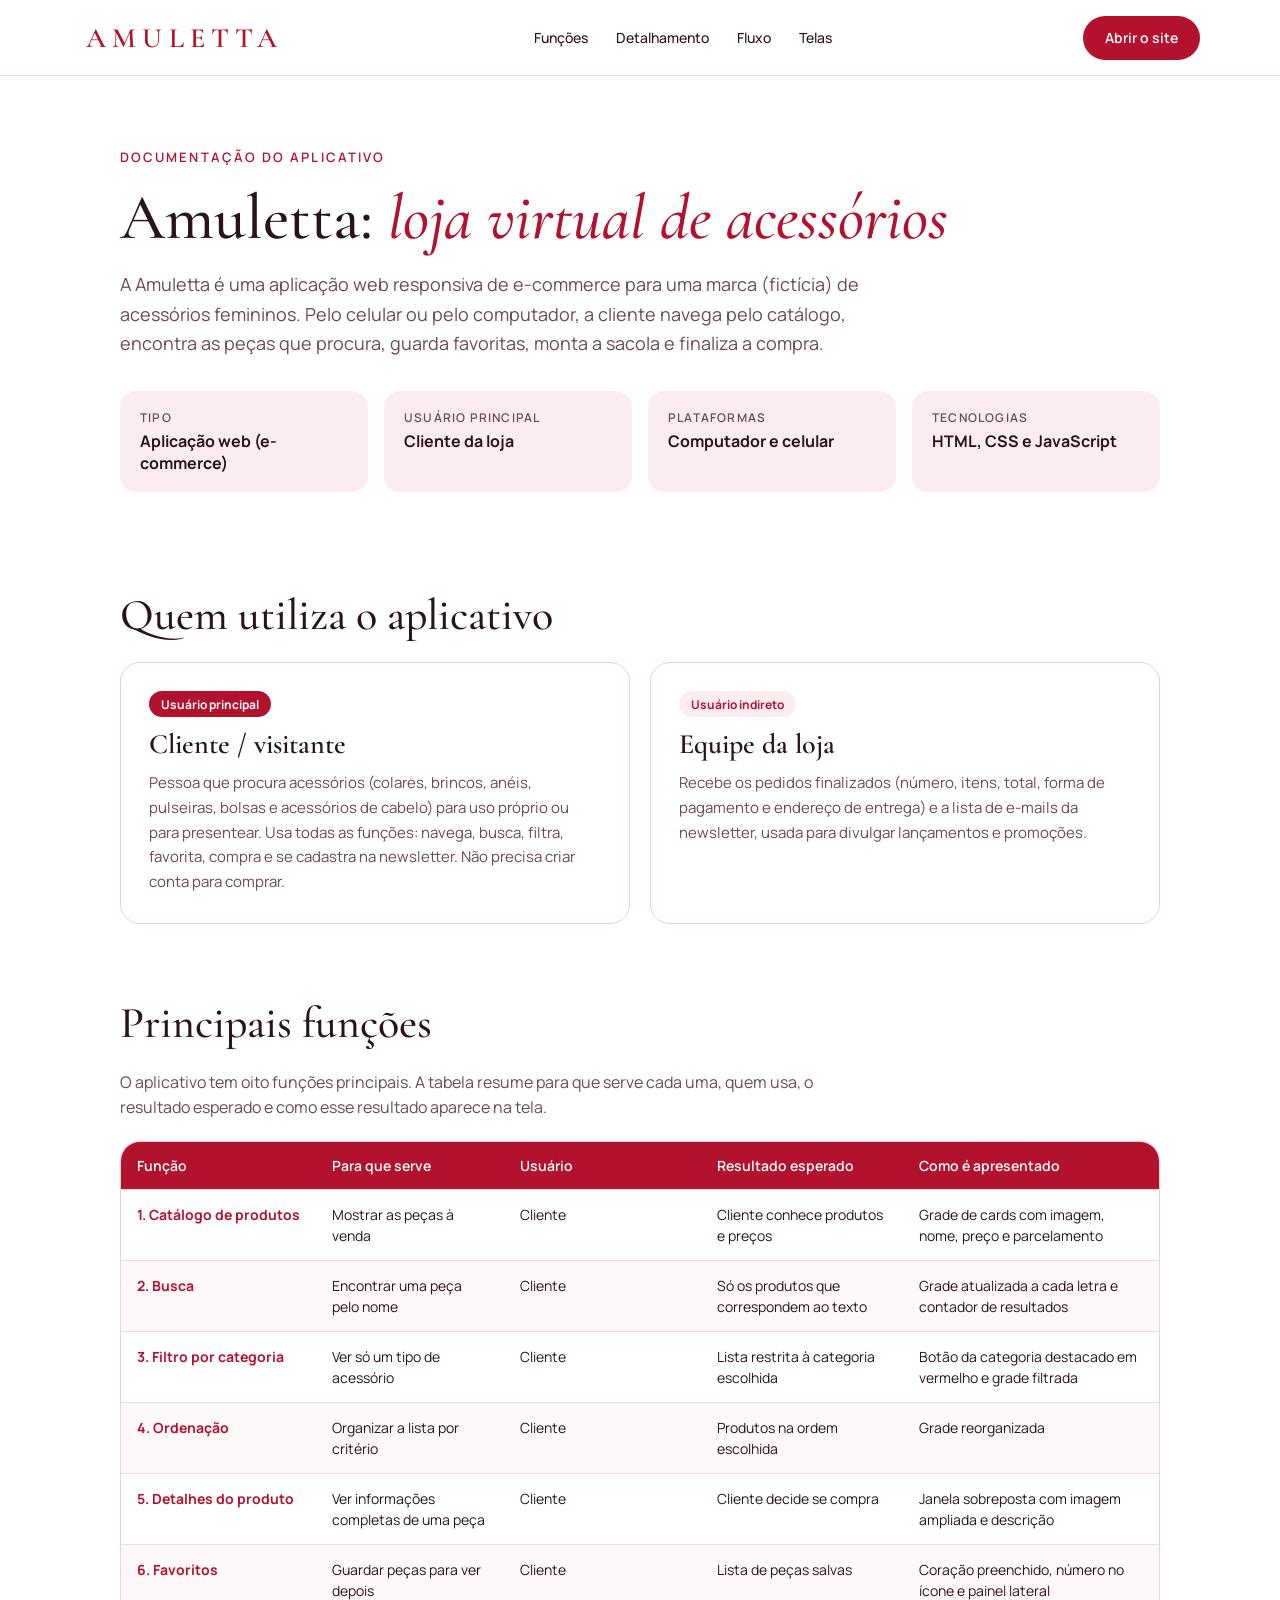
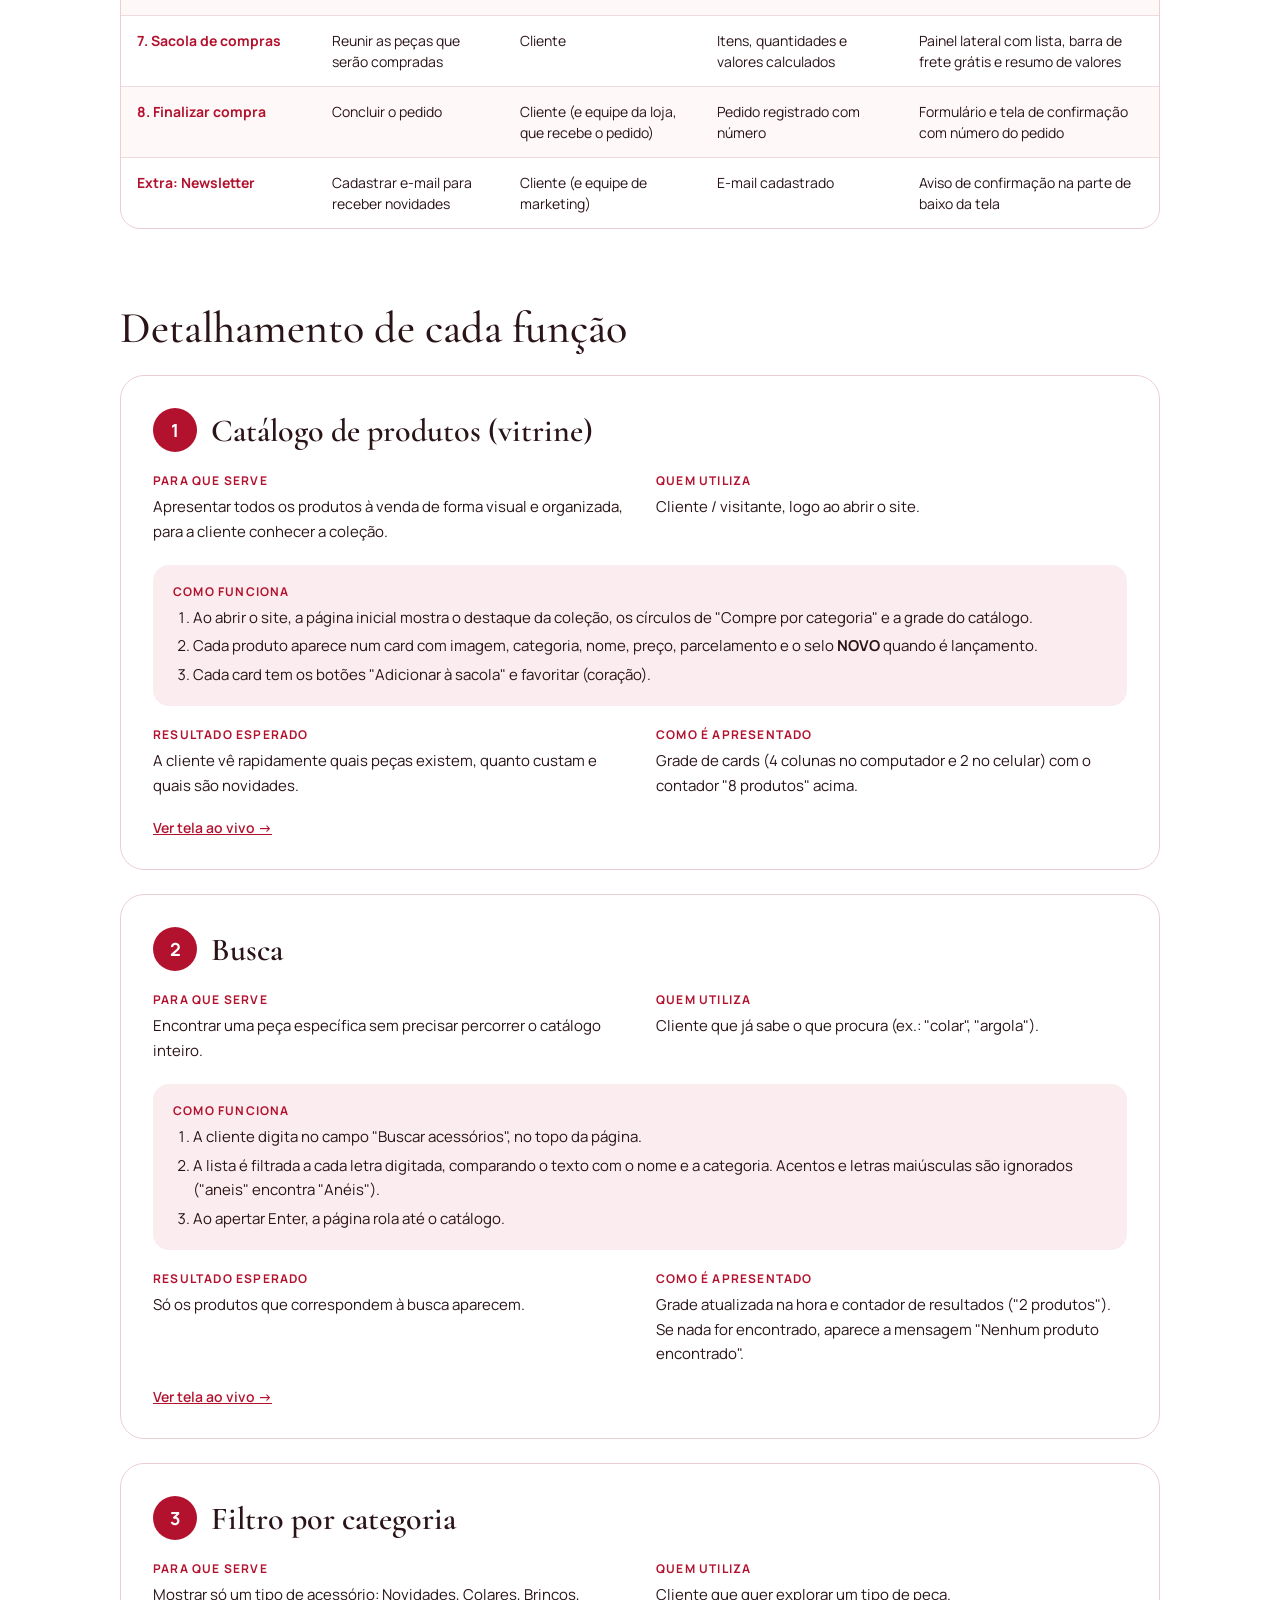
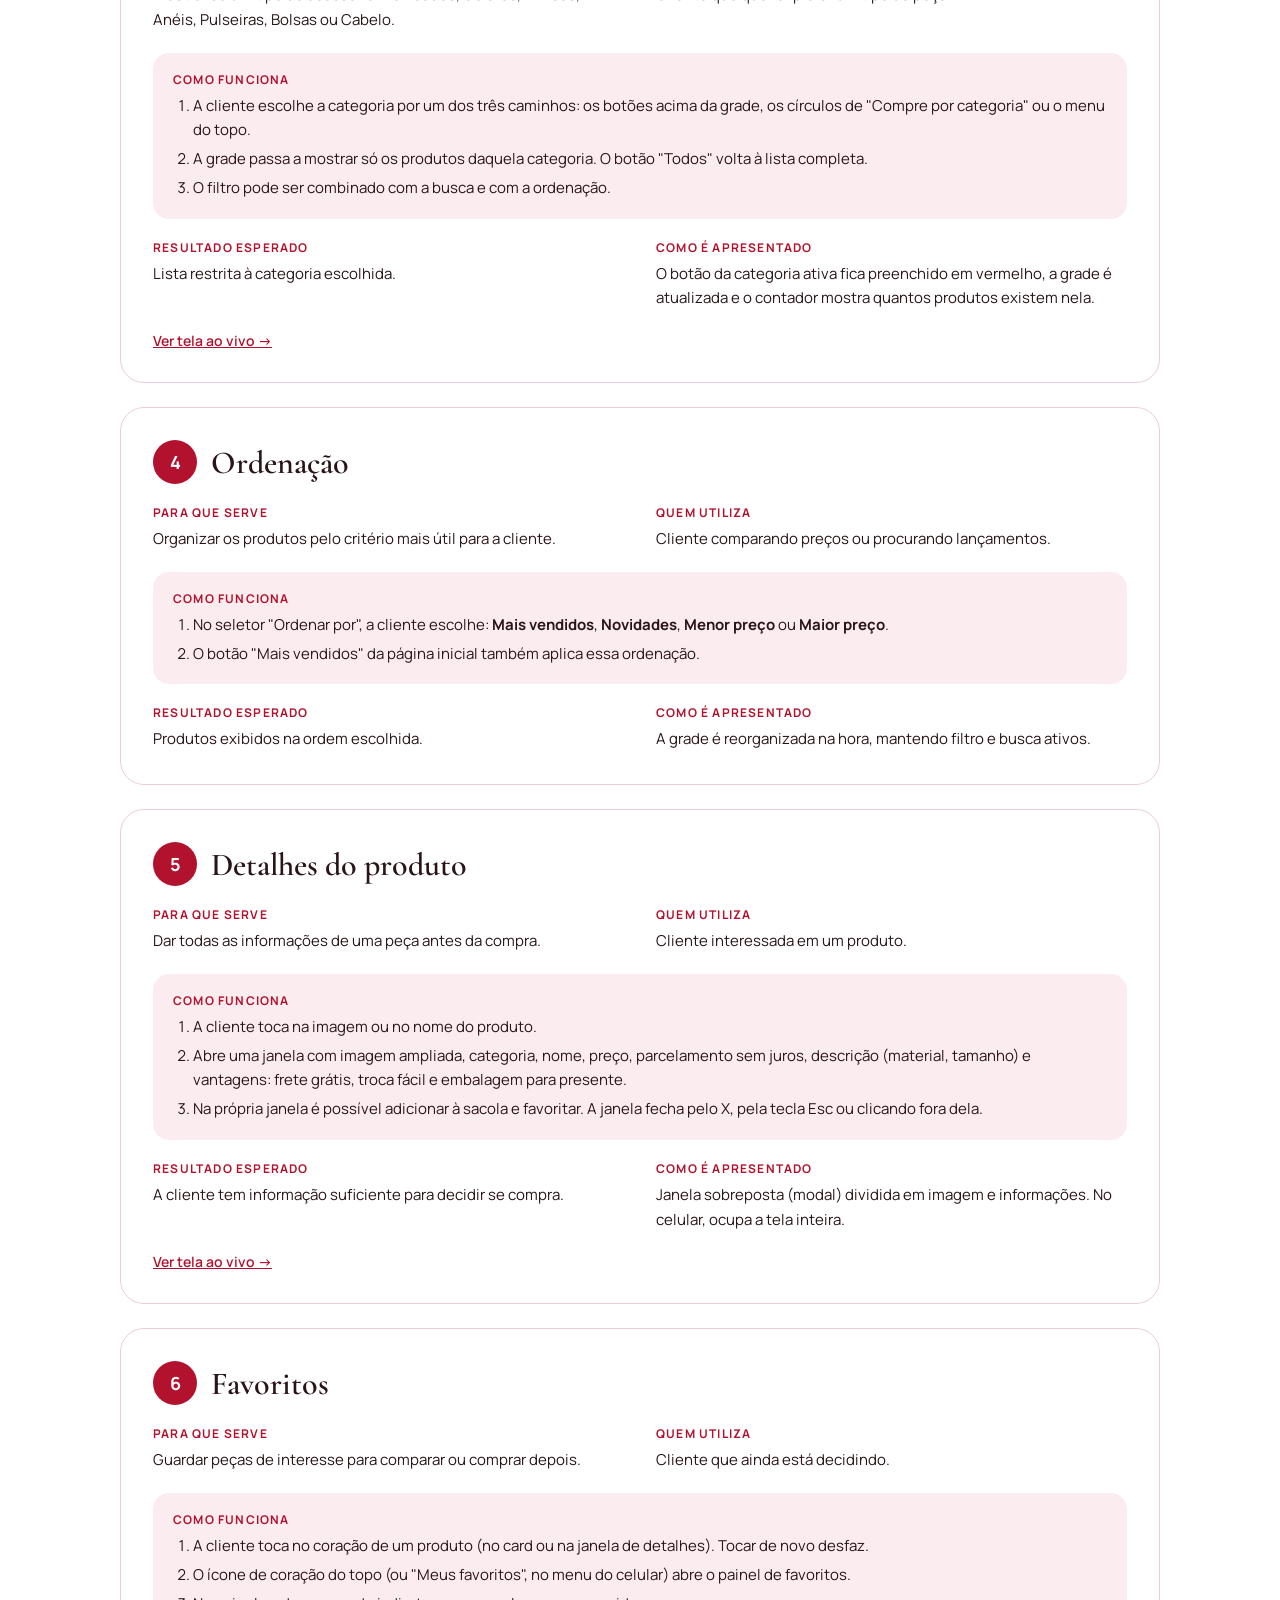
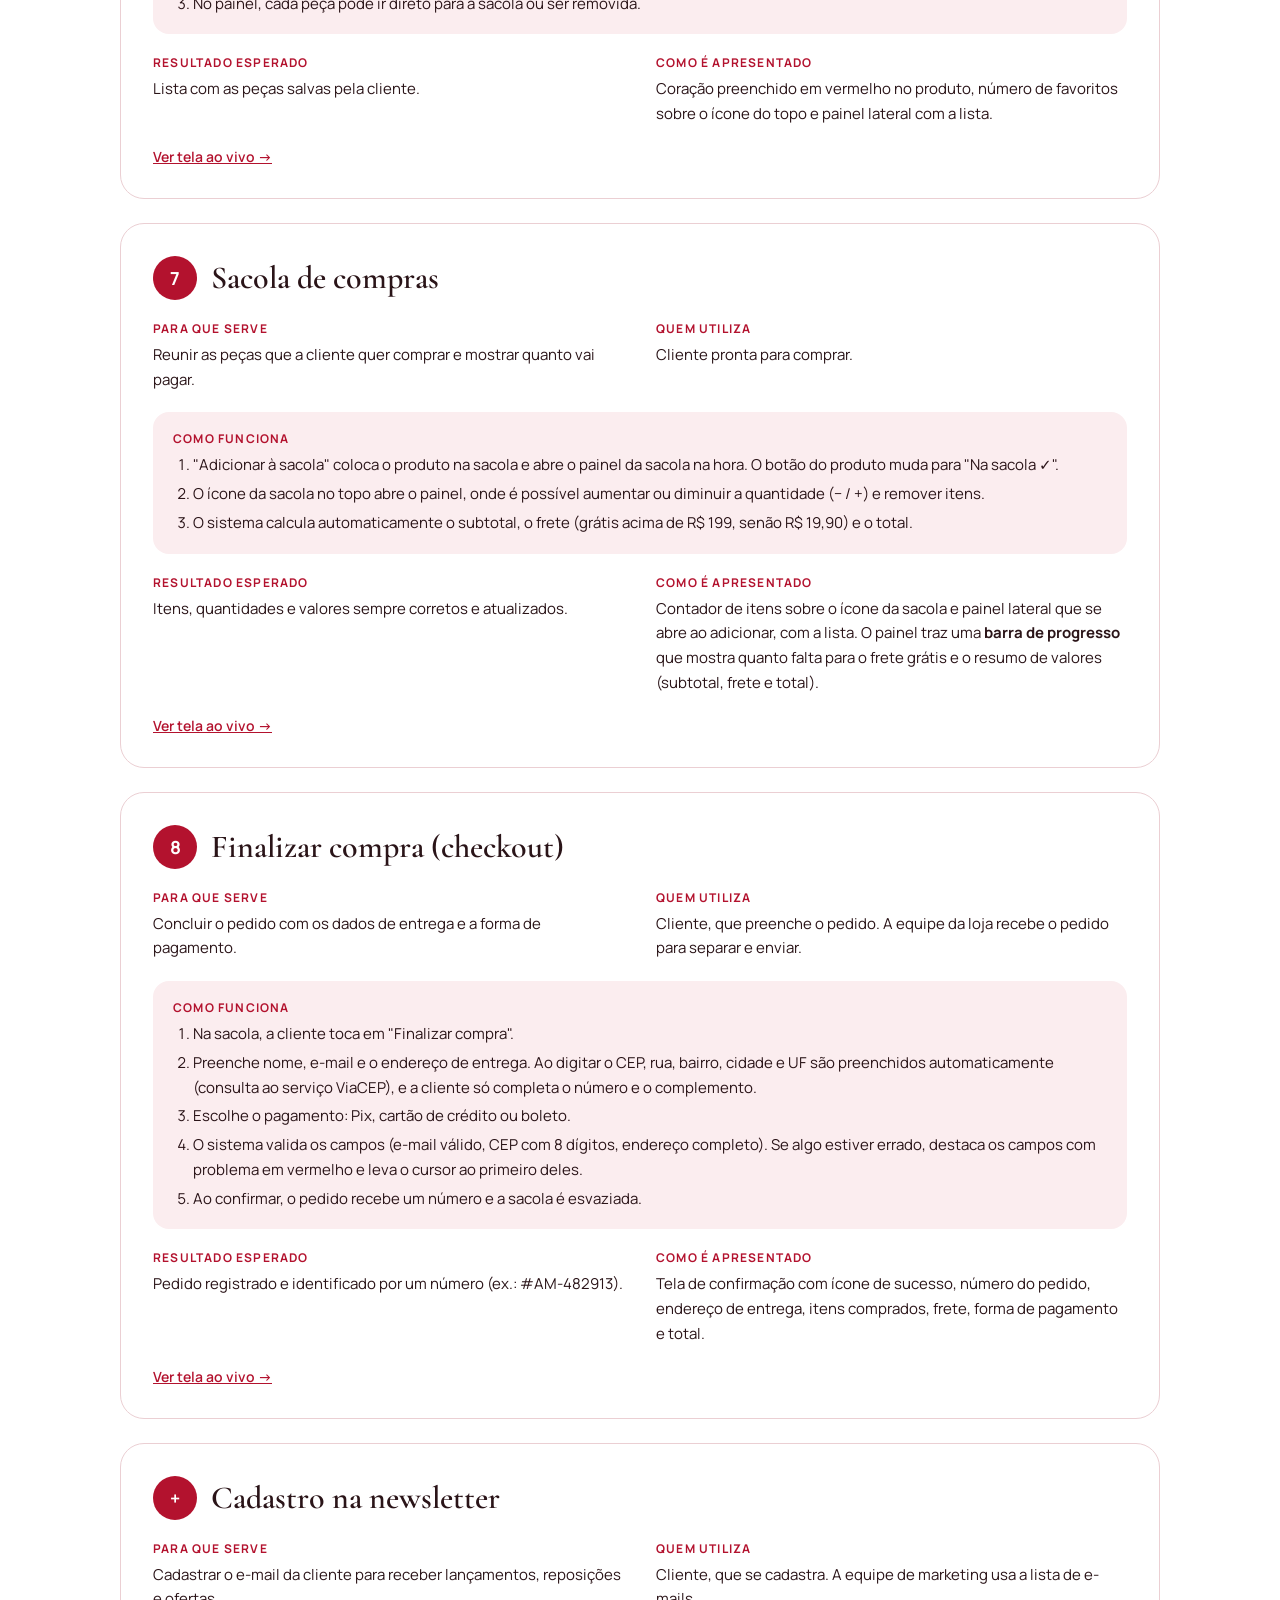
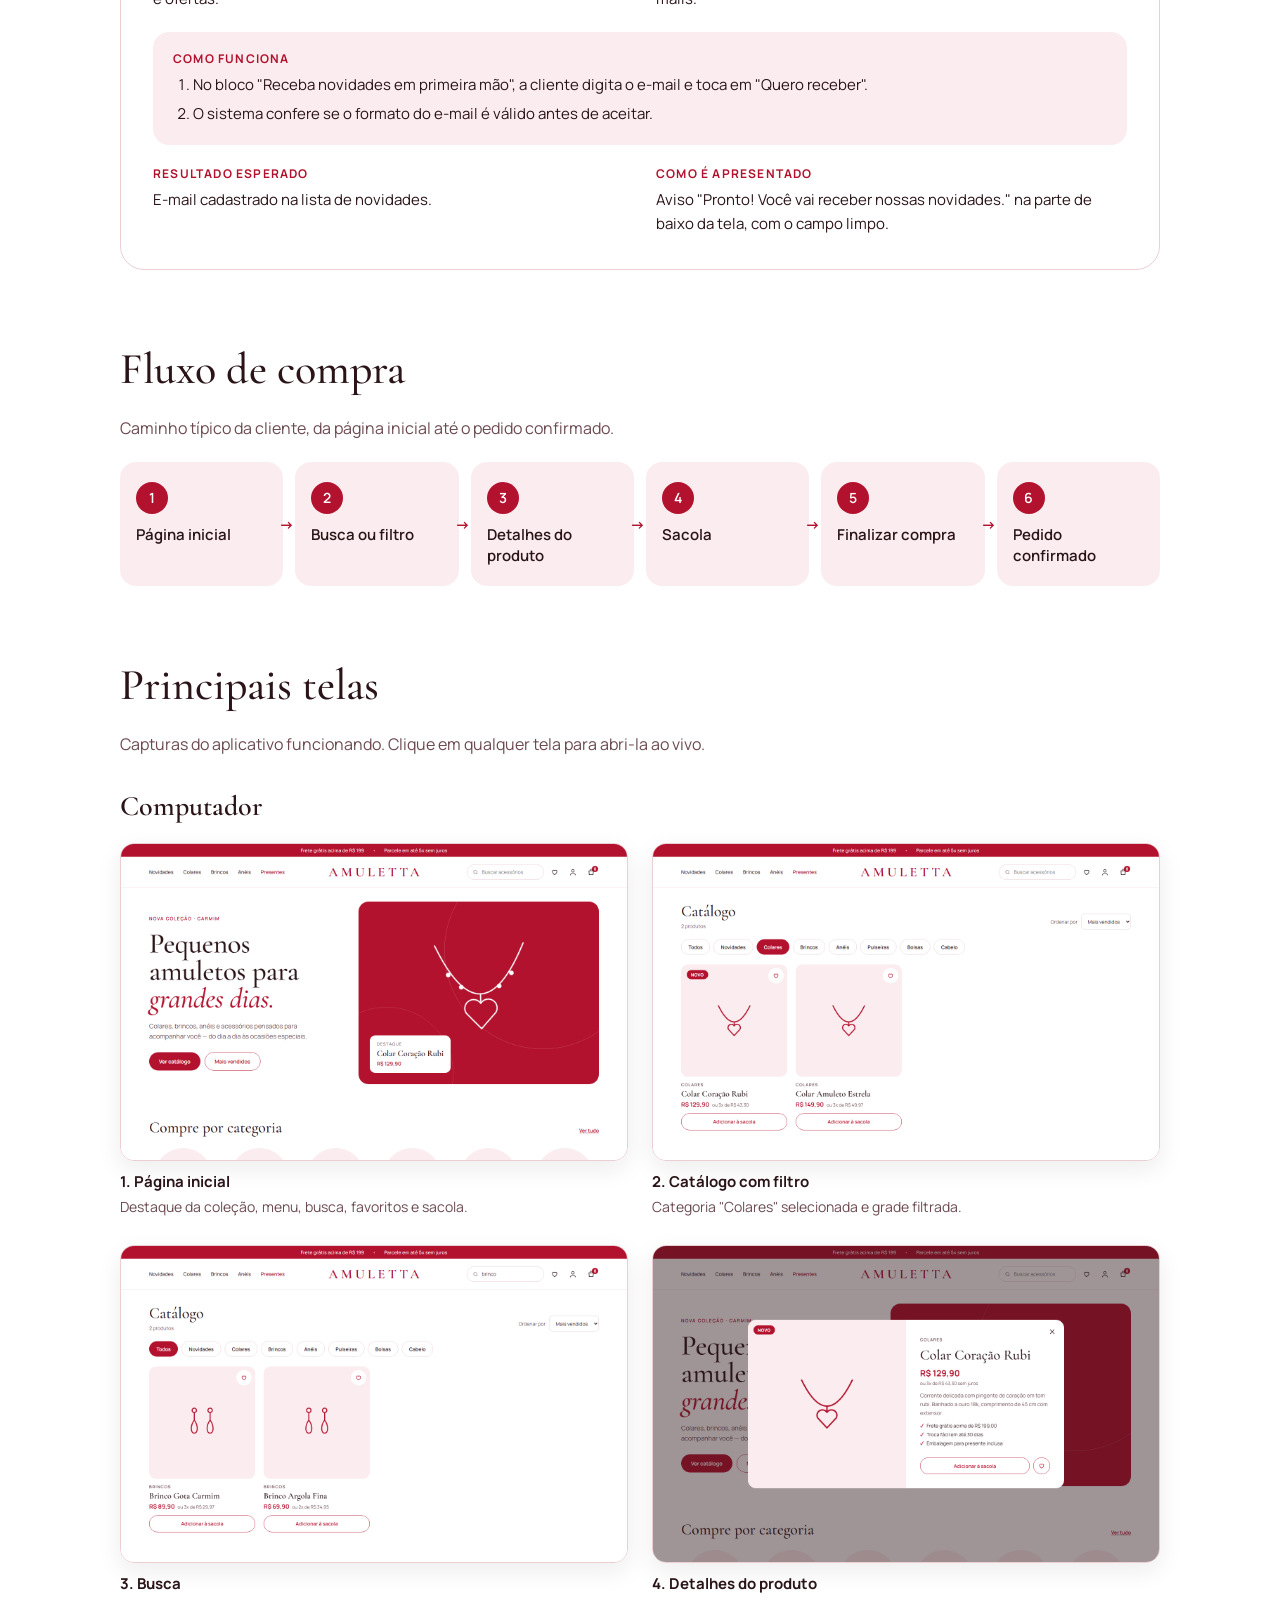
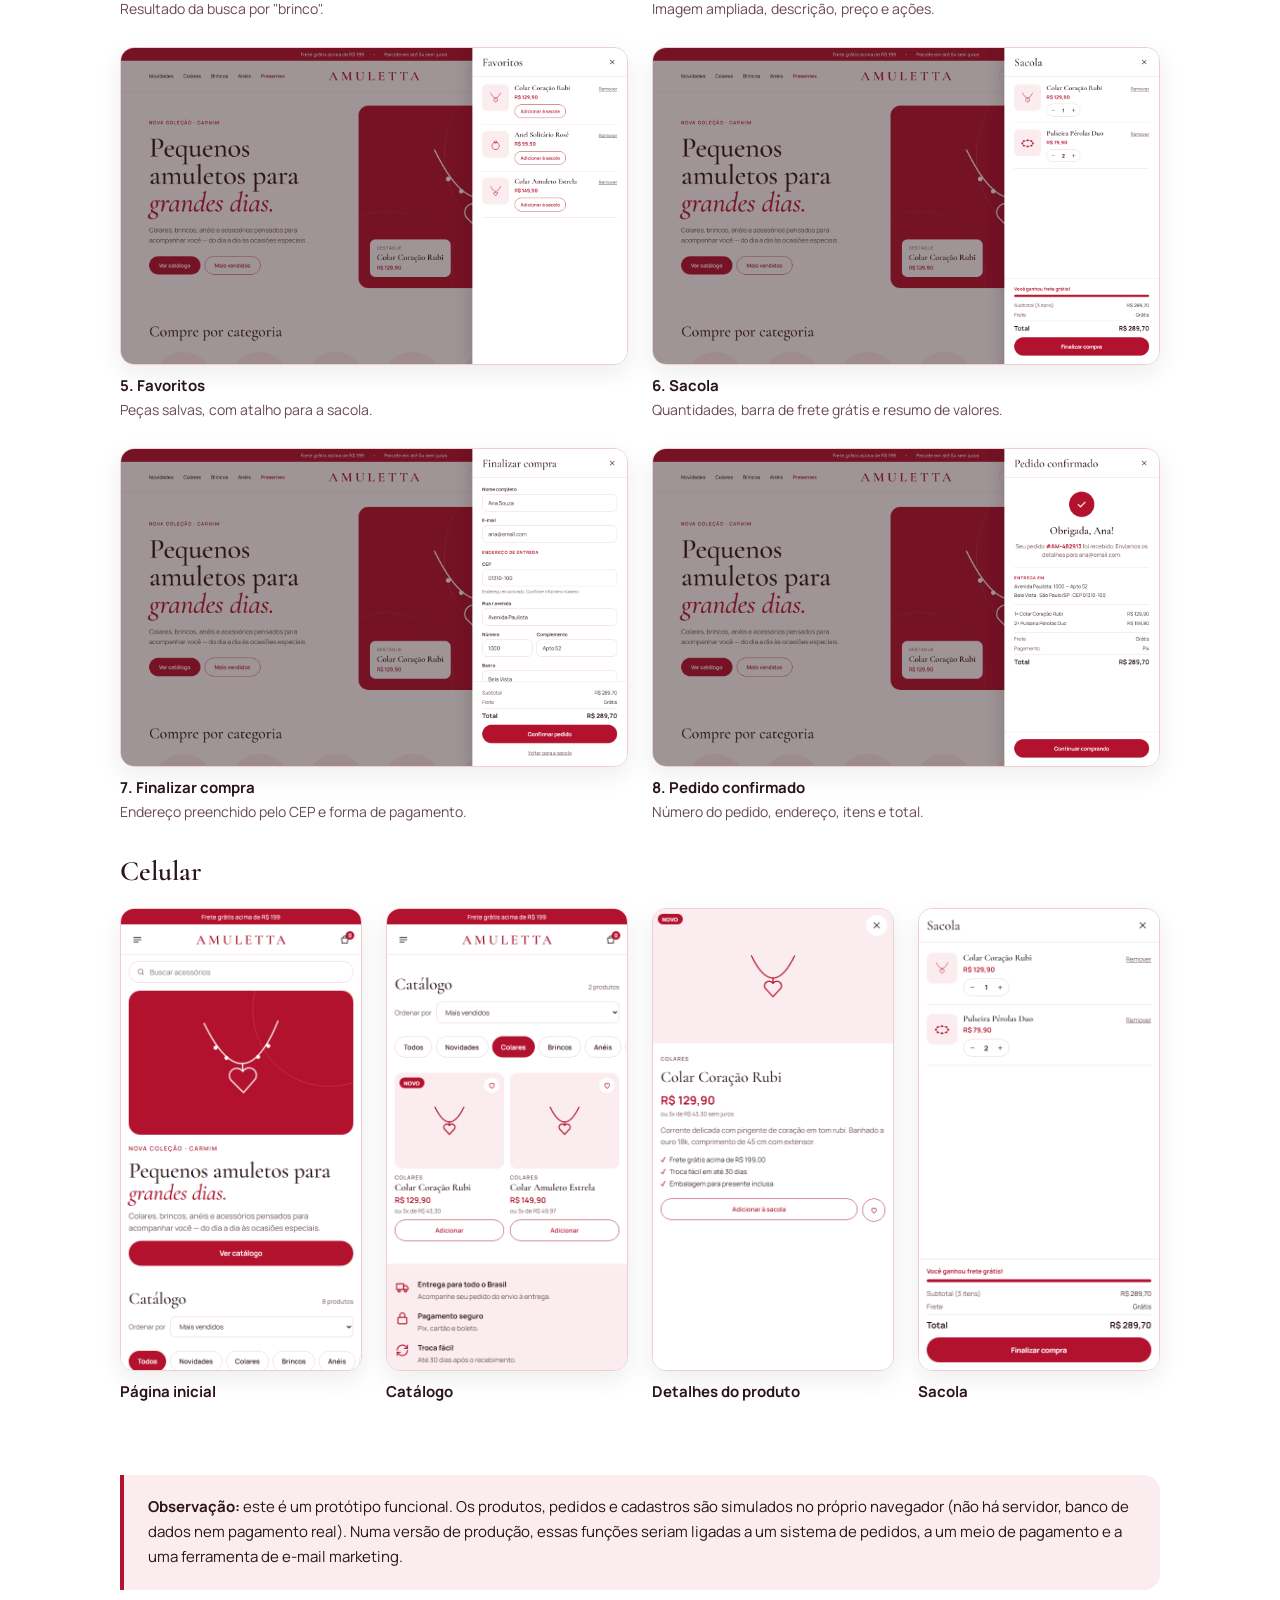
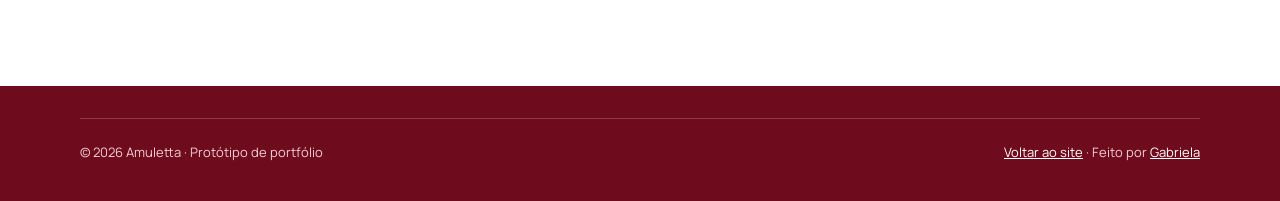
==== commit e8410a38: "Sacola abre ao adicionar produto; arquivos renomeados para não usar cache antigo Co-Authored-By: Cla" ====
--- a/documentacao.html
+++ b/documentacao.html
@@ -9,7 +9,7 @@
 <link rel="preconnect" href="https://fonts.gstatic.com" crossorigin>
 <link href="https://fonts.googleapis.com/css2?family=Cormorant+Garamond:ital,wght@0,500;0,600;1,500&family=Manrope:wght@400;500;600;700&display=swap" rel="stylesheet">
 <link rel="icon" href="data:image/svg+xml,%3Csvg xmlns='http://www.w3.org/2000/svg' viewBox='0 0 120 120' fill='none' stroke='%23B3122E' stroke-width='8' stroke-linecap='round' stroke-linejoin='round'%3E%3Cpath d='M60 100 L30 68 A16 16 0 0 1 60 48 A16 16 0 0 1 90 68 Z'/%3E%3C/svg%3E">
-<link rel="stylesheet" href="style.css?v=3">
+<link rel="stylesheet" href="estilo.css">
 </head>
 <body class="doc">
 
@@ -158,9 +158,9 @@
         <div class="fn-grid">
           <div><h4>Para que serve</h4><p>Reunir as peças que a cliente quer comprar e mostrar quanto vai pagar.</p></div>
           <div><h4>Quem utiliza</h4><p>Cliente pronta para comprar.</p></div>
-          <div class="fn-wide"><h4>Como funciona</h4><ol><li>"Adicionar à sacola" coloca o produto na sacola. O botão muda para "Na sacola ✓" e aparece um aviso de confirmação.</li><li>O ícone da sacola no topo abre o painel, onde é possível aumentar ou diminuir a quantidade (− / +) e remover itens.</li><li>O sistema calcula automaticamente o subtotal, o frete (grátis acima de R$ 199, senão R$ 19,90) e o total.</li></ol></div>
+          <div class="fn-wide"><h4>Como funciona</h4><ol><li>"Adicionar à sacola" coloca o produto na sacola e abre o painel da sacola na hora. O botão do produto muda para "Na sacola ✓".</li><li>O ícone da sacola no topo abre o painel, onde é possível aumentar ou diminuir a quantidade (− / +) e remover itens.</li><li>O sistema calcula automaticamente o subtotal, o frete (grátis acima de R$ 199, senão R$ 19,90) e o total.</li></ol></div>
           <div><h4>Resultado esperado</h4><p>Itens, quantidades e valores sempre corretos e atualizados.</p></div>
-          <div><h4>Como é apresentado</h4><p>Contador de itens sobre o ícone da sacola, aviso na tela ao adicionar e painel lateral com a lista. O painel traz uma <b>barra de progresso</b> que mostra quanto falta para o frete grátis e o resumo de valores (subtotal, frete e total).</p></div>
+          <div><h4>Como é apresentado</h4><p>Contador de itens sobre o ícone da sacola e painel lateral que se abre ao adicionar, com a lista. O painel traz uma <b>barra de progresso</b> que mostra quanto falta para o frete grátis e o resumo de valores (subtotal, frete e total).</p></div>
         </div>
         <a class="fn-link" href="index.html?tela=sacola">Ver tela ao vivo →</a>
       </article>
--- a/estilo.css
+++ b/estilo.css
@@ -0,0 +1,485 @@
+:root {
+  --accent: #B3122E;
+  --accent-dark: #8A0D23;
+  --wine: #6E0B1C;
+  --ink: #2A1418;
+  --muted: #6B4A50;
+  --blush: #FBEDEF;
+  --line: #EBCFD3;
+  --line-soft: #F1DADD;
+  --white: #ffffff;
+  --serif: 'Cormorant Garamond', Georgia, serif;
+  --sans: 'Manrope', system-ui, sans-serif;
+  --gutter: 80px;
+}
+
+* { box-sizing: border-box; }
+html { scroll-behavior: smooth; }
+body { margin: 0; font-family: var(--sans); color: var(--ink); background: var(--white); -webkit-font-smoothing: antialiased; }
+a { color: var(--accent); }
+a:hover { color: var(--accent-dark); }
+button { font-family: inherit; cursor: pointer; }
+input, select { font-family: inherit; }
+h1, h2 { font-family: var(--serif); font-weight: 500; margin: 0; }
+.muted { color: var(--muted); }
+.sr-only { position: absolute; width: 1px; height: 1px; overflow: hidden; clip: rect(0 0 0 0); white-space: nowrap; }
+:focus-visible { outline: 2px solid var(--accent); outline-offset: 2px; }
+
+/* Barra de aviso */
+.topbar { height: 36px; background: var(--accent); color: var(--white); display: flex; align-items: center; justify-content: center; gap: 24px; font-size: 13px; letter-spacing: 0.04em; }
+.topbar-sep { opacity: 0.6; }
+
+/* Cabeçalho */
+.header { position: sticky; top: 0; z-index: 20; background: var(--white); height: 88px; padding: 0 var(--gutter); display: grid; grid-template-columns: 1fr auto 1fr; align-items: center; border-bottom: 1px solid var(--line-soft); }
+.nav { display: flex; gap: 28px; font-size: 14px; font-weight: 500; }
+.nav a { color: var(--ink); text-decoration: none; }
+.nav a:hover { color: var(--accent); }
+.nav .nav-accent { color: var(--accent); font-weight: 600; }
+.logo { font-family: var(--serif); font-size: 38px; font-weight: 600; letter-spacing: 0.22em; padding-left: 0.22em; color: var(--accent); text-decoration: none; }
+.header-actions { display: flex; justify-content: flex-end; align-items: center; gap: 8px; }
+.icon-btn { position: relative; width: 44px; height: 44px; border: none; background: transparent; color: var(--ink); display: flex; align-items: center; justify-content: center; border-radius: 999px; }
+.icon-btn:hover { background: var(--blush); }
+.menu-btn { display: none; }
+.cart-count { position: absolute; top: 4px; right: 2px; min-width: 18px; height: 18px; padding: 0 5px; border-radius: 999px; background: var(--accent); color: var(--white); font-size: 11px; font-weight: 700; display: flex; align-items: center; justify-content: center; transition: transform .2s; }
+.cart-count.bump { transform: scale(1.3); }
+
+.search { display: flex; align-items: center; gap: 8px; height: 44px; padding: 0 16px; border: 1px solid var(--line); border-radius: 999px; }
+.search input { border: none; outline: none; background: transparent; font-size: 14px; width: 100%; color: var(--ink); }
+.search:focus-within { border-color: var(--accent); }
+.search-desktop { width: 220px; }
+.search-mobile-wrap { display: none; }
+
+/* Botões */
+.btn { height: 52px; padding: 0 28px; display: inline-flex; align-items: center; justify-content: center; border-radius: 999px; font-weight: 600; font-size: 15px; text-decoration: none; transition: background .15s, color .15s; }
+.btn-solid { background: var(--accent); color: var(--white); }
+.btn-solid:hover { background: var(--accent-dark); color: var(--white); }
+.btn-outline { border: 1.5px solid var(--accent); color: var(--accent); }
+.btn-outline:hover { background: var(--accent); color: var(--white); }
+
+/* Hero */
+.hero { padding: 40px var(--gutter) 0; display: flex; gap: 56px; align-items: stretch; }
+.hero-text { width: 540px; flex-shrink: 0; display: flex; flex-direction: column; justify-content: center; gap: 24px; }
+.eyebrow { font-size: 13px; font-weight: 600; letter-spacing: 0.16em; text-transform: uppercase; color: var(--accent); }
+.hero h1 { font-size: 80px; line-height: 0.98; letter-spacing: -0.01em; }
+.hero h1 em { color: var(--accent); }
+.hero p { margin: 0; font-size: 18px; line-height: 1.6; color: var(--muted); max-width: 460px; }
+.hero-ctas { display: flex; gap: 12px; margin-top: 8px; }
+.hero-art { flex-grow: 1; height: 520px; border-radius: 28px; background: var(--accent); position: relative; overflow: hidden; display: flex; align-items: center; justify-content: center; }
+.ring { position: absolute; border-radius: 999px; }
+.ring-a { width: 560px; height: 560px; border: 1px solid rgba(255,255,255,0.25); right: -120px; top: -140px; }
+.ring-b { width: 380px; height: 380px; border: 1px solid rgba(255,255,255,0.2); left: -110px; bottom: -160px; }
+.hero-svg { width: 360px; height: 360px; animation: sway 6s ease-in-out infinite; transform-origin: 50% 10%; }
+@keyframes sway { 0%, 100% { transform: rotate(-2deg); } 50% { transform: rotate(2deg); } }
+@media (prefers-reduced-motion: reduce) { .hero-svg { animation: none; } html { scroll-behavior: auto; } }
+.hero-card { position: absolute; left: 32px; bottom: 32px; background: var(--white); border-radius: 16px; padding: 16px 20px; display: flex; flex-direction: column; gap: 4px; }
+.hero-card-label { font-size: 12px; letter-spacing: 0.12em; text-transform: uppercase; color: var(--muted); }
+.hero-card-name { font-family: var(--serif); font-size: 24px; font-weight: 600; }
+.hero-card-price { font-size: 15px; font-weight: 600; color: var(--accent); }
+
+/* Seções */
+.section { padding: 96px var(--gutter) 0; display: flex; flex-direction: column; gap: 32px; }
+.section h2 { font-size: 44px; }
+.section-head { display: flex; align-items: baseline; justify-content: space-between; }
+.link-strong { font-size: 14px; font-weight: 600; }
+
+/* Categorias */
+.cat-grid { display: grid; grid-template-columns: repeat(6, minmax(0, 1fr)); gap: 24px; }
+.cat-tile { border: none; background: transparent; padding: 0; display: flex; flex-direction: column; align-items: center; gap: 14px; font-size: 15px; font-weight: 600; color: var(--ink); }
+.cat-circle { width: 100%; max-width: 164px; aspect-ratio: 1; border-radius: 999px; background: var(--blush); color: var(--accent); display: flex; align-items: center; justify-content: center; transition: background .2s, color .2s, transform .2s; }
+.cat-circle svg { width: 54%; height: 54%; }
+.cat-tile:hover .cat-circle { transform: translateY(-4px); }
+.cat-tile.active .cat-circle { background: var(--accent); color: var(--white); }
+
+/* Catálogo */
+#catalogo { gap: 28px; scroll-margin-top: 88px; }
+.catalog-head { display: flex; align-items: flex-end; justify-content: space-between; gap: 16px; flex-wrap: wrap; }
+.catalog-title { display: flex; flex-direction: column; gap: 6px; }
+.catalog-title .muted { font-size: 14px; }
+.sort { display: flex; align-items: center; gap: 10px; }
+.sort label { font-size: 14px; color: var(--muted); }
+.sort select { height: 44px; padding: 0 14px; border: 1px solid var(--line); border-radius: 10px; background: var(--white); font-size: 14px; color: var(--ink); }
+.pills { display: flex; gap: 10px; flex-wrap: wrap; }
+.pill { flex-shrink: 0; height: 44px; padding: 0 20px; border-radius: 999px; font-size: 14px; font-weight: 600; border: 1.5px solid var(--line); background: var(--white); color: var(--ink); transition: background .15s, border-color .15s, color .15s; }
+.pill:hover { border-color: var(--accent); }
+.pill[aria-pressed="true"] { background: var(--accent); border-color: var(--accent); color: var(--white); }
+
+.product-grid { display: grid; grid-template-columns: repeat(4, minmax(0, 1fr)); gap: 40px 24px; }
+.product { display: flex; flex-direction: column; gap: 14px; animation: fadeUp .35s ease both; }
+@keyframes fadeUp { from { opacity: 0; transform: translateY(8px); } to { opacity: 1; transform: none; } }
+.product-media { position: relative; height: 320px; border-radius: 20px; background: var(--blush); color: var(--accent); display: flex; align-items: center; justify-content: center; }
+.product-media > svg { width: 150px; height: 150px; transition: transform .3s; }
+.product:hover .product-media > svg { transform: scale(1.06); }
+.badge-new { position: absolute; top: 16px; left: 16px; height: 26px; padding: 0 12px; border-radius: 999px; background: var(--accent); color: var(--white); font-size: 12px; font-weight: 700; letter-spacing: 0.06em; display: flex; align-items: center; }
+.fav-btn { position: absolute; top: 10px; right: 10px; width: 44px; height: 44px; border-radius: 999px; border: none; background: var(--white); display: flex; align-items: center; justify-content: center; }
+.fav-btn svg { width: 20px; height: 20px; fill: none; stroke: var(--accent); }
+.fav-btn[aria-pressed="true"] svg { fill: var(--accent); }
+.product-info { display: flex; flex-direction: column; gap: 4px; }
+.product-cat { font-size: 12px; font-weight: 600; letter-spacing: 0.12em; text-transform: uppercase; color: var(--muted); }
+.product-name { font-family: var(--serif); font-size: 24px; font-weight: 600; line-height: 1.15; }
+.product-price { display: flex; align-items: baseline; gap: 8px; flex-wrap: wrap; }
+.price { font-size: 17px; font-weight: 700; color: var(--accent); }
+.installments { font-size: 13px; color: var(--muted); }
+.add-btn { height: 48px; border-radius: 999px; border: 1.5px solid var(--accent); background: var(--white); color: var(--accent); font-size: 14px; font-weight: 600; transition: background .15s, color .15s; }
+.add-btn:hover { background: var(--blush); }
+.add-btn.added { background: var(--accent); color: var(--white); }
+.empty { font-size: 15px; }
+
+/* Benefícios */
+.benefits { margin-top: 96px; background: var(--blush); padding: 48px var(--gutter); display: grid; grid-template-columns: repeat(4, minmax(0, 1fr)); gap: 32px; }
+.benefit { display: flex; gap: 16px; align-items: flex-start; color: var(--accent); }
+.benefit svg { flex-shrink: 0; }
+.benefit div { display: flex; flex-direction: column; gap: 4px; color: var(--ink); }
+.benefit strong { font-size: 15px; }
+.benefit span { font-size: 14px; color: var(--muted); line-height: 1.5; }
+
+/* Newsletter */
+.newsletter-wrap { padding-bottom: 96px; }
+.newsletter { border-radius: 28px; background: var(--accent); padding: 56px 64px; display: flex; align-items: center; justify-content: space-between; gap: 48px; }
+.newsletter-text { display: flex; flex-direction: column; gap: 10px; max-width: 560px; }
+.newsletter h2 { color: var(--white); }
+.newsletter p { margin: 0; font-size: 16px; line-height: 1.6; color: #FFE3E7; }
+.newsletter-form { display: flex; gap: 10px; flex-shrink: 0; }
+.newsletter-form input { width: 320px; height: 52px; padding: 0 20px; border-radius: 999px; border: none; font-size: 15px; }
+.newsletter-form button { height: 52px; padding: 0 28px; border-radius: 999px; border: 1.5px solid var(--white); background: transparent; color: var(--white); font-size: 15px; font-weight: 600; transition: background .15s, color .15s; }
+.newsletter-form button:hover { background: var(--white); color: var(--accent); }
+
+/* Rodapé */
+.footer { background: var(--wine); color: var(--white); padding: 56px var(--gutter) 40px; display: flex; flex-direction: column; gap: 40px; }
+.footer-grid { display: grid; grid-template-columns: repeat(4, minmax(0, 1fr)); gap: 32px; }
+.footer-brand, .footer-col { display: flex; flex-direction: column; gap: 10px; font-size: 14px; }
+.footer-brand { gap: 12px; color: #F5CDD3; line-height: 1.6; }
+.footer-logo { font-family: var(--serif); font-size: 30px; font-weight: 600; letter-spacing: 0.22em; color: var(--white); }
+.footer-title { font-weight: 700; letter-spacing: 0.08em; text-transform: uppercase; font-size: 12px; color: #F5CDD3; }
+.footer-col a { color: var(--white); text-decoration: none; }
+.footer-col a:hover { text-decoration: underline; color: var(--white); }
+.footer-col span:not(.footer-title) { line-height: 1.6; }
+.footer-bottom { border-top: 1px solid rgba(255,255,255,0.2); padding-top: 24px; display: flex; justify-content: space-between; gap: 12px; flex-wrap: wrap; font-size: 13px; color: #F5CDD3; }
+.footer-bottom a { color: var(--white); }
+
+/* Toast */
+.toast { position: fixed; left: 50%; bottom: 24px; transform: translate(-50%, 20px); background: var(--ink); color: var(--white); padding: 12px 20px; border-radius: 999px; font-size: 14px; opacity: 0; pointer-events: none; transition: opacity .2s, transform .2s; z-index: 50; }
+.toast.show { opacity: 1; transform: translate(-50%, 0); }
+
+/* Card: área clicável para abrir detalhes */
+.media-btn { position: absolute; inset: 0; border: none; background: transparent; border-radius: inherit; }
+.product-media > svg { pointer-events: none; }
+.badge-new, .fav-btn { z-index: 1; }
+button.product-name { border: none; background: none; padding: 0; text-align: left; color: var(--ink); }
+button.product-name:hover { color: var(--accent); }
+.nav-mobile-only { display: none; }
+body.no-scroll { overflow: hidden; }
+
+/* Painel lateral (sacola, favoritos, checkout) */
+.overlay { position: fixed; inset: 0; background: rgba(42,20,24,0.45); z-index: 40; opacity: 0; pointer-events: none; transition: opacity .25s; }
+.overlay.show { opacity: 1; pointer-events: auto; }
+.drawer { position: fixed; top: 0; right: 0; height: 100%; width: 440px; max-width: 100%; background: var(--white); z-index: 45; display: flex; flex-direction: column; transform: translateX(100%); visibility: hidden; transition: transform .3s ease, visibility 0s .3s; box-shadow: -12px 0 40px rgba(42,20,24,0.15); }
+.drawer.open { transform: none; visibility: visible; transition: transform .3s ease; }
+.drawer-head { display: flex; align-items: center; justify-content: space-between; padding: 18px 20px 18px 28px; border-bottom: 1px solid var(--line-soft); }
+.drawer-head h2 { font-size: 32px; }
+.drawer-body { flex: 1; overflow-y: auto; padding: 4px 28px 20px; }
+.drawer-foot { padding: 20px 28px 24px; border-top: 1px solid var(--line-soft); display: flex; flex-direction: column; gap: 14px; }
+.drawer-foot:empty { display: none; }
+
+.line { display: grid; grid-template-columns: 76px 1fr auto; gap: 16px; padding: 18px 0; border-bottom: 1px solid var(--line-soft); align-items: start; }
+.line-thumb { width: 76px; height: 76px; border-radius: 14px; background: var(--blush); color: var(--accent); display: flex; align-items: center; justify-content: center; }
+.line-thumb svg { width: 48px; height: 48px; }
+.line-info { display: flex; flex-direction: column; gap: 4px; align-items: flex-start; }
+.line-name { font-family: var(--serif); font-size: 20px; font-weight: 600; line-height: 1.15; }
+.line-price { font-size: 14px; font-weight: 700; color: var(--accent); }
+.line-remove { border: none; background: none; padding: 4px 0; font-size: 13px; color: var(--muted); text-decoration: underline; }
+.line-remove:hover { color: var(--accent); }
+.stepper { display: inline-flex; align-items: center; height: 36px; margin-top: 6px; border: 1px solid var(--line); border-radius: 999px; }
+.stepper button { width: 36px; height: 34px; border: none; background: transparent; font-size: 18px; color: var(--ink); border-radius: 999px; }
+.stepper button:hover { color: var(--accent); }
+.stepper span { min-width: 22px; text-align: center; font-weight: 700; font-size: 14px; }
+.add-btn-sm { height: 38px; padding: 0 16px; margin-top: 8px; font-size: 13px; }
+
+.ship { display: flex; flex-direction: column; gap: 8px; font-size: 13px; color: var(--muted); }
+.ship strong { color: var(--accent); }
+.ship-track { height: 6px; border-radius: 999px; background: var(--blush); overflow: hidden; }
+.ship-fill { height: 100%; border-radius: 999px; background: var(--accent); transition: width .3s; }
+.totals { display: flex; flex-direction: column; gap: 8px; font-size: 14px; }
+.totals > div { display: flex; justify-content: space-between; gap: 12px; }
+.totals > div > span:first-child { color: var(--muted); }
+.totals .total-row { font-size: 18px; font-weight: 700; padding-top: 8px; border-top: 1px solid var(--line-soft); }
+.totals .total-row span:first-child { color: var(--ink); }
+.btn-block { width: 100%; border: none; }
+.btn-link { border: none; background: none; color: var(--muted); font-size: 14px; text-decoration: underline; padding: 4px; }
+.btn-link:hover { color: var(--accent); }
+
+.empty-state { display: flex; flex-direction: column; align-items: center; text-align: center; gap: 10px; padding: 64px 12px; }
+.empty-state strong { font-family: var(--serif); font-size: 26px; font-weight: 600; }
+.empty-state .btn { margin-top: 12px; border: none; }
+.empty-icon { width: 72px; height: 72px; border-radius: 999px; background: var(--blush); display: flex; align-items: center; justify-content: center; margin-bottom: 6px; }
+.empty-icon svg { width: 30px; height: 30px; fill: none; stroke: var(--accent); }
+
+.checkout { display: flex; flex-direction: column; gap: 16px; padding-top: 20px; }
+.field { display: flex; flex-direction: column; gap: 6px; font-size: 13px; font-weight: 600; }
+.field input { height: 48px; padding: 0 16px; border: 1px solid var(--line); border-radius: 12px; font-size: 15px; font-weight: 400; color: var(--ink); }
+.field input:focus { outline: none; border-color: var(--accent); }
+.pay { border: none; padding: 0; margin: 0; display: flex; flex-direction: column; gap: 8px; }
+.pay legend { font-size: 13px; font-weight: 600; margin-bottom: 6px; }
+.pay-option { display: flex; align-items: center; gap: 10px; height: 48px; padding: 0 16px; border: 1px solid var(--line); border-radius: 12px; font-size: 15px; cursor: pointer; }
+.pay-option:has(input:checked) { border-color: var(--accent); background: var(--blush); }
+.pay-option input { accent-color: var(--accent); width: 18px; height: 18px; margin: 0; }
+.form-error { margin: 0; font-size: 13px; color: var(--accent); font-weight: 600; }
+
+.done { display: flex; flex-direction: column; align-items: center; text-align: center; gap: 10px; padding: 36px 0 24px; line-height: 1.5; }
+.done-icon { width: 72px; height: 72px; border-radius: 999px; background: var(--accent); color: var(--white); display: flex; align-items: center; justify-content: center; margin-bottom: 6px; }
+.done-title { font-family: var(--serif); font-size: 30px; font-weight: 600; }
+.order-num { color: var(--accent); }
+.order-items { display: flex; flex-direction: column; gap: 8px; padding: 16px 0; margin-bottom: 8px; border-top: 1px solid var(--line-soft); border-bottom: 1px solid var(--line-soft); font-size: 14px; }
+.order-items > div { display: flex; justify-content: space-between; gap: 12px; }
+
+/* Detalhes do produto */
+.product-modal { border: none; border-radius: 24px; padding: 0; width: min(900px, calc(100% - 32px)); max-height: calc(100% - 32px); color: var(--ink); overflow: auto; }
+.product-modal::backdrop { background: rgba(42,20,24,0.45); }
+.modal-close { position: absolute; top: 12px; right: 12px; z-index: 2; background: var(--white); }
+.modal-grid { display: grid; grid-template-columns: 1fr 1fr; }
+.modal-media { position: relative; min-height: 480px; background: var(--blush); color: var(--accent); display: flex; align-items: center; justify-content: center; }
+.modal-media svg { width: 240px; height: 240px; }
+.modal-info { padding: 48px 40px 40px; display: flex; flex-direction: column; gap: 14px; }
+.modal-name { font-size: 40px; line-height: 1.05; }
+.modal-price { display: flex; flex-direction: column; gap: 4px; }
+.modal-price .price { font-size: 24px; }
+.modal-desc { margin: 0; font-size: 15px; line-height: 1.65; color: var(--muted); }
+.modal-perks { margin: 0; padding: 0; list-style: none; display: flex; flex-direction: column; gap: 6px; font-size: 14px; }
+.modal-perks li::before { content: "✓"; color: var(--accent); font-weight: 700; margin-right: 8px; }
+.modal-actions { display: flex; gap: 10px; margin-top: auto; padding-top: 8px; }
+.modal-actions .add-btn { flex: 1; }
+.fav-btn-lg { position: static; width: 48px; height: 48px; flex-shrink: 0; border: 1.5px solid var(--accent); }
+
+/* Tablet */
+@media (max-width: 1200px) {
+  :root { --gutter: 40px; }
+  .nav { gap: 18px; }
+  .search-desktop { width: 170px; }
+  .hero-text { width: 46%; }
+  .hero h1 { font-size: 64px; }
+  .product-grid { grid-template-columns: repeat(3, minmax(0, 1fr)); }
+  .benefits { grid-template-columns: repeat(2, minmax(0, 1fr)); }
+  .newsletter { flex-direction: column; align-items: flex-start; padding: 48px; }
+}
+
+/* Mobile / tablet estreito */
+@media (max-width: 900px) {
+  :root { --gutter: 16px; }
+  .topbar { height: 32px; font-size: 12px; letter-spacing: 0.03em; }
+  .topbar-sep, .topbar-extra { display: none; }
+  .header { height: 64px; padding: 0 12px; grid-template-columns: 44px 1fr 44px; }
+  .menu-btn { display: flex; }
+  .logo { font-size: 28px; letter-spacing: 0.2em; padding-left: 0.2em; text-align: center; }
+  .header-actions { gap: 0; }
+  .search-desktop, .hide-mobile { display: none; }
+  .nav { display: none; position: absolute; top: 64px; left: 0; right: 0; background: var(--white); flex-direction: column; gap: 0; border-bottom: 1px solid var(--line-soft); box-shadow: 0 12px 24px rgba(42,20,24,0.08); }
+  .nav.open { display: flex; }
+  .nav a { padding: 16px; font-size: 16px; border-top: 1px solid var(--line-soft); }
+  #catalogo { scroll-margin-top: 64px; }
+  .search-mobile-wrap { display: block; padding: 12px 16px 0; }
+  .search-mobile { height: 46px; }
+  .search-mobile input { font-size: 15px; }
+
+  .hero { flex-direction: column-reverse; padding-top: 16px; gap: 20px; }
+  .hero-text { width: auto; gap: 14px; }
+  .eyebrow { font-size: 12px; }
+  .hero h1 { font-size: 46px; line-height: 1; }
+  .hero p { font-size: 16px; line-height: 1.55; }
+  .hero-ctas { flex-direction: column; margin-top: 0; }
+  .hero-ctas .btn-outline { display: none; }
+  .hero-art { height: 300px; border-radius: 24px; flex-grow: 0; }
+  .ring-a { width: 320px; height: 320px; right: -110px; top: -120px; }
+  .ring-b { display: none; }
+  .hero-svg { width: 220px; height: 220px; stroke-width: 1.4; }
+  .hero-card { display: none; }
+
+  .section { padding-top: 48px; gap: 16px; }
+  .section h2 { font-size: 34px; }
+  .categories { display: none; }
+  .catalog-head { align-items: baseline; }
+  .catalog-title { flex-direction: row; align-items: baseline; justify-content: space-between; width: 100%; }
+  .catalog-title .muted { font-size: 13px; }
+  .sort { width: 100%; }
+  .sort select { flex: 1; }
+  .pills { flex-wrap: nowrap; overflow-x: auto; gap: 8px; margin: 0 -16px; padding: 0 16px 4px; scrollbar-width: none; }
+  .pills::-webkit-scrollbar { display: none; }
+  .pill { padding: 0 18px; }
+
+  .product-grid { grid-template-columns: repeat(2, minmax(0, 1fr)); gap: 28px 12px; }
+  .product { gap: 10px; }
+  .product-media { height: 200px; border-radius: 16px; }
+  .product-media > svg { width: 100px; height: 100px; }
+  .badge-new { top: 10px; left: 10px; height: 22px; padding: 0 9px; font-size: 11px; }
+  .fav-btn { top: 4px; right: 4px; background: transparent; }
+  .fav-btn::before { content: ""; position: absolute; width: 32px; height: 32px; border-radius: 999px; background: var(--white); }
+  .fav-btn svg { position: relative; width: 17px; height: 17px; }
+  .product-info { gap: 3px; }
+  .product-cat { font-size: 11px; }
+  .product-name { font-size: 20px; }
+  .product-price { flex-direction: column; gap: 3px; }
+  .price { font-size: 16px; }
+  .installments { font-size: 12px; }
+  .add-btn { height: 44px; font-size: 13px; }
+
+  .benefits { margin-top: 48px; grid-template-columns: 1fr; gap: 20px; padding: 32px 16px; }
+  .newsletter-wrap { padding-bottom: 48px; }
+  .newsletter { padding: 32px 24px; gap: 14px; border-radius: 24px; }
+  .newsletter h2 { font-size: 32px; line-height: 1.05; }
+  .newsletter p { font-size: 15px; }
+  .newsletter-form { flex-direction: column; width: 100%; }
+  .newsletter-form input { width: 100%; height: 50px; }
+  .newsletter-form button { height: 50px; }
+
+  .footer { padding: 36px 16px 28px; gap: 24px; }
+  .footer-grid { grid-template-columns: repeat(2, minmax(0, 1fr)); gap: 24px 16px; }
+  .footer-brand { grid-column: 1 / -1; }
+  .footer-logo { font-size: 26px; letter-spacing: 0.2em; }
+  .footer-bottom { flex-direction: column; font-size: 12px; }
+}
+
+/* Mobile: painel, detalhes e menu */
+@media (max-width: 900px) {
+  .nav-mobile-only { display: block; }
+  .drawer { width: 100%; }
+  .drawer-head { padding: 12px 12px 12px 16px; }
+  .drawer-head h2 { font-size: 28px; }
+  .drawer-body { padding: 4px 16px 16px; }
+  .drawer-foot { padding: 16px; }
+  .line { grid-template-columns: 64px 1fr auto; gap: 12px; }
+  .line-thumb { width: 64px; height: 64px; }
+  .line-thumb svg { width: 40px; height: 40px; }
+  .line-name { font-size: 18px; }
+
+  .product-modal { width: 100%; max-width: 100%; max-height: 100%; height: 100%; border-radius: 0; margin: 0; }
+  .modal-grid { grid-template-columns: 1fr; }
+  .modal-media { min-height: 280px; }
+  .modal-media svg { width: 150px; height: 150px; }
+  .modal-info { padding: 24px 16px 32px; }
+  .modal-name { font-size: 32px; }
+}
+@media (max-width: 900px) {
+  .fav-btn-lg { background: var(--white); }
+  .fav-btn-lg::before { display: none; }
+}
+.cart-count[hidden] { display: none; }
+.so-catalogo .hero, .so-catalogo .categories, .so-catalogo .search-mobile-wrap { display: none; }
+.so-catalogo #catalogo { padding-top: 40px; }
+
+/* ---------- Documentação ---------- */
+.doc-header { position: sticky; top: 0; z-index: 20; background: var(--white); height: 76px; padding: 0 var(--gutter); display: flex; align-items: center; justify-content: space-between; gap: 24px; border-bottom: 1px solid var(--line-soft); }
+.doc-header .logo { font-size: 28px; }
+.doc-nav { display: flex; gap: 28px; font-size: 14px; font-weight: 500; }
+.doc-nav a { color: var(--ink); text-decoration: none; }
+.doc-nav a:hover { color: var(--accent); }
+.doc-cta { height: 44px; padding: 0 22px; font-size: 14px; }
+.doc main { max-width: 1200px; margin: 0 auto; padding: 0 var(--gutter); }
+.doc-section, .doc-hero { scroll-margin-top: 96px; }
+.doc-hero { padding: 72px 0 24px; display: flex; flex-direction: column; gap: 20px; }
+.doc-hero h1 { font-size: 64px; line-height: 1; }
+.doc-hero h1 em { color: var(--accent); }
+.doc-hero p { margin: 0; font-size: 18px; line-height: 1.65; color: var(--muted); max-width: 760px; }
+.doc-facts { display: grid; grid-template-columns: repeat(4, minmax(0, 1fr)); gap: 16px; margin-top: 12px; }
+.doc-facts div { background: var(--blush); border-radius: 16px; padding: 18px 20px; display: flex; flex-direction: column; gap: 4px; }
+.doc-facts span { font-size: 12px; font-weight: 600; letter-spacing: 0.1em; text-transform: uppercase; color: var(--muted); }
+.doc-facts strong { font-size: 16px; }
+.doc-section { padding-top: 72px; display: flex; flex-direction: column; gap: 20px; }
+.doc-section h2 { font-size: 44px; }
+.doc-section h3 { margin: 0; }
+.doc-lead { margin: 0; font-size: 16px; line-height: 1.6; color: var(--muted); max-width: 760px; }
+
+.users { display: grid; grid-template-columns: repeat(2, minmax(0, 1fr)); gap: 20px; }
+.user-card { border: 1px solid var(--line); border-radius: 20px; padding: 28px; display: flex; flex-direction: column; gap: 10px; }
+.user-card h3 { font-family: var(--serif); font-size: 28px; font-weight: 600; }
+.user-card p { margin: 0; font-size: 15px; line-height: 1.65; color: var(--muted); }
+.user-tag { align-self: flex-start; height: 26px; padding: 0 12px; border-radius: 999px; background: var(--accent); color: var(--white); font-size: 12px; font-weight: 700; display: flex; align-items: center; }
+.user-tag-soft { background: var(--blush); color: var(--accent); }
+
+.table-wrap { overflow-x: auto; border: 1px solid var(--line); border-radius: 20px; }
+.doc-table { width: 100%; border-collapse: collapse; font-size: 14px; min-width: 820px; }
+.doc-table th { background: var(--accent); color: var(--white); text-align: left; padding: 14px 16px; font-weight: 600; }
+.doc-table td { padding: 14px 16px; border-top: 1px solid var(--line-soft); vertical-align: top; line-height: 1.5; }
+.doc-table tbody tr:nth-child(even) { background: #FFF8F9; }
+.doc-table td:first-child a { font-weight: 700; text-decoration: none; white-space: nowrap; }
+
+.fn { border: 1px solid var(--line); border-radius: 24px; padding: 32px; display: flex; flex-direction: column; gap: 20px; scroll-margin-top: 96px; }
+.fn + .fn { margin-top: 4px; }
+.fn-head { display: flex; align-items: center; gap: 14px; }
+.fn-num { width: 44px; height: 44px; flex-shrink: 0; border-radius: 999px; background: var(--accent); color: var(--white); font-weight: 700; font-size: 18px; display: flex; align-items: center; justify-content: center; }
+.fn-head h3 { font-family: var(--serif); font-size: 32px; font-weight: 600; }
+.fn-grid { display: grid; grid-template-columns: repeat(2, minmax(0, 1fr)); gap: 20px 32px; }
+.fn-grid h4 { margin: 0 0 6px; font-size: 12px; font-weight: 700; letter-spacing: 0.1em; text-transform: uppercase; color: var(--accent); }
+.fn-grid p, .fn-grid ol { margin: 0; font-size: 15px; line-height: 1.65; color: var(--ink); }
+.fn-grid ol { padding-left: 20px; display: flex; flex-direction: column; gap: 4px; }
+.fn-wide { grid-column: 1 / -1; background: var(--blush); border-radius: 16px; padding: 18px 20px; }
+.fn-link { align-self: flex-start; font-size: 14px; font-weight: 600; }
+
+.flow { list-style: none; margin: 0; padding: 0; display: grid; grid-template-columns: repeat(6, minmax(0, 1fr)); gap: 12px; counter-reset: none; }
+.flow li { position: relative; background: var(--blush); border-radius: 16px; padding: 20px 16px; display: flex; flex-direction: column; gap: 10px; font-weight: 600; font-size: 15px; }
+.flow li span { width: 32px; height: 32px; border-radius: 999px; background: var(--accent); color: var(--white); font-size: 14px; display: flex; align-items: center; justify-content: center; }
+.flow li:not(:last-child)::after { content: "→"; position: absolute; right: -11px; top: 50%; transform: translateY(-50%); color: var(--accent); font-weight: 700; z-index: 1; }
+
+.screens-title { font-family: var(--serif); font-size: 28px; font-weight: 600; margin-top: 12px !important; }
+.screens { display: grid; grid-template-columns: repeat(2, minmax(0, 1fr)); gap: 28px 24px; }
+.screens figure { margin: 0; display: flex; flex-direction: column; gap: 10px; }
+.screens img { display: block; width: 100%; height: auto; border-radius: 14px; border: 1px solid var(--line); box-shadow: 0 8px 24px rgba(42,20,24,0.08); transition: transform .2s; }
+.screens a:hover img { transform: translateY(-3px); }
+.screens figcaption { font-size: 14px; color: var(--muted); line-height: 1.5; display: flex; flex-direction: column; gap: 2px; }
+.screens figcaption b { color: var(--ink); font-size: 15px; }
+.screens-mobile { grid-template-columns: repeat(4, minmax(0, 1fr)); }
+
+.doc-note p { margin: 0; padding: 20px 24px; border-left: 4px solid var(--accent); background: var(--blush); border-radius: 0 16px 16px 0; font-size: 15px; line-height: 1.65; }
+.doc-footer { margin-top: 96px; padding-top: 32px; }
+
+@media (max-width: 1200px) {
+  .flow { grid-template-columns: repeat(3, minmax(0, 1fr)); }
+  .flow li:nth-child(3)::after { display: none; }
+}
+@media (max-width: 900px) {
+  .doc-header { height: 64px; padding: 0 16px; }
+  .doc-header .logo { font-size: 22px; }
+  .doc-nav { display: none; }
+  .doc-cta { height: 40px; padding: 0 16px; font-size: 13px; }
+  .doc-hero { padding-top: 40px; }
+  .doc-hero h1 { font-size: 42px; }
+  .doc-hero p { font-size: 16px; }
+  .doc-facts { grid-template-columns: repeat(2, minmax(0, 1fr)); gap: 10px; }
+  .doc-section { padding-top: 48px; }
+  .doc-section h2 { font-size: 34px; }
+  .users { grid-template-columns: 1fr; }
+  .user-card, .fn { padding: 22px 18px; }
+  .fn-head h3 { font-size: 26px; }
+  .fn-grid { grid-template-columns: 1fr; gap: 16px; }
+  .flow { grid-template-columns: 1fr 1fr; }
+  .flow li::after { display: none; }
+  .screens { grid-template-columns: 1fr; }
+  .screens-mobile { grid-template-columns: repeat(2, minmax(0, 1fr)); }
+  .doc-footer { margin-top: 64px; }
+}
+
+/* Impressão / PDF da documentação */
+@media print {
+  @page { size: A4; margin: 14mm 12mm; }
+  .doc { -webkit-print-color-adjust: exact; print-color-adjust: exact; }
+  .doc-header { position: static; height: auto; padding: 0 0 12px; }
+  .doc-nav, .doc-cta, .fn-link, .doc-footer { display: none; }
+  .doc main { padding: 0; max-width: none; }
+  .doc-hero { padding-top: 24px; }
+  .doc-hero h1 { font-size: 44px; }
+  .doc-section { padding-top: 28px; }
+  .doc-section h2 { font-size: 32px; break-after: avoid; }
+  .fn, .user-card, .doc-table tr, .screens figure, .flow, .doc-facts, .doc-note { break-inside: avoid; }
+  .fn { padding: 20px 22px; gap: 14px; }
+  .fn-head h3 { font-size: 26px; }
+  .screens img { box-shadow: none; }
+  .screens-title { break-after: avoid; }
+  #telas { break-before: page; }
+}
+
+/* Checkout: endereço */
+.form-section { font-size: 12px; font-weight: 700; letter-spacing: 0.1em; text-transform: uppercase; color: var(--accent); margin-top: 4px; }
+.field-row { display: grid; grid-template-columns: 1fr 1.6fr; gap: 12px; }
+.field-row-uf { grid-template-columns: 1fr 84px; }
+.field-row .field { min-width: 0; }
+.field-row input { min-width: 0; width: 100%; }
+.field-hint { font-size: 12px; font-weight: 400; color: var(--muted); }
+.checkout.validated input:invalid { border-color: var(--accent); background: #FFF5F6; }
+.order-address { display: flex; flex-direction: column; gap: 4px; padding: 16px 0; border-top: 1px solid var(--line-soft); font-size: 14px; line-height: 1.5; }
